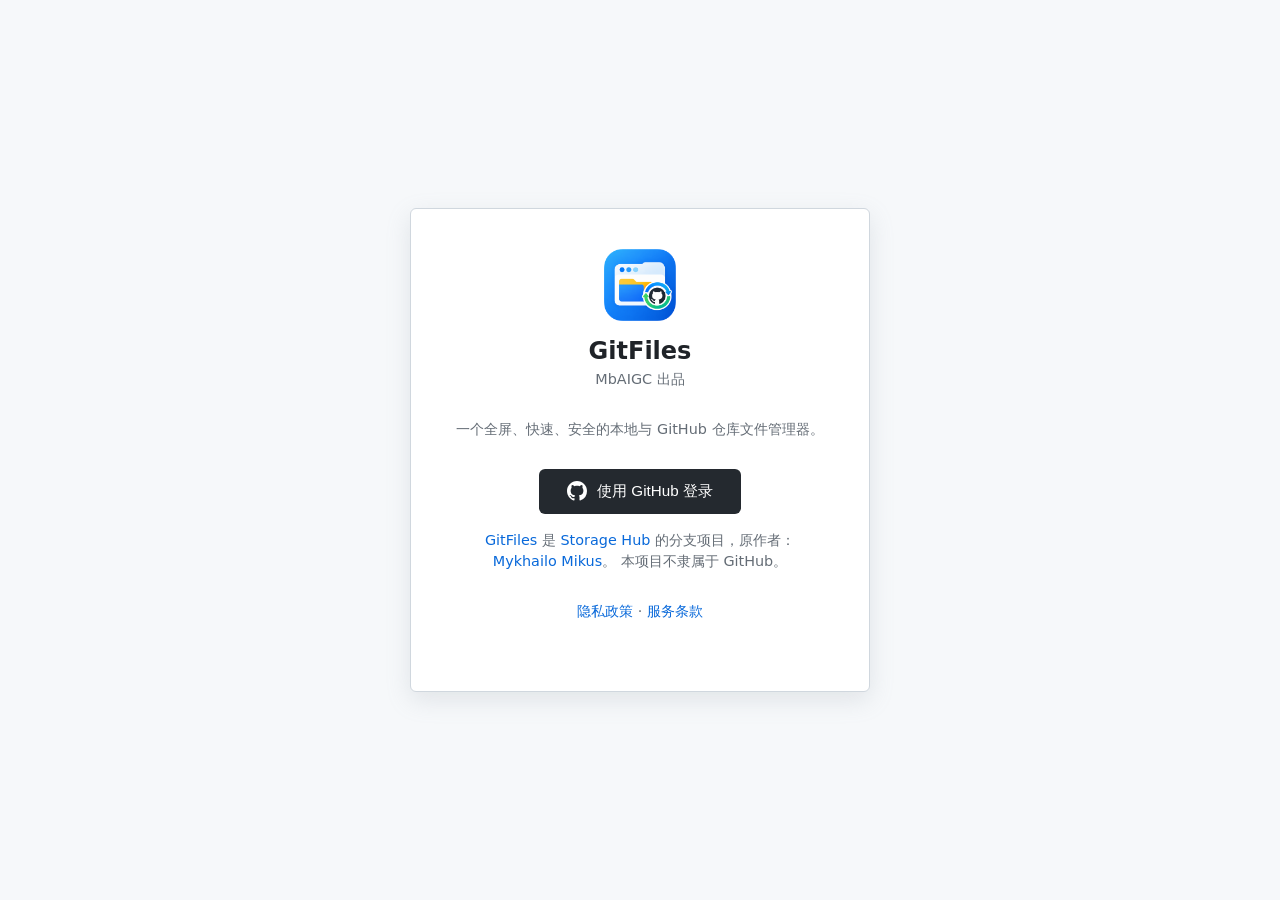
==== index.html @ 170b4fd2 "修复: 账户菜单遮挡、真实头像与移动端紧凑化 修复账户菜单被遮挡（上一轮引入的回归） - 根因：.ribbon 设有 overflow: hidden，而菜单面板是挂在它内部的绝对定位弹出层，   展" ====
<!DOCTYPE html>
<html lang="zh-CN">
<head>
  <meta charset="UTF-8">
  <meta name="viewport" content="width=device-width, initial-scale=1.0, viewport-fit=cover">
  <meta name="theme-color" content="#1a7ff5">
  <meta name="mobile-web-app-capable" content="yes">
  <meta name="apple-mobile-web-app-capable" content="yes">
  <meta name="apple-mobile-web-app-status-bar-style" content="default">
  <meta name="apple-mobile-web-app-title" content="GitFiles">
  <script>
    (function () {
      const APP_ROOT_KEY = 'storage_hub_app_root';
      const DEPLOY_BASE = /(^|\.)github\.io$/i.test(location.hostname) ? '/GitFiles' : '';

      function looksLikeDriveRouteSegment(segment) {
        return segment.includes('@') || (segment.includes('.') && !segment.includes(' '));
      }

      function isPlausibleStoredRoot(stored, pathname) {
        if (!stored) return true;
        if (stored === DEPLOY_BASE) {
          return pathname === DEPLOY_BASE || pathname.startsWith(`${DEPLOY_BASE}/`)
            || /\.github\.io$/i.test(location.hostname);
        }
        const parts = pathname.replace(/\/$/, '').split('/').filter(Boolean);
        if (parts.length >= 2 && `/${parts[0]}` === stored && !looksLikeDriveRouteSegment(parts[1])) {
          return false;
        }
        const bare = pathname.replace(/\/+$/, '') || '/';
        if (bare === '/' || bare === stored) return true;
        return pathname === stored || pathname.startsWith(`${stored}/`);
      }

      function detectRoot(pathname) {
        if (DEPLOY_BASE && (pathname === DEPLOY_BASE || pathname.startsWith(`${DEPLOY_BASE}/`))) {
          return DEPLOY_BASE;
        }
        if (pathname.endsWith('/index.html')) {
          return pathname.slice(0, -'/index.html'.length).replace(/\/$/, '');
        }
        try {
          const stored = sessionStorage.getItem(APP_ROOT_KEY);
          if (stored !== null && isPlausibleStoredRoot(stored, pathname)) {
            return stored;
          }
        } catch (_) {}
        const parts = pathname.replace(/\/$/, '').split('/').filter(Boolean);
        if (!parts.length) return '';
        if (looksLikeDriveRouteSegment(parts[0])) return '';
        if (parts.length >= 2 && looksLikeDriveRouteSegment(parts[1])) {
          return `/${parts[0]}`;
        }
        return '';
      }

      const root = detectRoot(location.pathname);
      const barePath = location.pathname.replace(/\/+$/, '') || '/';
      // 根路径由静态托管直接返回 index.html；跳 /index.html 会与 Workers Static
      // Assets 的 auto-trailing-slash 307 规范化（/index.html → /）形成死循环（白屏）。
      // 仅在带部署前缀（GitHub Pages 项目站 /GitFiles）时规范化入口 URL。
      if (root && barePath === root && !location.pathname.endsWith('/index.html')) {
        location.replace(`${root}/index.html${location.search}${location.hash}`);
        return;
      }
      const href = root ? `${root}/` : '/';
      if (!document.querySelector('base[data-storage-hub-root]')) {
        const base = document.createElement('base');
        base.href = href;
        base.setAttribute('data-storage-hub-root', '1');
        document.head.appendChild(base);
      }
    })();
  </script>
  <script src="js/site-config.js"></script>
  <!-- 覆盖文件须在 config.js 之前加载：config.js 执行时读取 window.CONFIG_OVERRIDES 完成合并 -->
  <script src="js/config.local.js"></script>
  <script src="js/config.runtime.js"></script>
  <script src="js/config.js"></script>
  <script src="js/base-path.js"></script>
  <script src="js/app-version.js"></script>
  <script>
    window.gitFilesInstallPrompt = null;
    window.addEventListener('beforeinstallprompt', (event) => {
      event.preventDefault();
      window.gitFilesInstallPrompt = event;
      window.dispatchEvent(new CustomEvent('gitfiles:install-ready'));
    });
  </script>
  <script>BasePath.bootstrapHeadAssets();</script>
  <script src="js/github-oauth-deliver.js"></script>
  <script>GithubOAuthDeliver.runIfPopupCallback();</script>
  <title>GitFiles</title>
  <!-- 顺序即层叠顺序：style.css 是历史基础层，ui-v2.css 是设计令牌与 V2 覆盖层，
       必须后加载，否则 V2 规则无法生效。base-path.js 会给两者补 ?v= 版本号。 -->
  <link rel="stylesheet" data-storage-hub-css href="css/style.css">
  <link rel="stylesheet" data-storage-hub-css-v2 href="css/ui-v2.css">
  <link rel="icon" href="assets/favicon-32.png" sizes="32x32" type="image/png">
  <link rel="icon" href="assets/favicon.svg" type="image/svg+xml">
  <link rel="apple-touch-icon" href="assets/logo-180.png">
  <link rel="manifest" href="manifest.webmanifest">
</head>
<body>
  <div id="app-boot" class="app-boot" role="status">正在验证访问权限…</div>
  <!-- 登录界面 -->
  <div id="login-screen" class="login-screen hidden">
    <div class="login-card login-card--github-only">
      <div class="login-logo">
        <img src="assets/logo.svg" width="72" height="72" alt="GitFiles 徽标">
      </div>
      <h1>GitFiles</h1>
      <p class="login-brand">MbAIGC 出品</p>
      <p>一个全屏、快速、安全的本地与 GitHub 仓库文件管理器。</p>
      <button id="btn-sign-in-github" class="btn-github">
        <svg viewBox="0 0 16 16" width="20" height="20" aria-hidden="true">
          <path fill="currentColor" d="M8 0C3.58 0 0 3.58 0 8c0 3.54 2.29 6.53 5.47 7.59.4.07.55-.17.55-.38 0-.19-.01-.82-.01-1.49-2.01.37-2.53-.49-2.69-.94-.09-.23-.48-.94-.82-1.13-.28-.15-.68-.52-.01-.53.63-.01 1.08.58 1.23.82.72 1.21 1.87.87 2.33.66.07-.52.28-.87.51-1.07-1.78-.2-3.64-.89-3.64-3.95 0-.87.31-1.59.82-2.15-.08-.2-.36-1.02.08-2.12 0 0 .67-.21 2.2.82.64-.18 1.32-.27 2-.27s1.36.09 2 .27c1.53-1.04 2.2-.82 2.2-.82.44 1.1.16 1.92.08 2.12.51.56.82 1.27.82 2.15 0 3.07-1.87 3.75-3.65 3.95.29.25.54.73.54 1.48 0 1.07-.01 1.93-.01 2.2 0 .21.15.46.55.38A8.01 8.01 0 0 0 16 8c0-4.42-3.58-8-8-8z"/>
        </svg>
        <span class="btn-label">使用 GitHub 登录</span>
      </button>
      <p id="login-error" class="login-error hidden"></p>
      <p class="login-about">
        <a href="https://github.com/MbAIGC/GitFiles">GitFiles</a> 是
        <a href="https://github.com/fi3ik-mme/storage-hub">Storage Hub</a> 的分支项目，原作者：
        <a href="https://github.com/fi3ik-mme">Mykhailo Mikus</a>。
        本项目不隶属于 GitHub。
      </p>
      <p class="login-footer">
        <a href="privacy.html">隐私政策</a>
        ·
        <a href="terms.html">服务条款</a>
      </p>
    </div>
  </div>

  <!-- 文件管理器 -->
  <div id="explorer" class="explorer hidden" data-pwa="enabled">
    <div class="window">
      <!-- 统一工作区工具栏 -->
      <div class="ribbon">
        <button id="btn-sidebar-toggle" class="tool-btn toolbar-menu-toggle" type="button" title="切换导航栏" aria-label="切换导航栏">
          <svg viewBox="0 0 24 24" width="16" height="16"><path fill="currentColor" d="M3 18h18v-2H3v2zm0-5h18v-2H3v2zm0-7v2h18V6H3z"/></svg>
        </button>
        <button id="app-brand" class="app-brand" type="button" title="返回工作区首页">GitFiles</button>
        <div class="app-header-actions">
          <button id="btn-header-add" class="header-action header-action--primary" type="button" title="添加存储" aria-label="添加存储"><span aria-hidden="true">＋</span></button>
          <span id="header-repo-state" class="header-repo-state">未连接仓库</span>
          <div class="user-menu">
            <button id="btn-user-menu" class="header-action user-menu-trigger" type="button" aria-haspopup="menu" aria-expanded="false" title="账户" aria-label="账户菜单">
              <span id="user-menu-avatar" class="user-menu-avatar" aria-hidden="true">G</span>
            </button>
            <div id="user-menu-panel" class="user-menu-panel hidden" role="menu" aria-label="账户">
              <div class="user-menu-head">
                <strong id="user-menu-login">未登录</strong>
                <small id="user-menu-state">GitHub 会话：检查中</small>
              </div>
              <button type="button" class="user-menu-item" role="menuitem" id="btn-user-sign-out">
                <span class="user-menu-item-icon" aria-hidden="true">⎋</span> 退出 GitHub 登录
              </button>
            </div>
          </div>
        </div>
        <div class="nav-buttons">
          <button id="btn-refresh" class="tool-btn" title="刷新">
            <svg viewBox="0 0 24 24" width="16" height="16"><path fill="currentColor" d="M17.65 6.35A7.958 7.958 0 0 0 12 4c-4.42 0-7.99 3.58-7.99 8s3.57 8 7.99 8c3.73 0 6.84-2.55 7.73-6h-2.08A5.99 5.99 0 0 1 12 18c-3.31 0-6-2.69-6-6s2.69-6 6-6c1.66 0 3.14.69 4.22 1.78L13 11h7V4l-2.35 2.35z"/></svg>
          </button>
        </div>
        <div class="address-bar">
          <div id="breadcrumbs" class="breadcrumbs"></div>
        </div>
        <div class="file-tools" role="toolbar" aria-label="文件视图工具">
          <button id="btn-search-toggle" class="tool-btn search-toggle" type="button" title="搜索当前目录" aria-label="搜索当前目录" aria-expanded="false">
            <svg viewBox="0 0 16 16" width="16" height="16" aria-hidden="true"><path fill="currentColor" d="M10.68 11.74a6 6 0 0 1-7.922-8.982 6 6 0 0 1 8.982 7.922l3.04 3.04a.749.749 0 0 1-.326 1.275.749.749 0 0 1-.734-.215ZM11.5 7a4.5 4.5 0 1 0-9 0 4.5 4.5 0 0 0 9 0Z"/></svg>
          </button>
          <label class="search-box" title="搜索当前目录">
            <span class="search-box-icon" aria-hidden="true">⌕</span>
            <input id="file-search" type="search" placeholder="搜索当前目录" autocomplete="off">
            <button id="btn-search-close" class="search-box-close" type="button" aria-label="关闭搜索">✕</button>
          </label>
          <select id="file-sort" class="sort-select" aria-label="排序方式">
            <option value="name">名称</option>
            <option value="modified">修改时间</option>
            <option value="size">大小</option>
            <option value="type">类型</option>
          </select>
          <button id="btn-sort-direction" class="tool-btn" type="button" title="切换排序方向" aria-label="切换排序方向">↑</button>
        </div>
        <div class="view-toggle">
          <button id="btn-view-grid" class="tool-btn active" title="大图标">
            <svg viewBox="0 0 24 24" width="16" height="16"><path fill="currentColor" d="M4 4h4v4H4V4zm6 0h4v4h-4V4zm6 0h4v4h-4V4zM4 10h4v4H4v-4zm6 0h4v4h-4v-4zm6 0h4v4h-4v-4zM4 16h4v4H4v-4zm6 0h4v4h-4v-4zm6 0h4v4h-4v-4z"/></svg>
          </button>
          <button id="btn-view-list" class="tool-btn" title="详细信息">
            <svg viewBox="0 0 24 24" width="16" height="16"><path fill="currentColor" d="M3 13h2v-2H3v2zm0 4h2v-2H3v2zm0-8h2V7H3v2zm4 4h14v-2H7v2zm0 4h14v-2H7v2zM7 7v2h14V7H7z"/></svg>
          </button>
        </div>
      </div>

      <!-- 主内容 -->
      <div class="main-area">
        <div id="sidebar-overlay" class="sidebar-overlay hidden" aria-hidden="true"></div>
        <aside class="sidebar">
          <nav class="sidebar-nav" aria-label="应用导航">
            <button class="sidebar-nav-item active" type="button" data-nav="home">
              <span class="sidebar-nav-icon" aria-hidden="true"><svg viewBox="0 0 16 16" width="16" height="16"><path fill="currentColor" d="M6.906.664a1.749 1.749 0 0 1 2.187 0l5.25 4.2c.415.332.657.835.657 1.367v7.019A1.75 1.75 0 0 1 13.25 15h-3.5a.75.75 0 0 1-.75-.75V9H7v5.25a.75.75 0 0 1-.75.75h-3.5A1.75 1.75 0 0 1 1 13.25V6.23c0-.531.242-1.034.657-1.366Z"/></svg></span>
              概览
            </button>
            <div class="sidebar-nav-heading">存储</div>
          </nav>
          <div class="sidebar-section sidebar-tree-section">
            <ul id="sidebar-tree-users" class="sidebar-tree tree-children"></ul>
            <button id="btn-install-pwa" class="sidebar-install-btn hidden" type="button">
              <span class="sidebar-icon">⇩</span> 点击安装 GitFiles -PWA
            </button>
            <p id="pwa-install-hint" class="sidebar-install-hint">Edge 可从菜单“应用”中安装。</p>
          </div>
        </aside>

        <main class="content">
          <section id="repository-header" class="repository-header hidden" aria-label="当前仓库">
            <div class="repository-heading">
              <span class="repository-mark" aria-hidden="true">◫</span>
              <div>
                <div id="repository-name" class="repository-name">GitHub Repository</div>
                <div id="repository-meta" class="repository-meta"></div>
              </div>
            </div>
            <div class="repository-tabs" role="tablist" aria-label="仓库视图">
              <button type="button" class="repository-tab active" data-repository-view="files" role="tab" aria-selected="true">文件</button>
              <button type="button" class="repository-tab" data-repository-view="readme" role="tab" aria-selected="false">README</button>
              <button type="button" class="repository-tab" data-repository-view="history" role="tab" aria-selected="false">历史</button>
            </div>
          </section>
          <section id="repository-readme" class="repository-readme hidden" aria-label="仓库 README">
            <div id="repository-readme-body" class="markdown-body"></div>
          </section>
          <section id="repository-history" class="repository-history hidden" aria-label="仓库提交历史">
            <div class="history-heading"><h2>提交历史</h2></div>
            <div id="repository-history-list" class="repository-history-list"></div>
            <div id="repository-history-empty" class="overview-empty hidden">该分支尚没有提交记录。</div>
          </section>
          <section id="overview-panel" class="overview-panel hidden" aria-label="工作区概览">
            <div class="overview-heading">
              <div class="overview-heading-copy">
                <p class="eyebrow">工作区</p>
                <h1 id="overview-title">概览</h1>
                <p id="overview-summary" class="overview-summary"></p>
              </div>
              <button id="btn-overview-add" class="btn btn-primary" type="button">添加存储</button>
            </div>

            <section id="overview-recent" class="overview-section hidden" aria-label="最近访问">
              <div class="overview-section-heading"><h2>最近访问</h2></div>
              <div id="overview-recent-list" class="overview-storage-list"></div>
            </section>

            <div class="overview-section-heading overview-section-heading--main">
              <h2>已挂载存储</h2>
              <p class="overview-metrics">
                <span><strong id="overview-repo-count">0</strong> 个仓库</span>
                <span><strong id="overview-local-count">0</strong> 个本地存储</span>
                <span><strong id="overview-total-count">0</strong> 个已挂载</span>
              </p>
            </div>
            <div id="overview-storage-list" class="overview-storage-list"></div>
            <div id="overview-empty" class="overview-empty hidden"></div>
          </section>
          <div id="loading" class="loading hidden">
            <div class="spinner"></div>
            <span>正在加载…</span>
          </div>
          <div id="error" class="error-banner hidden"></div>
          <div id="file-grid" class="file-grid"></div>
          <div id="file-list" class="file-list hidden">
            <div class="list-header">
              <span class="col-name">名称</span>
              <span class="col-modified">修改日期</span>
              <span class="col-size">大小</span>
              <span class="col-type">类型</span>
            </div>
            <div id="file-list-body" class="list-body"></div>
          </div>
          <div id="empty-state" class="empty-state hidden">
            <span id="empty-state-icon" class="empty-icon" aria-hidden="true"></span>
            <p id="empty-state-title">此文件夹为空</p>
            <p id="empty-state-hint" class="empty-hint"></p>
            <div id="empty-state-actions" class="empty-state-actions"></div>
          </div>
        </main>
      </div>

      <!-- 状态栏 -->
      <div id="app-status" class="app-status" role="status" aria-live="polite"></div>
      <div id="selection-bar" class="selection-bar hidden" role="toolbar" aria-label="已选项目操作">
        <strong id="selection-count">已选择 0 项</strong>
        <button type="button" data-selection-action="copy">复制</button>
        <button type="button" data-selection-action="cut">移动</button>
        <button type="button" data-selection-action="delete">删除</button>
        <button type="button" data-selection-action="clear" aria-label="清除选择">取消</button>
      </div>
      <div class="status-bar">
        <span id="status-count">0 个项目</span>
        <span id="worker-session-state" class="worker-session-state" role="status">GitHub 会话：检查中</span>
        <button id="btn-conflict-center" class="title-btn title-btn--conflicts hidden" type="button" aria-label="打开冲突中心" title="打开冲突中心">冲突</button>
        <button class="title-btn close hidden" id="btn-sign-out" aria-label="退出登录" title="退出登录">退出 GitHub</button>
        <span id="status-selected"></span>
      </div>
    </div>
  </div>

  <div id="context-menu-backdrop" class="context-menu-backdrop hidden" aria-hidden="true"></div>
  <div id="context-menu" class="context-menu hidden" role="menu"></div>

  <div id="props-dialog" class="props-dialog hidden">
    <div class="props-card">
      <div class="props-header">
        <span class="props-title"></span>
        <button type="button" class="props-close" aria-label="关闭">✕</button>
      </div>
      <div class="props-body"></div>
    </div>
  </div>

  <script src="js/storage-migrate.js"></script>
  <script src="js/auth.js"></script>
  <script src="js/drive.js"></script>
  <script src="js/localdisk.js"></script>
  <script src="js/github-api.js"></script>
  <script src="js/github-paths.js"></script>
  <script src="js/githubdisk.js"></script>
  <script src="js/localuser.js"></script>
  <script src="js/dialog.js"></script>
  <script src="js/router.js"></script>
  <script src="js/notepad.js"></script>
  <script src="js/operation-progress.js"></script>
  <script src="js/contextmenu.js"></script>
  <script src="js/markdown-lite.js"></script>
  <script src="js/app.js"></script>
  <script src="js/register-sw.js"></script>
</body>
</html>
---- css/style.css ----
*,
*::before,
*::after {
  box-sizing: border-box;
  margin: 0;
  padding: 0;
}

:root {
  --win-blue: #0078d4;
  --win-blue-dark: #005a9e;
  --win-bg: #f3f3f3;
  --win-border: #d1d1d1;
  --win-hover: #e5f3ff;
  --win-selected: #cce8ff;
  --win-text: #1a1a1a;
  --win-text-muted: #616161;
  --title-bar-bg: #f9f9f9;
  --sidebar-bg: #f9f9f9;
  --shadow: 0 8px 32px rgba(0, 0, 0, 0.18);
  --radius: 8px;
  --font: 'Segoe UI', system-ui, -apple-system, sans-serif;
}

body {
  font-family: var(--font);
  background: #eef2f6;
  min-height: 100vh;
  display: flex;
  align-items: center;
  justify-content: center;
  color: var(--win-text);
}

.hidden {
  display: none !important;
}

/* ── Login screen ── */

.app-boot {
  position: fixed;
  inset: 0;
  z-index: 2000;
  display: grid;
  place-items: center;
  background: #f6f8fa;
  color: #57606a;
  font: 14px system-ui, sans-serif;
}

.app-boot.hidden { display: none !important; }

.login-screen {
  display: flex;
  align-items: center;
  justify-content: center;
  min-height: 100vh;
  width: 100%;
}

.login-card {
  background: #fff;
  border-radius: 12px;
  padding: 48px 40px;
  text-align: center;
  box-shadow: var(--shadow);
  max-width: 420px;
  width: 90%;
}

.login-logo {
  margin-bottom: 16px;
}

.login-logo img {
  display: block;
  margin: 0 auto;
}

.window-logo {
  width: 18px;
  height: 18px;
  flex-shrink: 0;
  border-radius: 3px;
}

.login-card h1 {
  font-size: 1.5rem;
  font-weight: 600;
  margin-bottom: 4px;
}

.login-brand {
  font-size: 0.9rem;
  color: var(--win-text-muted);
  margin-bottom: 12px;
}

.login-about {
  margin-top: 16px;
  font-size: 0.75rem;
  color: var(--win-text-muted);
  line-height: 1.5;
}

.login-about a {
  color: var(--win-blue);
  text-decoration: none;
}

.login-about a:hover {
  text-decoration: underline;
}

.login-card p {
  color: var(--win-text-muted);
  font-size: 0.9rem;
  margin-bottom: 28px;
  line-height: 1.5;
}

.btn-primary {
  display: inline-flex;
  align-items: center;
  gap: 10px;
  background: var(--win-blue);
  color: #fff;
  border: none;
  border-radius: 6px;
  padding: 12px 28px;
  font-size: 0.95rem;
  font-weight: 500;
  cursor: pointer;
  transition: background 0.15s;
}

.btn-primary:hover {
  background: var(--win-blue-dark);
}

.btn-github {
  display: inline-flex;
  align-items: center;
  gap: 10px;
  background: #24292f;
  color: #fff;
  border: none;
  border-radius: 6px;
  padding: 12px 28px;
  font-size: 0.95rem;
  font-weight: 500;
  cursor: pointer;
  transition: background 0.15s;
}

.btn-github:hover {
  background: #1c2128;
}

.btn-primary:disabled,
.btn-github:disabled {
  opacity: 0.6;
  cursor: default;
}

.btn-github:disabled:hover {
  background: #24292f;
}

.btn-primary[aria-busy="true"],
.btn-github[aria-busy="true"] {
  position: relative;
}

.btn-primary[aria-busy="true"]::after,
.btn-github[aria-busy="true"]::after {
  content: '';
  width: 14px;
  height: 14px;
  margin-left: 2px;
  border: 2px solid currentColor;
  border-right-color: transparent;
  border-radius: 50%;
  animation: login-spin .7s linear infinite;
}

@keyframes login-spin {
  to { transform: rotate(360deg); }
}

.btn-primary:disabled:hover {
  background: var(--win-blue);
}

.login-error {
  margin-top: 16px;
  padding: 10px 12px;
  background: #fde7e9;
  color: #a80000;
  border-radius: 6px;
  font-size: 0.82rem;
  line-height: 1.4;
  text-align: left;
}

.login-hint {
  margin-top: 20px !important;
  font-size: 0.78rem !important;
}

.login-verify-notice {
  margin-top: 16px;
  padding: 12px 14px;
  background: #f5f9ff;
  border: 1px solid #cce4f7;
  border-radius: 8px;
  text-align: left;
  font-size: 0.78rem;
  line-height: 1.45;
  color: var(--win-text-muted);
}

.login-verify-notice summary {
  cursor: pointer;
  font-weight: 600;
  color: var(--win-blue-dark);
  list-style: none;
}

.login-verify-notice summary::-webkit-details-marker {
  display: none;
}

.login-verify-notice summary::before {
  content: '▸ ';
}

.login-verify-notice[open] summary::before {
  content: '▾ ';
}

.login-verify-notice ol {
  margin: 10px 0 0 18px;
  padding: 0;
}

.login-verify-notice li + li {
  margin-top: 6px;
}

/* ── Explorer window ── */

.explorer {
  width: 100%;
  height: 100vh;
  display: flex;
  align-items: center;
  justify-content: center;
  padding: 24px;
}

.window {
  background: #fff;
  border-radius: var(--radius);
  box-shadow: var(--shadow);
  width: 100%;
  max-width: 1100px;
  height: calc(100vh - 48px);
  display: flex;
  flex-direction: column;
  overflow: hidden;
  border: 1px solid var(--win-border);
}

/* Title bar */
.title-bar {
  display: flex;
  align-items: center;
  justify-content: space-between;
  background: var(--title-bar-bg);
  border-bottom: 1px solid var(--win-border);
  padding: 0 8px 0 12px;
  height: 36px;
  flex-shrink: 0;
  user-select: none;
}

.title-bar-left {
  display: flex;
  align-items: center;
  gap: 8px;
  font-size: 0.82rem;
}

.window-icon {
  font-size: 0.9rem;
}

.title-bar-controls {
  display: flex;
  gap: 2px;
}

.title-btn {
  width: 36px;
  height: 28px;
  border: none;
  background: transparent;
  font-size: 0.75rem;
  cursor: pointer;
  border-radius: 4px;
  color: var(--win-text);
}

.title-btn:hover {
  background: #e0e0e0;
}

.title-btn.close:hover {
  background: #e81123;
  color: #fff;
}

/* Ribbon */
.ribbon {
  display: flex;
  align-items: center;
  gap: 8px;
  padding: 6px 10px;
  border-bottom: 1px solid var(--win-border);
  background: #fff;
  flex-shrink: 0;
}

.nav-buttons,
.view-toggle {
  display: flex;
  gap: 2px;
}

.tool-btn {
  width: 32px;
  height: 32px;
  border: 1px solid transparent;
  background: transparent;
  border-radius: 4px;
  cursor: pointer;
  display: flex;
  align-items: center;
  justify-content: center;
  color: var(--win-text);
}

.tool-btn:hover:not(:disabled) {
  background: var(--win-hover);
  border-color: var(--win-border);
}

.tool-btn.active {
  background: var(--win-selected);
  border-color: #99d1ff;
}

.tool-btn:disabled {
  opacity: 0.35;
  cursor: default;
}

.address-bar {
  flex: 1;
  display: flex;
  align-items: center;
  gap: 6px;
  background: #fff;
  border: 1px solid var(--win-border);
  border-radius: 4px;
  padding: 4px 6px 4px 10px;
  min-height: 30px;
  overflow: hidden;
}

.address-copy-btn {
  flex-shrink: 0;
  width: 28px;
  height: 24px;
  border: none;
  background: transparent;
  border-radius: 4px;
  cursor: pointer;
  font-size: 0.85rem;
  opacity: 0.7;
}

.address-copy-btn:hover {
  background: var(--win-hover);
  opacity: 1;
}

.breadcrumbs {
  display: flex;
  align-items: center;
  gap: 2px;
  flex: 1;
  overflow: hidden;
  white-space: nowrap;
  font-size: 0.82rem;
}

.breadcrumb-item {
  color: var(--win-blue);
  cursor: pointer;
  padding: 2px 4px;
  border-radius: 3px;
}

.breadcrumb-item:hover {
  background: var(--win-hover);
  text-decoration: underline;
}

.breadcrumb-sep {
  color: var(--win-text-muted);
  font-size: 0.7rem;
  user-select: none;
}

.breadcrumb-current {
  color: var(--win-text);
  font-weight: 500;
  padding: 2px 4px;
}

/* Main area */
.main-area {
  display: flex;
  flex: 1;
  overflow: hidden;
}

/* Sidebar */
.sidebar {
  width: 260px;
  background: var(--sidebar-bg);
  border-right: 1px solid var(--win-border);
  display: flex;
  flex-direction: column;
  flex-shrink: 0;
  overflow: hidden;
}

.sidebar-section {
  padding: 12px 0;
  flex: 1;
}

.sidebar-tree-section {
  overflow-y: auto;
  min-height: 0;
  padding: 8px 0;
}

.sidebar-tree {
  list-style: none;
}

.tree-children {
  list-style: none;
}

.tree-level-1 {
  margin: 2px 0 4px 12px;
  padding-left: 8px;
  border-left: 1px solid var(--win-border);
}

.tree-level-2 {
  margin: 0 0 4px 10px;
  padding-left: 6px;
  border-left: 1px solid #ebebeb;
}

.tree-user-node,
.tree-section-node,
.tree-folder-node {
  margin-bottom: 2px;
}

.tree-user-node.collapsed > .tree-level-2,
.tree-section-node.collapsed > .tree-level-3,
.tree-folder-node.collapsed > .tree-children {
  display: none;
}

.tree-row {
  display: flex;
  align-items: stretch;
  min-width: 0;
  border-radius: 4px;
  margin: 0 6px;
}

.tree-row:hover > .tree-toggle {
  color: var(--win-text);
}

.tree-row:hover > .sidebar-item:not(.active) {
  background: var(--win-hover);
}

.tree-row:focus-within {
  outline: 1px solid #c2e0f7;
  outline-offset: -1px;
}

.tree-row > .sidebar-item {
  flex: 1;
  min-width: 0;
  padding: 6px 10px 6px 4px !important;
  border-left-width: 3px;
}

.tree-toggle {
  width: 26px;
  min-height: 30px;
  flex-shrink: 0;
  border: none;
  background: transparent;
  color: var(--win-text-muted);
  cursor: pointer;
  padding: 0;
  display: flex;
  align-items: center;
  justify-content: center;
  border-radius: 4px;
  transition: background 0.12s ease, color 0.12s ease;
}

.tree-toggle:hover {
  background: rgba(0, 0, 0, 0.06);
  color: var(--win-text);
}

.tree-toggle:focus-visible {
  outline: 2px solid var(--win-blue);
  outline-offset: -2px;
}

.tree-chevron {
  width: 7px;
  height: 7px;
  border-right: 1.5px solid currentColor;
  border-bottom: 1.5px solid currentColor;
  transform: rotate(45deg);
  transition: transform 0.15s ease;
  margin-top: -2px;
}

.tree-toggle[aria-expanded="false"] .tree-chevron {
  transform: rotate(-45deg);
  margin-top: 0;
  margin-left: 2px;
}

.tree-toggle-spacer {
  width: 26px;
  flex-shrink: 0;
}

.tree-level-3,
.tree-level-folder {
  margin: 0 0 2px 10px;
  padding-left: 6px;
  border-left: 1px solid #ebebeb;
}

.tree-folder-item {
  padding-left: 8px !important;
  font-size: 0.78rem !important;
  gap: 6px !important;
}

/* 左侧树以紧凑文字导航为主，避免与右侧文件图标重复。 */
.tree-folder-item .sidebar-icon,
.tree-file-item .sidebar-icon {
  display: none;
}

.tree-folder-label,
.tree-file-label {
  overflow: hidden;
  text-overflow: ellipsis;
  white-space: nowrap;
}

.tree-file-item {
  padding-left: 4px !important;
  font-size: 0.76rem !important;
  gap: 6px !important;
  opacity: 0.9;
}

.tree-more-item {
  padding-left: 4px !important;
  font-size: 0.85rem !important;
  color: var(--win-blue) !important;
  font-weight: 600;
  letter-spacing: 0.1em;
}

.tree-more-item:hover {
  text-decoration: underline;
}

.tree-user-btn {
  align-items: flex-start !important;
}

.tree-user-info {
  display: flex;
  flex-direction: column;
  min-width: 0;
  flex: 1;
  gap: 2px;
}

.tree-repo-meta {
  display: block;
  color: var(--win-text-muted);
  font-size: 0.68rem;
  line-height: 1.25;
  overflow: hidden;
  text-overflow: ellipsis;
  white-space: nowrap;
}

.tree-user-quota {
  font-size: 0.68rem;
  color: var(--win-text-muted);
  line-height: 1.2;
  overflow: hidden;
  text-overflow: ellipsis;
  white-space: nowrap;
}

.tree-user-quota-reauth {
  color: var(--win-blue);
  cursor: pointer;
  text-decoration: underline;
}

.tree-child-item {
  font-size: 0.8rem !important;
  gap: 8px !important;
}

.tree-add-btn {
  margin-left: 32px;
  width: calc(100% - 44px);
}

.sidebar-item {
  display: flex;
  align-items: center;
  gap: 10px;
  width: 100%;
  padding: 8px 16px;
  border: none;
  background: transparent;
  font-size: 0.85rem;
  cursor: pointer;
  text-align: left;
  color: var(--win-text);
  border-left: 3px solid transparent;
}

.sidebar-item:hover {
  background: var(--win-hover);
}

.sidebar-item.active {
  background: var(--win-selected);
  border-left-color: var(--win-blue);
  font-weight: 500;
}

.sidebar-icon {
  font-size: 1rem;
}

.sidebar-add-btn {
  display: flex;
  align-items: center;
  gap: 10px;
  width: calc(100% - 24px);
  margin: 4px 12px 8px;
  padding: 8px 12px;
  border: 1px dashed var(--win-border);
  border-radius: 4px;
  background: transparent;
  font-size: 0.82rem;
  color: var(--win-blue);
  cursor: pointer;
  text-align: left;
}

.sidebar-add-btn:hover {
  background: var(--win-hover);
  border-color: var(--win-blue);
}

.user-drive-item {
  gap: 8px;
}

.sidebar-user-avatar {
  width: 22px;
  height: 22px;
  border-radius: 50%;
  flex-shrink: 0;
}

.local-drive-icon,
.local-storage-icon-wrap {
  width: 22px;
  height: 22px;
  display: inline-flex;
  align-items: center;
  justify-content: center;
  flex-shrink: 0;
}

.local-storage-icon {
  flex-shrink: 0;
  color: var(--win-blue);
}

.file-icon .local-storage-icon {
  width: 40px;
  height: 40px;
}

.file-icon-wrap--small .local-storage-icon {
  width: 20px;
  height: 20px;
}

.file-icon-wrap--tiny .local-storage-icon {
  width: 18px;
  height: 18px;
}

.sidebar-user-label {
  overflow: hidden;
  text-overflow: ellipsis;
  white-space: nowrap;
}

.user-drive-avatar {
  width: 48px;
  height: 48px;
  border-radius: 50%;
  object-fit: cover;
}

.list-icon .user-drive-avatar {
  width: 20px;
  height: 20px;
}

/* Content */
.content {
  flex: 1;
  overflow: auto;
  position: relative;
  background: #fff;
}

.loading {
  position: absolute;
  inset: 0;
  display: flex;
  flex-direction: column;
  align-items: center;
  justify-content: center;
  gap: 12px;
  background: rgba(255, 255, 255, 0.85);
  z-index: 10;
  font-size: 0.9rem;
  color: var(--win-text-muted);
}

.spinner {
  width: 32px;
  height: 32px;
  border: 3px solid var(--win-border);
  border-top-color: var(--win-blue);
  border-radius: 50%;
  animation: spin 0.7s linear infinite;
}

@keyframes spin {
  to { transform: rotate(360deg); }
}

.error-banner {
  background: #fde7e9;
  color: #a80000;
  padding: 10px 16px;
  font-size: 0.85rem;
  border-bottom: 1px solid #f1aeb5;
}

/* Grid view */
.file-grid {
  display: grid;
  grid-template-columns: repeat(auto-fill, minmax(100px, 1fr));
  gap: 4px;
  padding: 12px;
}

.file-item {
  display: flex;
  flex-direction: column;
  align-items: center;
  padding: 10px 6px;
  border-radius: 4px;
  cursor: pointer;
  user-select: none;
  text-align: center;
  border: 1px solid transparent;
  position: relative;
  -webkit-touch-callout: none;
}

.file-item:hover {
  background: var(--win-hover);
  border-color: #c2e0f7;
}

.file-item.selected {
  background: var(--win-selected);
  border-color: #99d1ff;
}

.file-item--pending {
  opacity: 0.82;
}

.file-item--pending-syncing,
.file-item--pending-saving,
.file-item--pending-moving,
.file-item--pending-kind-delete.file-item--pending-syncing {
  border-color: #f5d66b;
  background: #fffbe6;
}

.file-item--pending-kind-delete.file-item--pending-syncing {
  border-color: #f4a4a4;
  background: #fff5f5;
}

.file-item--pending-pending {
  border-color: #99c2ff;
  background: #eef5ff;
}

.file-item--pending-kind-delete.file-item--pending-pending {
  border-color: #f4a4a4;
  background: #fff5f5;
}

.file-item--pending-error {
  border-color: #f5a8a8;
  background: #fff1f1;
}

.file-pending-badge {
  display: block;
  margin-top: 4px;
  font-size: 0.68rem;
  line-height: 1.2;
  color: var(--win-text-muted);
}

.file-pending-badge--syncing,
.file-pending-badge--saving,
.file-pending-badge--moving {
  color: #9a6700;
}

.file-item--pending-kind-delete .file-pending-badge--syncing,
.file-item--pending-kind-delete .file-pending-badge--pending {
  color: #b42318;
}

.file-pending-badge--pending {
  color: #175cd3;
}

.file-pending-badge--error {
  color: #b42318;
}

.list-row.file-item--pending-syncing,
.list-row.file-item--pending-saving,
.list-row.file-item--pending-moving {
  background: #fffbe6;
}

.list-row.file-item--pending-kind-delete.file-item--pending-syncing,
.list-row.file-item--pending-kind-delete.file-item--pending-pending {
  background: #fff5f5;
}

.list-row.file-item--pending-pending {
  background: #eef5ff;
}

.list-row.file-item--pending-error {
  background: #fff1f1;
}

.file-item.drag-source,
.list-row.drag-source {
  opacity: 0.55;
}

.file-item.drop-target-active,
.list-row.drop-target-active,
.sidebar-item.drop-target-active {
  background: var(--win-selected);
  outline: 2px dashed var(--win-blue);
  outline-offset: -2px;
}

.file-icon {
  width: 48px;
  height: 48px;
  margin-bottom: 6px;
  display: flex;
  align-items: center;
  justify-content: center;
  position: relative;
}

.file-icon .file-icon-shell {
  width: 100%;
  height: 100%;
}

.file-icon-shell {
  position: relative;
  display: inline-flex;
  align-items: center;
  justify-content: center;
  box-sizing: border-box;
}

.file-icon-shell__content {
  display: inline-flex;
  align-items: center;
  justify-content: center;
}

.file-icon-progress {
  position: absolute;
  left: 2px;
  right: 2px;
  bottom: 0;
  height: 4px;
  border-radius: 999px;
  background: rgba(0, 0, 0, 0.12);
  overflow: hidden;
  pointer-events: none;
}

.file-icon-shell.file-icon-wrap--small .file-icon-progress,
.file-icon-shell.file-icon-wrap--tiny .file-icon-progress {
  height: 3px;
  left: 0;
  right: 0;
}

.file-icon-progress__bar {
  display: block;
  height: 100%;
  width: 0;
  border-radius: inherit;
  background: linear-gradient(90deg, #0078d4, #00a2ed);
  transition: width 0.2s linear;
}

.file-item--pending-syncing .file-icon-progress__bar,
.file-item--pending-saving .file-icon-progress__bar,
.file-item--pending-moving .file-icon-progress__bar {
  background: linear-gradient(90deg, #b78103, #f5d66b);
}

.file-item--pending-pending .file-icon-progress__bar {
  background: linear-gradient(90deg, #175cd3, #84caff);
}

.file-item--pending-kind-delete .file-icon-progress {
  height: 5px;
  background: rgba(180, 35, 24, 0.16);
}

.file-item--pending-kind-delete .file-icon-progress__bar {
  min-width: 14%;
  background: linear-gradient(90deg, #b42318, #f97066);
}

.file-item--pending-kind-delete.file-item--pending-pending .file-icon-progress__bar {
  background: linear-gradient(90deg, #912018, #fda29b);
}

.list-icon .file-icon-shell {
  width: 20px;
  height: 20px;
}

.sidebar-icon .file-icon-shell {
  width: 18px;
  height: 18px;
}

.file-icon-wrap {
  position: relative;
  width: 48px;
  height: 48px;
  display: flex;
  align-items: center;
  justify-content: center;
}

.file-icon-wrap--small {
  width: 20px;
  height: 20px;
}

.file-icon-wrap--tiny {
  width: 18px;
  height: 18px;
}

.file-type-fallback {
  font-size: 2.2rem;
  line-height: 1;
}

.file-icon-wrap--small .file-type-fallback,
.file-icon-wrap--tiny .file-type-fallback {
  font-size: 1rem;
}

.file-icon-wrap img {
  position: absolute;
  inset: 0;
  width: 100%;
  height: 100%;
  object-fit: contain;
  opacity: 0;
  transition: opacity 0.15s ease;
}

.file-icon-wrap img.loaded {
  opacity: 1;
}

.file-name {
  font-size: 0.78rem;
  line-height: 1.3;
  word-break: break-word;
  max-width: 90px;
  display: -webkit-box;
  -webkit-line-clamp: 2;
  -webkit-box-orient: vertical;
  overflow: hidden;
}

.file-quota {
  font-size: 0.65rem;
  color: var(--win-text-muted);
  margin-top: 3px;
  max-width: 90px;
  line-height: 1.2;
  word-break: break-word;
}

/* List view */
.file-list {
  display: flex;
  flex-direction: column;
  height: 100%;
}

.list-header {
  display: grid;
  grid-template-columns: 1fr 140px 90px 120px;
  padding: 6px 16px;
  font-size: 0.78rem;
  font-weight: 600;
  color: var(--win-text-muted);
  border-bottom: 1px solid var(--win-border);
  background: var(--sidebar-bg);
  position: sticky;
  top: 0;
  z-index: 2;
}

.list-body {
  flex: 1;
}

.list-row {
  display: grid;
  grid-template-columns: 1fr 140px 90px 120px auto;
  padding: 4px 16px;
  font-size: 0.82rem;
  cursor: pointer;
  align-items: center;
  border: 1px solid transparent;
  -webkit-touch-callout: none;
}

.list-row:hover {
  background: var(--win-hover);
}

.list-row.selected {
  background: var(--win-selected);
  border-color: #99d1ff;
}

.list-row .col-name {
  display: flex;
  align-items: center;
  gap: 8px;
  overflow: hidden;
}

.list-row .col-name span {
  overflow: hidden;
  text-overflow: ellipsis;
  white-space: nowrap;
}

.list-name-text {
  min-width: 0;
}

.list-icon {
  font-size: 1.1rem;
  flex-shrink: 0;
}

.list-icon .file-icon-wrap,
.list-icon .file-type-fallback {
  display: flex;
  align-items: center;
  justify-content: center;
}

/* Empty state */
.empty-state {
  display: flex;
  flex-direction: column;
  align-items: center;
  justify-content: center;
  height: 100%;
  color: var(--win-text-muted);
  gap: 8px;
}

.empty-icon {
  font-size: 3rem;
  opacity: 0.5;
}

/* Worker session and conflict status */
.worker-session-state {
  align-self: center;
  padding: 2px 7px;
  border: 1px solid var(--win-border);
  border-radius: 3px;
  color: var(--win-text-muted);
  font-size: 0.7rem;
  line-height: 1.3;
  white-space: nowrap;
}

.status-bar .worker-session-state {
  margin-left: auto;
  padding: 1px 7px;
  font-size: 0.7rem;
}

.sidebar-install-btn {
  display: flex;
  align-items: center;
  gap: 10px;
  margin: 4px 12px 8px;
  width: calc(100% - 24px);
  min-height: 35px;
  padding: 8px 12px;
  border: 1px solid #9db7cc;
  border-radius: 5px;
  color: #174a6e;
  background: linear-gradient(180deg, #f4fbff 0%, #dceefa 100%);
  font-weight: 600;
  cursor: pointer;
}
.sidebar-install-btn:hover { border-color: #4e9bc7; background: #e8f5fc; }
.sidebar-install-hint {
  margin: -2px 12px 8px 12px;
  color: var(--win-text-muted);
  font-size: 0.68rem;
  line-height: 1.35;
}

.btn-install {
  width: 100%;
  margin: 12px 0 4px;
  min-height: 40px;
  border: 1px solid #9db7cc;
  border-radius: 6px;
  color: #174a6e;
  background: linear-gradient(180deg, #f4fbff 0%, #dceefa 100%);
  font-weight: 600;
  box-shadow: 0 1px 2px rgba(20, 55, 80, 0.12);
}

.btn-install:hover {
  background: linear-gradient(180deg, #ffffff 0%, #cde8f8 100%);
  border-color: #4e9bc7;
}

.btn-install:active {
  transform: translateY(1px);
}

.worker-session-state[data-state="connected"] {
  color: #1a6b3c;
  border-color: #79b88b;
  background: #edf8f0;
}

.worker-session-state[data-state="expired"],
.worker-session-state[data-state="unavailable"] {
  color: #9d2b1c;
  border-color: #dba096;
  background: #fff2f0;
}

.title-btn--conflicts {
  color: #8a2a14;
  background: #fff1e9;
  border-left: 1px solid #e2a391;
}

/* File tools and persistent operation status */
.file-tools {
  display: flex;
  align-items: center;
  gap: 6px;
  padding: 4px 10px;
  background: #fff;
  border-bottom: 1px solid var(--win-border);
}
.search-box {
  display: flex;
  align-items: center;
  gap: 6px;
  min-width: 180px;
  flex: 1;
  border: 1px solid var(--win-border);
  border-radius: 4px;
  padding: 0 8px;
  color: var(--win-text-muted);
}
.search-box input {
  width: 100%;
  min-height: 32px;
  border: 0;
  outline: 0;
  background: transparent;
  color: var(--win-text);
}
.sort-select {
  min-height: 32px;
  border: 1px solid var(--win-border);
  border-radius: 4px;
  background: #fff;
  padding: 0 6px;
  color: var(--win-text);
}
.app-status {
  min-height: 0;
  padding: 0 12px;
  background: #f6f8fa;
  color: var(--win-text-muted);
  font-size: 0.78rem;
  line-height: 30px;
  border-top: 1px solid var(--win-border);
}
.app-status[data-kind="error"] { color: #9d2b1c; background: #fff2f0; }
.app-status[data-kind="success"] { color: #1a6b3c; background: #edf8f0; }
.selection-bar {
  display: flex;
  align-items: center;
  gap: 8px;
  padding: 6px 12px;
  background: #eaf4ff;
  border-top: 1px solid #b9d9f7;
  color: var(--win-text);
}
.selection-bar button {
  min-height: 32px;
  border: 1px solid #a9c7e2;
  border-radius: 4px;
  background: #fff;
  padding: 0 10px;
  cursor: pointer;
}
.selection-bar button:hover { background: var(--win-hover); }

/* Status bar */
.status-bar {
  display: flex;
  align-items: center;
  gap: 12px;
  padding: 4px 12px;
  font-size: 0.75rem;
  color: var(--win-text-muted);
  border-top: 1px solid var(--win-border);
  background: var(--sidebar-bg);
  flex-shrink: 0;
}

/* Context menu */
.context-menu {
  position: fixed;
  z-index: 1000;
  min-width: 210px;
  background: #fff;
  border: 1px solid var(--win-border);
  border-radius: 6px;
  box-shadow: 0 4px 16px rgba(0, 0, 0, 0.18);
  padding: 4px 0;
  font-size: 0.82rem;
}

.ctx-item {
  display: flex;
  align-items: center;
  gap: 8px;
  width: 100%;
  padding: 7px 14px;
  border: none;
  background: transparent;
  text-align: left;
  cursor: pointer;
  color: var(--win-text);
}

.ctx-item:hover:not(:disabled) {
  background: var(--win-hover);
}

.ctx-item:disabled {
  opacity: 0.4;
  cursor: default;
}

.ctx-icon {
  width: 18px;
  text-align: center;
  flex-shrink: 0;
}

.ctx-label {
  flex: 1;
}

.ctx-shortcut {
  color: var(--win-text-muted);
  font-size: 0.72rem;
}

.ctx-sep {
  height: 1px;
  background: var(--win-border);
  margin: 4px 0;
}

.ctx-header {
  padding: 6px 14px 4px;
  font-size: 0.68rem;
  font-weight: 600;
  letter-spacing: 0.03em;
  text-transform: uppercase;
  color: var(--win-text-muted);
}

.context-menu-backdrop {
  position: fixed;
  inset: 0;
  z-index: 999;
  background: rgba(0, 0, 0, 0.45);
}

.context-menu--sheet {
  left: 0 !important;
  right: 0 !important;
  top: auto !important;
  bottom: 0;
  min-width: 0;
  max-width: none;
  width: 100%;
  border-radius: 16px 16px 0 0;
  padding: 0;
  border: none;
  box-shadow: 0 -8px 32px rgba(0, 0, 0, 0.22);
  animation: ctx-sheet-in 0.22s ease-out;
}

@keyframes ctx-sheet-in {
  from { transform: translateY(100%); }
  to { transform: translateY(0); }
}

.ctx-sheet-header {
  display: flex;
  align-items: center;
  justify-content: space-between;
  gap: 12px;
  padding: 14px 16px 10px;
  border-bottom: 1px solid var(--win-border);
  background: var(--sidebar-bg);
}

.ctx-sheet-title {
  font-weight: 600;
  font-size: 0.95rem;
  overflow: hidden;
  text-overflow: ellipsis;
  white-space: nowrap;
}

.ctx-sheet-close {
  flex-shrink: 0;
  width: 36px;
  height: 36px;
  border: none;
  border-radius: 50%;
  background: #e8e8e8;
  cursor: pointer;
  font-size: 0.9rem;
}

.ctx-sheet-body {
  max-height: min(60dvh, 420px);
  overflow-y: auto;
  padding: 4px 0 calc(8px + env(safe-area-inset-bottom, 0));
  -webkit-overflow-scrolling: touch;
}

body.ctx-open {
  overflow: hidden;
}

.item-more-btn {
  display: none;
  align-items: center;
  justify-content: center;
  flex-shrink: 0;
  width: 40px;
  height: 40px;
  border: none;
  border-radius: 50%;
  background: transparent;
  color: var(--win-text-muted);
  cursor: pointer;
}

.item-more-btn:active,
.item-more-btn:hover {
  background: rgba(0, 0, 0, 0.06);
  color: var(--win-blue);
}

.tree-item-more {
  margin-left: auto;
  width: 36px;
  height: 36px;
}

.empty-hint {
  margin-top: 8px;
  font-size: 0.82rem;
  color: var(--win-text-muted);
  text-align: center;
  max-width: 240px;
}

/* Notepad */
body.notepad-page {
  display: block;
  margin: 0;
  min-height: 100vh;
  min-height: 100dvh;
  background: #f0f0f0;
  overflow: hidden;
  font-family: var(--font);
  color: var(--win-text);
}

.notepad-page .notepad-shell {
  display: flex;
  flex-direction: column;
  min-height: 100vh;
  min-height: 100dvh;
  height: 100vh;
  height: 100dvh;
}

.notepad-page .notepad-window {
  flex: 1;
  display: flex;
  flex-direction: column;
  width: 100%;
  height: 100%;
  max-width: none;
  max-height: none;
  background: #fff;
  border: none;
  border-radius: 0;
  box-shadow: none;
  overflow: hidden;
}

.notepad-page .notepad-titlebar {
  display: flex;
  align-items: center;
  justify-content: space-between;
  height: 36px;
  padding: env(safe-area-inset-top, 0) 4px 0 12px;
  background: var(--title-bar-bg);
  border-bottom: 1px solid var(--win-border);
  flex-shrink: 0;
  user-select: none;
}

.notepad-page .title-bar-left {
  display: flex;
  align-items: center;
  gap: 8px;
  min-width: 0;
  flex: 1;
}

.notepad-page .notepad-app-icon {
  flex-shrink: 0;
  color: var(--win-blue);
}

.notepad-page .title-bar-controls {
  display: flex;
  gap: 2px;
  flex-shrink: 0;
}

.notepad-page .title-btn {
  width: 36px;
  height: 28px;
  border: none;
  background: transparent;
  font-size: 0.75rem;
  cursor: pointer;
  border-radius: 4px;
  color: var(--win-text);
  transition: background 0.12s ease;
}

.notepad-page .title-btn:hover:not(:disabled) {
  background: #e0e0e0;
}

.notepad-page .title-btn.close:hover:not(:disabled) {
  background: #e81123;
  color: #fff;
}

.notepad-page .title-btn:disabled {
  opacity: 0.45;
  cursor: default;
}

.notepad-page .notepad-title {
  font-size: 0.82rem;
  font-weight: 400;
  overflow: hidden;
  text-overflow: ellipsis;
  white-space: nowrap;
}

.notepad-page .notepad-menubar {
  display: flex;
  gap: 2px;
  background: #fff;
  border-bottom: 1px solid #ebebeb;
  padding: 2px 6px;
  font-size: 0.78rem;
  flex-shrink: 0;
}

.notepad-page .notepad-toolbar {
  display: flex;
  align-items: center;
  gap: 4px;
  padding: 6px 10px;
  background: #fafafa;
  border-bottom: 1px solid var(--win-border);
  flex-shrink: 0;
}

.notepad-page .notepad-tool-btn {
  display: inline-flex;
  align-items: center;
  gap: 6px;
  padding: 5px 12px;
  border: 1px solid var(--win-border);
  border-radius: 4px;
  background: #fff;
  font-family: inherit;
  font-size: 0.78rem;
  color: var(--win-text);
  cursor: pointer;
  transition: background 0.12s ease, border-color 0.12s ease;
}

.notepad-page .notepad-tool-btn:hover {
  background: var(--win-hover);
  border-color: #99d1ff;
}

.notepad-page .notepad-tool-btn--primary {
  background: var(--win-blue);
  border-color: var(--win-blue-dark);
  color: #fff;
}

.notepad-page .notepad-tool-btn--primary:hover {
  background: var(--win-blue-dark);
  border-color: var(--win-blue-dark);
}

.notepad-page .notepad-tool-btn:disabled {
  opacity: 0.45;
  cursor: default;
}

.notepad-page .notepad-tool-btn:disabled:hover {
  background: #fff;
  border-color: var(--win-border);
}

.notepad-page .notepad-tool-btn--toggle.active {
  background: var(--win-selected);
  border-color: #99d1ff;
  font-weight: 600;
}

.notepad-page .notepad-toolbar-sep {
  width: 1px;
  height: 20px;
  background: var(--win-border);
  margin: 0 4px;
}

.notepad-page .notepad-find-bar {
  display: flex;
  flex-wrap: wrap;
  align-items: center;
  gap: 8px 12px;
  padding: 8px 12px;
  background: #f9f9f9;
  border-bottom: 1px solid var(--win-border);
  flex-shrink: 0;
}

.notepad-page .notepad-find-bar.hidden {
  display: none !important;
}

.notepad-page .notepad-find-row {
  display: flex;
  flex-wrap: wrap;
  align-items: center;
  gap: 8px 12px;
  flex: 1;
  min-width: 200px;
}

.notepad-page .notepad-find-field {
  display: inline-flex;
  align-items: center;
  gap: 8px;
  min-width: 0;
}

.notepad-page .notepad-find-label {
  font-size: 0.78rem;
  color: var(--win-text-muted);
  flex-shrink: 0;
}

.notepad-page .notepad-find-input {
  width: min(220px, 36vw);
  padding: 5px 8px;
  border: 1px solid var(--win-border);
  border-radius: 4px;
  font-family: inherit;
  font-size: 0.82rem;
  background: #fff;
}

.notepad-page .notepad-find-input:focus {
  outline: none;
  border-color: var(--win-blue);
  box-shadow: 0 0 0 1px var(--win-blue);
}

.notepad-page .notepad-find-actions {
  display: flex;
  align-items: center;
  gap: 4px;
  flex-wrap: wrap;
}

.notepad-page .notepad-find-btn {
  padding: 4px 10px;
  border: 1px solid var(--win-border);
  border-radius: 4px;
  background: #fff;
  font-family: inherit;
  font-size: 0.78rem;
  cursor: pointer;
  color: var(--win-text);
}

.notepad-page .notepad-find-btn:hover {
  background: var(--win-hover);
  border-color: #99d1ff;
}

.notepad-page .notepad-find-btn--close {
  min-width: 28px;
  padding: 4px 6px;
}

.notepad-page .notepad-find-status {
  font-size: 0.75rem;
  color: var(--win-text-muted);
  margin-left: auto;
  min-width: 72px;
  text-align: right;
}

.notepad-page .notepad-find-bar:not(.notepad-find-bar--replace) .notepad-find-field--replace,
.notepad-page .notepad-find-bar:not(.notepad-find-bar--replace) .notepad-find-btn--replace {
  display: none;
}

.notepad-page .notepad-banner {
  padding: 8px 14px;
  font-size: 0.78rem;
  background: #fff4ce;
  border-bottom: 1px solid #f5e6a8;
  color: #7a5c00;
  flex-shrink: 0;
}

.notepad-page .notepad-banner--error {
  background: #fde7e9;
  border-bottom-color: #f1aeb5;
  color: #a80000;
}

.notepad-page .notepad-menu {
  position: relative;
}

.notepad-page .notepad-menu-label {
  display: block;
  padding: 4px 10px;
  border-radius: 3px;
  cursor: default;
  user-select: none;
  transition: background 0.1s ease;
}

.notepad-page .notepad-menu:hover .notepad-menu-label,
.notepad-page .notepad-menu.open .notepad-menu-label {
  background: var(--win-hover);
}

.notepad-page .notepad-menu-dropdown {
  display: none;
  position: absolute;
  top: 100%;
  left: 0;
  min-width: 220px;
  background: #fff;
  border: 1px solid var(--win-border);
  border-radius: 6px;
  box-shadow: 0 6px 20px rgba(0, 0, 0, 0.14);
  padding: 4px 0;
  z-index: 10;
}

.notepad-page .notepad-menu.open .notepad-menu-dropdown {
  display: block;
}

.notepad-page .notepad-menu-dropdown button {
  display: flex;
  align-items: center;
  justify-content: space-between;
  width: 100%;
  padding: 7px 16px;
  border: none;
  background: transparent;
  text-align: left;
  cursor: pointer;
  font-size: 0.8rem;
  color: var(--win-text);
  transition: background 0.1s ease;
}

.notepad-page .notepad-menu-dropdown button:hover,
.notepad-page .notepad-menu-dropdown button:focus-visible {
  background: var(--win-hover);
  outline: none;
}

.notepad-page .notepad-menu-dropdown button.active {
  font-weight: 600;
}

.notepad-page .notepad-menu-dropdown button.active::before {
  content: '✓ ';
}

.notepad-page .notepad-menu-sep {
  height: 1px;
  background: var(--win-border);
  margin: 4px 8px;
}

.notepad-page .notepad-kbd {
  color: var(--win-text-muted);
  font-size: 0.72rem;
  margin-left: 24px;
  font-family: var(--font);
}

.notepad-page .notepad-editor-area {
  flex: 1;
  min-height: 0;
  position: relative;
  display: flex;
  flex-direction: column;
  background: #fff;
}

.notepad-page .notepad-loading {
  position: absolute;
  inset: 0;
  z-index: 2;
  display: flex;
  flex-direction: column;
  align-items: center;
  justify-content: center;
  gap: 12px;
  background: rgba(255, 255, 255, 0.88);
  font-size: 0.85rem;
  color: var(--win-text-muted);
}

.notepad-page .notepad-loading-spinner {
  width: 28px;
  height: 28px;
  border: 3px solid #e8e8e8;
  border-top-color: var(--win-blue);
  border-radius: 50%;
  animation: notepad-spin 0.7s linear infinite;
}

@keyframes notepad-spin {
  to { transform: rotate(360deg); }
}

.notepad-page .notepad-editor {
  flex: 1;
  width: 100%;
  min-height: 0;
  border: none;
  outline: none;
  resize: none;
  padding: 12px 16px;
  font: 14px/1.5 'Cascadia Mono', 'Consolas', 'Lucida Console', 'Courier New', monospace;
  color: #1a1a1a;
  background: #fff;
  white-space: pre;
  overflow: auto;
  tab-size: 4;
  -moz-tab-size: 4;
  caret-color: var(--win-blue);
}

.notepad-page .notepad-editor::selection {
  background: #cce8ff;
}

.notepad-page .notepad-editor:disabled {
  color: var(--win-text-muted);
  cursor: wait;
}

.notepad-page .notepad-editor--wrap {
  white-space: pre-wrap;
  word-wrap: break-word;
  overflow-wrap: break-word;
}

.notepad-page .notepad-editor::-webkit-scrollbar {
  width: 10px;
  height: 10px;
}

.notepad-page .notepad-editor::-webkit-scrollbar-thumb {
  background: #c4c4c4;
  border-radius: 5px;
  border: 2px solid #fff;
}

.notepad-page .notepad-editor::-webkit-scrollbar-thumb:hover {
  background: #a8a8a8;
}

.notepad-page .notepad-statusbar {
  display: flex;
  align-items: center;
  justify-content: space-between;
  gap: 12px;
  min-height: 24px;
  padding: 3px 12px;
  padding-bottom: calc(3px + env(safe-area-inset-bottom, 0));
  font-size: 0.72rem;
  background: #f0f0f0;
  border-top: 1px solid #d9d9d9;
  flex-shrink: 0;
  color: var(--win-text-muted);
  user-select: none;
}

.notepad-page #notepad-modified {
  min-width: 12px;
  font-weight: 700;
  color: #c42b1c;
}

.notepad-page #notepad-status {
  flex: 1;
  text-align: center;
  color: var(--win-blue);
  overflow: hidden;
  text-overflow: ellipsis;
  white-space: nowrap;
}

.notepad-page #notepad-position {
  flex-shrink: 0;
  font-variant-numeric: tabular-nums;
}

#notepad-status {
  flex: 1;
  text-align: center;
  color: var(--win-blue);
}

.notepad-dialog {
  position: fixed;
  inset: 0;
  z-index: 1002;
  background: rgba(0, 0, 0, 0.4);
  display: flex;
  align-items: center;
  justify-content: center;
  padding: 24px;
}

.notepad-window {
  background: #fff;
  border: 1px solid var(--win-border);
  border-radius: 8px;
  box-shadow: var(--shadow);
  width: min(900px, 96vw);
  height: min(640px, 90vh);
  display: flex;
  flex-direction: column;
  overflow: hidden;
}

.notepad-titlebar {
  display: flex;
  align-items: center;
  justify-content: space-between;
  padding: 8px 12px;
  background: var(--title-bar-bg);
  border-bottom: 1px solid var(--win-border);
  font-size: 0.85rem;
  font-weight: 600;
  flex-shrink: 0;
}

.notepad-title {
  overflow: hidden;
  text-overflow: ellipsis;
  white-space: nowrap;
}

.notepad-close {
  border: none;
  background: transparent;
  cursor: pointer;
  padding: 4px 8px;
  border-radius: 4px;
}

.notepad-close:hover {
  background: #e0e0e0;
}

.notepad-menubar {
  display: flex;
  gap: 2px;
  padding: 4px 6px;
  border-bottom: 1px solid var(--win-border);
  background: #fafafa;
  font-size: 0.8rem;
  flex-shrink: 0;
}

.notepad-menu {
  position: relative;
}

.notepad-menu-label {
  display: block;
  padding: 4px 10px;
  border-radius: 3px;
  cursor: default;
  user-select: none;
}

.notepad-menu:hover .notepad-menu-label,
.notepad-menu.open .notepad-menu-label {
  background: var(--win-hover);
}

.notepad-menu-dropdown {
  display: none;
  position: absolute;
  top: 100%;
  left: 0;
  min-width: 220px;
  background: #fff;
  border: 1px solid var(--win-border);
  border-radius: 6px;
  box-shadow: 0 6px 20px rgba(0, 0, 0, 0.14);
  padding: 4px 0;
  z-index: 10;
}

.notepad-menu.open .notepad-menu-dropdown {
  display: block;
}

.notepad-menu-dropdown button {
  display: flex;
  align-items: center;
  justify-content: space-between;
  width: 100%;
  padding: 7px 16px;
  border: none;
  background: transparent;
  text-align: left;
  cursor: pointer;
  font-size: 0.8rem;
}

.notepad-menu-dropdown button:hover,
.notepad-menu-dropdown button:focus-visible {
  background: var(--win-hover);
  outline: none;
}

.notepad-menu-dropdown button.active {
  font-weight: 600;
}

.notepad-menu-dropdown button.active::before {
  content: '✓ ';
}

.notepad-menu-sep {
  height: 1px;
  background: var(--win-border);
  margin: 4px 8px;
}

.notepad-kbd {
  color: var(--win-text-muted);
  font-size: 0.72rem;
  margin-left: 24px;
}

.notepad-editor-area {
  flex: 1;
  min-height: 0;
  position: relative;
  display: flex;
  flex-direction: column;
}

.notepad-loading {
  position: absolute;
  inset: 0;
  z-index: 2;
  display: flex;
  flex-direction: column;
  align-items: center;
  justify-content: center;
  gap: 12px;
  background: rgba(255, 255, 255, 0.88);
  font-size: 0.85rem;
  color: var(--win-text-muted);
}

.notepad-loading-spinner {
  width: 28px;
  height: 28px;
  border: 3px solid #e8e8e8;
  border-top-color: var(--win-blue);
  border-radius: 50%;
  animation: notepad-spin 0.7s linear infinite;
}

.notepad-editor {
  flex: 1;
  width: 100%;
  min-height: 0;
  border: none;
  resize: none;
  padding: 12px 16px;
  font: 14px/1.5 'Cascadia Mono', 'Consolas', 'Courier New', monospace;
  color: #1a1a1a;
  background: #fff;
  outline: none;
  white-space: pre;
  overflow: auto;
  tab-size: 4;
  caret-color: var(--win-blue);
}

.notepad-editor:disabled {
  color: var(--win-text-muted);
  cursor: wait;
}

.notepad-editor--wrap {
  white-space: pre-wrap;
  word-wrap: break-word;
  overflow-wrap: break-word;
}

.notepad-statusbar {
  display: flex;
  align-items: center;
  justify-content: space-between;
  gap: 12px;
  padding: 4px 12px;
  border-top: 1px solid var(--win-border);
  background: #f0f0f0;
  font-size: 0.72rem;
  color: var(--win-text-muted);
  flex-shrink: 0;
}

#notepad-modified {
  min-width: 12px;
  font-weight: 700;
  color: #c42b1c;
}

/* Properties dialog */
.props-dialog {
  position: fixed;
  inset: 0;
  z-index: 1001;
  background: rgba(0, 0, 0, 0.35);
  display: flex;
  align-items: center;
  justify-content: center;
}

.props-card {
  background: #fff;
  border-radius: 8px;
  box-shadow: var(--shadow);
  width: 90%;
  max-width: 520px;
  max-height: 80vh;
  display: flex;
  flex-direction: column;
  overflow: hidden;
}

.props-header {
  display: flex;
  align-items: center;
  justify-content: space-between;
  padding: 12px 16px;
  border-bottom: 1px solid var(--win-border);
  background: var(--sidebar-bg);
}

.props-title {
  font-weight: 600;
  font-size: 0.9rem;
  overflow: hidden;
  text-overflow: ellipsis;
  white-space: nowrap;
}

.props-close {
  border: none;
  background: transparent;
  cursor: pointer;
  font-size: 0.85rem;
  padding: 4px 8px;
  border-radius: 4px;
}

.props-close:hover {
  background: #e0e0e0;
}

.props-body {
  padding: 8px 0 12px;
  overflow-y: auto;
  flex: 1;
}

.props-section {
  padding: 10px 16px 4px;
  font-size: 0.72rem;
  font-weight: 600;
  color: var(--win-text-muted);
  text-transform: uppercase;
  letter-spacing: 0.04em;
  background: var(--sidebar-bg);
  border-top: 1px solid var(--win-border);
  border-bottom: 1px solid var(--win-border);
  margin-top: 4px;
}

.props-section:first-child {
  margin-top: 0;
}

.props-loading,
.props-error {
  padding: 24px 16px;
  text-align: center;
  font-size: 0.85rem;
  color: var(--win-text-muted);
}

.props-error {
  color: #a80000;
}

.props-row {
  display: grid;
  grid-template-columns: 130px 1fr;
  gap: 10px;
  padding: 7px 16px;
  font-size: 0.82rem;
  border-bottom: 1px solid #f5f5f5;
}

.props-row:last-child {
  border-bottom: none;
}

.props-key {
  color: var(--win-text-muted);
}

/* App dialog (replaces alert / confirm / prompt) */
.app-dialog {
  position: fixed;
  inset: 0;
  z-index: 1100;
  background: rgba(0, 0, 0, 0.35);
  display: flex;
  align-items: center;
  justify-content: center;
  padding: 16px;
}

.app-dialog-card {
  background: #fff;
  border-radius: 8px;
  box-shadow: var(--shadow);
  width: 100%;
  max-width: 460px;
  display: flex;
  flex-direction: column;
  overflow: hidden;
}

.app-dialog-card--wide {
  max-width: min(560px, 96vw);
}

.app-dialog-header {
  display: flex;
  align-items: center;
  justify-content: space-between;
  gap: 12px;
  padding: 12px 16px;
  border-bottom: 1px solid var(--win-border);
  background: var(--sidebar-bg);
}

.app-dialog-title {
  font-weight: 600;
  font-size: 0.9rem;
  overflow: hidden;
  text-overflow: ellipsis;
  white-space: nowrap;
}

.app-dialog-close {
  border: none;
  background: transparent;
  cursor: pointer;
  font-size: 0.85rem;
  padding: 4px 8px;
  border-radius: 4px;
  flex-shrink: 0;
}

.app-dialog-close:hover {
  background: #e0e0e0;
}

.app-dialog-body {
  padding: 16px;
}

.app-dialog-message {
  margin: 0 0 12px;
  font-size: 0.88rem;
  line-height: 1.5;
  color: var(--win-text);
  white-space: pre-wrap;
  user-select: text;
  cursor: text;
}

.app-dialog-message--html {
  white-space: normal;
  max-height: min(52vh, 420px);
  overflow-y: auto;
  padding-right: 4px;
}

.app-dialog-message--html p {
  margin: 0 0 8px;
}

.app-dialog-lead {
  font-weight: 600;
}

.app-dialog-section {
  margin: 14px 0 0;
  padding-top: 12px;
  border-top: 1px solid var(--win-border, rgba(0, 0, 0, 0.12));
}

.app-dialog-section:first-of-type {
  margin-top: 0;
  padding-top: 0;
  border-top: none;
}

.app-dialog-section-title {
  margin: 0 0 6px;
  font-size: 0.9rem;
  font-weight: 600;
}

.app-dialog-section-label {
  margin: 8px 0 4px;
  font-size: 0.8rem;
  font-weight: 600;
  color: var(--win-text-muted);
}

.app-dialog-section-link {
  margin: 0 0 4px;
}

.app-dialog-section-note {
  margin: 0 0 8px;
  font-size: 0.82rem;
  line-height: 1.45;
  color: var(--win-text-muted);
}

.app-dialog-message a {
  color: var(--win-accent, #0078d4);
  text-decoration: underline;
  cursor: pointer;
}

.app-dialog-perms,
.app-dialog-steps {
  margin: 4px 0 8px;
  padding-left: 1.25rem;
}

.app-dialog-perms li,
.app-dialog-steps li {
  margin: 4px 0;
}

.app-dialog-message code {
  font-family: ui-monospace, SFMono-Regular, Menlo, Consolas, monospace;
  font-size: 0.85em;
}

.app-dialog-form {
  display: flex;
  flex-direction: column;
  gap: 12px;
}

.app-dialog-field {
  display: flex;
  flex-direction: column;
  gap: 6px;
}

.app-dialog-label {
  font-size: 0.82rem;
  color: var(--win-text-muted);
}

.app-dialog-hint {
  font-size: 0.76rem;
  color: var(--win-text-muted);
  line-height: 1.4;
}

.app-dialog-range-row {
  display: flex;
  align-items: center;
  gap: 12px;
}

.app-dialog-range {
  flex: 1;
  accent-color: var(--win-blue);
}

.app-dialog-range-value {
  min-width: 72px;
  font-size: 0.85rem;
  font-weight: 500;
  text-align: right;
  color: var(--win-text);
}

.app-dialog-input {
  width: 100%;
  padding: 8px 10px;
  border: 1px solid var(--win-border);
  border-radius: 4px;
  font-size: 0.9rem;
  font-family: inherit;
}

.app-dialog-input:focus {
  outline: none;
  border-color: var(--win-blue);
  box-shadow: 0 0 0 2px rgba(0, 120, 212, 0.15);
}

.app-dialog-footer {
  display: flex;
  justify-content: flex-end;
  gap: 8px;
  padding: 12px 16px;
  border-top: 1px solid var(--win-border);
  background: #fafafa;
}

.btn-dialog {
  padding: 8px 16px;
  border: 1px solid var(--win-border);
  border-radius: 4px;
  background: #fff;
  font-size: 0.85rem;
  cursor: pointer;
}

.btn-dialog:hover {
  background: var(--win-hover);
}

.app-dialog-footer .btn-primary {
  padding: 8px 16px;
  font-size: 0.85rem;
}

.btn-danger {
  background: #c42b1c;
}

.btn-danger:hover {
  background: #a32315;
}

body.dialog-open {
  overflow: hidden;
}

.props-val {
  word-break: break-word;
}

.props-val a {
  color: var(--win-blue);
  text-decoration: none;
}

.props-val a:hover {
  text-decoration: underline;
}

/* Mobile helpers */
.mobile-only {
  display: none;
}

.sidebar-overlay {
  display: none;
}

/* Responsive */
@media (max-width: 768px) {
  body {
    -webkit-tap-highlight-color: transparent;
    padding: env(safe-area-inset-top) env(safe-area-inset-right) env(safe-area-inset-bottom) env(safe-area-inset-left);
  }

  body.sidebar-open {
    overflow: hidden;
  }

  .mobile-only {
    display: flex;
  }

  .login-card {
    padding: 32px 20px;
    border-radius: 0;
    max-width: none;
    width: 100%;
    min-height: 100vh;
    display: flex;
    flex-direction: column;
    justify-content: center;
    box-shadow: none;
  }

  .btn-primary {
    width: 100%;
    justify-content: center;
    min-height: 44px;
  }

  .explorer {
    padding: 0;
    align-items: stretch;
  }

  .window {
    border-radius: 0;
    height: 100vh;
    height: 100dvh;
    max-width: 100%;
    border: none;
    box-shadow: none;
  }

  .title-bar {
    height: 40px;
    padding-top: env(safe-area-inset-top, 0);
  }

  .title-btn {
    width: 40px;
    height: 36px;
  }

  .ribbon {
    flex-wrap: wrap;
    gap: 6px;
    padding: 6px 8px;
  }

  .nav-buttons,
  .view-toggle {
    flex-shrink: 0;
  }

  .tool-btn {
    width: 40px;
    height: 40px;
  }

  .worker-session-state {
    display: none;
  }

  .title-btn--conflicts {
    display: inline-flex;
    align-items: center;
    justify-content: center;
    min-width: 40px;
    min-height: 36px;
  }

  .file-tools {
    flex-wrap: wrap;
    padding: 6px 8px;
  }

  .search-box {
    min-width: 0;
    flex: 1 1 100%;
  }

  .sort-select {
    flex: 1;
    min-height: 40px;
  }

  .file-tools .tool-btn {
    min-width: 40px;
    min-height: 40px;
  }

  .selection-bar {
    position: fixed;
    left: 0;
    right: 0;
    bottom: env(safe-area-inset-bottom, 0);
    z-index: 80;
    overflow-x: auto;
    min-height: 56px;
    padding: 8px;
  }

  .selection-bar button {
    min-height: 44px;
    white-space: nowrap;
  }

  .address-bar {
    order: 3;
    flex: 1 1 100%;
    min-width: 0;
    min-height: 36px;
  }

  .address-copy-btn {
    width: 36px;
    height: 32px;
  }

  .breadcrumbs {
    font-size: 0.78rem;
    overflow-x: auto;
    -webkit-overflow-scrolling: touch;
  }

  .main-area {
    position: relative;
  }

  .sidebar-overlay {
    display: block;
    position: fixed;
    inset: 0;
    background: rgba(0, 0, 0, 0.45);
    z-index: 90;
  }

  .sidebar {
    position: fixed;
    top: 0;
    left: 0;
    bottom: 0;
    z-index: 100;
    width: min(300px, 88vw);
    max-width: 88vw;
    transform: translateX(-105%);
    transition: transform 0.22s ease;
    box-shadow: 4px 0 24px rgba(0, 0, 0, 0.2);
    padding-top: env(safe-area-inset-top, 0);
    padding-bottom: env(safe-area-inset-bottom, 0);
  }

  .sidebar.open {
    transform: translateX(0);
  }

  .sidebar-item,
  .sidebar-add-btn,
  .tree-toggle {
    min-height: 40px;
  }

  .file-grid {
    grid-template-columns: repeat(auto-fill, minmax(88px, 1fr));
    gap: 8px;
    padding: 10px;
  }

  .file-item {
    min-height: 108px;
    padding: 28px 4px 8px;
    position: relative;
  }

  .file-item .item-more-btn {
    display: flex;
    position: absolute;
    top: 2px;
    right: 2px;
    width: 36px;
    height: 36px;
  }

  .file-icon-wrap {
    width: 40px;
    height: 40px;
  }

  .file-name {
    font-size: 0.72rem;
    line-height: 1.25;
    display: -webkit-box;
    -webkit-line-clamp: 2;
    -webkit-box-orient: vertical;
    overflow: hidden;
  }

  .list-header,
  .list-row {
    grid-template-columns: 1fr auto;
    font-size: 0.78rem;
  }

  .list-header .col-modified,
  .list-header .col-size,
  .list-header .col-type {
    display: none;
  }

  .col-size,
  .col-type,
  .col-modified {
    display: none;
  }

  .list-row {
    min-height: 52px;
    padding: 6px 4px 6px 8px;
    gap: 4px;
  }

  .list-row .item-more-btn {
    display: flex;
  }

  .list-row .col-name {
    min-width: 0;
  }

  .tree-row {
    padding-right: 2px;
  }

  .tree-row .tree-item-more {
    display: flex;
  }

  .tree-row > .sidebar-item {
    min-width: 0;
  }

  .context-menu {
    z-index: 1001;
  }

  .context-menu:not(.context-menu--sheet) {
    max-width: calc(100vw - 16px);
    max-height: calc(100dvh - 16px);
    overflow-y: auto;
  }

  .context-menu button,
  .context-menu .ctx-item {
    min-height: 48px;
    padding: 12px 16px;
  }

  .props-dialog {
    padding: 0;
    align-items: stretch;
  }

  .props-card {
    width: 100%;
    max-width: 100%;
    height: 100dvh;
    border-radius: 0;
  }

  .app-dialog {
    padding: 0;
    align-items: flex-end;
  }

  .app-dialog-card {
    max-width: 100%;
    border-radius: 16px 16px 0 0;
  }

  .app-dialog-footer .btn-dialog,
  .app-dialog-footer .btn-primary {
    min-height: 44px;
    flex: 1;
  }

  .app-dialog-footer {
    flex-wrap: wrap;
  }

  .props-row {
    grid-template-columns: 110px 1fr;
  }

  .status-bar {
    padding-bottom: env(safe-area-inset-bottom, 0);
    font-size: 0.72rem;
  }

  .notepad-page .notepad-titlebar {
    height: 40px;
    padding-top: env(safe-area-inset-top, 0);
  }

  .notepad-page .title-btn {
    width: 40px;
    height: 36px;
  }

  .notepad-page .notepad-toolbar {
    padding: 8px 10px;
    overflow-x: auto;
    -webkit-overflow-scrolling: touch;
  }

  .notepad-page .notepad-tool-btn {
    min-height: 36px;
    padding: 8px 14px;
  }

  .notepad-page .notepad-menubar {
    overflow-x: auto;
    -webkit-overflow-scrolling: touch;
    flex-wrap: nowrap;
  }

  .notepad-page .notepad-menu-label {
    padding: 8px 12px;
    min-height: 40px;
    display: inline-flex;
    align-items: center;
  }

  .notepad-page .notepad-editor {
    font-size: 16px;
    padding: 12px 14px;
  }

  .notepad-page .notepad-statusbar {
    padding-bottom: calc(4px + env(safe-area-inset-bottom, 0));
    font-size: 0.7rem;
    flex-wrap: wrap;
    gap: 4px 10px;
  }
}

@media (max-width: 420px) {
  .window-title {
    max-width: 120px;
    overflow: hidden;
    text-overflow: ellipsis;
    white-space: nowrap;
  }

  .file-grid {
    grid-template-columns: repeat(auto-fill, minmax(76px, 1fr));
  }
}

/* Legal pages */
body.legal-page {
  display: block;
  min-height: 100vh;
  padding: 24px 16px 32px;
}

.legal-shell {
  max-width: 760px;
  margin: 0 auto;
}

.legal-header {
  display: flex;
  align-items: center;
  justify-content: space-between;
  gap: 16px;
  margin-bottom: 20px;
  flex-wrap: wrap;
}

.legal-brand {
  display: inline-flex;
  align-items: center;
  gap: 10px;
  color: #fff;
  text-decoration: none;
  font-weight: 600;
}

.legal-nav {
  display: flex;
  gap: 14px;
  flex-wrap: wrap;
}

.legal-nav a {
  color: #d7ecff;
  text-decoration: none;
  font-size: 0.9rem;
}

.legal-nav a:hover,
.legal-nav a[aria-current="page"] {
  color: #fff;
  text-decoration: underline;
}

.legal-card {
  background: #fff;
  border-radius: 12px;
  box-shadow: var(--shadow);
  padding: 32px 28px;
  color: var(--win-text);
  line-height: 1.65;
}

.legal-card h1 {
  font-size: 1.75rem;
  margin-bottom: 8px;
}

/* GitHub-style full-screen workspace */
:root {
  --win-blue: #0969da;
  --win-blue-dark: #0550ae;
  --win-bg: #f6f8fa;
  --win-border: #d0d7de;
  --win-hover: #f6f8fa;
  --win-selected: #ddf4ff;
  --win-text: #1f2328;
  --win-text-muted: #656d76;
  --title-bar-bg: #24292f;
  --sidebar-bg: #f6f8fa;
  --shadow: none;
  --radius: 6px;
}

body {
  display: block;
  min-height: 100vh;
  background: var(--win-bg);
  color: var(--win-text);
}

.explorer {
  width: 100%;
  height: 100vh;
  height: 100dvh;
  padding: 0;
  display: block;
}

.window {
  width: 100%;
  max-width: none;
  height: 100vh;
  height: 100dvh;
  border: 0;
  border-radius: 0;
  box-shadow: none;
}

.title-bar {
  height: 52px;
  padding: 0 20px;
  background: #24292f;
  border-bottom: 1px solid #57606a;
  color: #fff;
}

.title-bar-left {
  gap: 10px;
  font-size: 1rem;
  font-weight: 600;
}

.window-logo {
  border-radius: 50%;
}

.title-bar-controls {
  align-items: center;
  gap: 6px;
}

.title-btn {
  width: 36px;
  height: 36px;
  color: #fff;
  border-radius: 6px;
}

.title-btn:hover {
  background: #3b434b;
}

.title-btn.close:hover {
  background: #cf222e;
}

.worker-session-state {
  border-color: #57606a;
  color: #d0d7de;
  background: transparent;
}

.worker-session-state[data-state="connected"] {
  color: #56d364;
  border-color: #347d39;
  background: transparent;
}

.worker-session-state[data-state="expired"],
.worker-session-state[data-state="unavailable"] {
  color: #ff8182;
  border-color: #a40e26;
  background: transparent;
}

.title-btn--conflicts {
  color: #ffdf5d;
  background: transparent;
  border-left: 0;
}

.ribbon {
  min-height: 58px;
  padding: 10px 20px;
  gap: 12px;
  background: #fff;
  border-bottom: 1px solid var(--win-border);
}

.tool-btn {
  width: 34px;
  height: 34px;
  border-radius: 6px;
}

.address-bar {
  min-height: 36px;
  border-color: var(--win-border);
  border-radius: 6px;
  background: #f6f8fa;
}

.breadcrumb-item {
  color: var(--win-blue);
}

.main-area {
  min-height: 0;
  background: #fff;
}

.sidebar {
  width: 280px;
  background: #f6f8fa;
  border-right: 1px solid var(--win-border);
}

.sidebar-section {
  padding: 16px 0;
}

.tree-row {
  margin: 0 12px;
  border-radius: 6px;
}

.sidebar-item,
.sidebar-add-btn {
  min-height: 36px;
  border-radius: 6px;
}

.sidebar-item.active {
  background: #ddf4ff;
  color: #0550ae;
  font-weight: 600;
}

.content {
  background: #fff;
}

.error-banner {
  padding: 12px 20px;
  background: #ffebe9;
  color: #cf222e;
  border-bottom-color: #ff8182;
}

.file-grid {
  grid-template-columns: repeat(auto-fill, minmax(128px, 1fr));
  gap: 0;
  padding: 20px;
}

.file-item {
  min-height: 128px;
  padding: 16px 8px;
  border-radius: 6px;
}

.file-item:hover {
  background: #f6f8fa;
  border-color: var(--win-border);
}

.file-item.selected {
  background: #ddf4ff;
  border-color: #54aeff;
}

.file-list {
  background: #fff;
}

.list-header {
  padding: 10px 20px;
  background: #f6f8fa;
  border-bottom-color: var(--win-border);
}

.list-row {
  min-height: 48px;
  padding: 8px 20px;
  border-bottom: 1px solid #eaeef2;
}

.list-row:hover {
  background: #f6f8fa;
}

.list-row.selected {
  background: #ddf4ff;
  border-color: #54aeff;
}

.empty-state {
  background: #fff;
}

.status-bar {
  min-height: 32px;
  padding: 7px 20px;
  background: #f6f8fa;
  border-top-color: var(--win-border);
}

.login-screen {
  min-height: 100vh;
  background: #f6f8fa;
}

.login-card {
  max-width: 460px;
  padding: 40px;
  border: 1px solid var(--win-border);
  border-radius: 6px;
  box-shadow: 0 8px 24px rgba(140, 149, 159, 0.2);
}

.btn-primary,
.btn-github {
  min-height: 44px;
  border-radius: 6px;
}

.context-menu,
.props-card,
.app-dialog-card {
  border-radius: 6px;
  box-shadow: 0 8px 24px rgba(140, 149, 159, 0.25);
}

@media (max-width: 768px) {
  .title-bar {
    height: 52px;
    padding: env(safe-area-inset-top, 0) 8px 0;
  }

  .ribbon {
    min-height: 104px;
    padding: 8px;
    gap: 6px;
  }

  .sidebar {
    width: min(320px, 88vw);
    border-right: 1px solid var(--win-border);
    box-shadow: 8px 0 24px rgba(31, 35, 40, 0.18);
  }

  .file-grid {
    grid-template-columns: repeat(auto-fill, minmax(96px, 1fr));
    gap: 4px;
    padding: 8px;
  }

  .file-item {
    min-height: 112px;
  }

  .list-row {
    padding: 6px 12px;
  }

  .status-bar {
    padding-left: 12px;
    padding-right: 12px;
  }
}


.legal-meta {
  color: var(--win-text-muted);
  font-size: 0.88rem;
  margin-bottom: 20px;
}

.legal-card h2 {
  font-size: 1.05rem;
  margin: 24px 0 10px;
}

.legal-card p,
.legal-card li {
  font-size: 0.94rem;
  margin-bottom: 10px;
}

.legal-card ul {
  padding-left: 1.25rem;
  margin-bottom: 12px;
}

.legal-card a {
  color: var(--win-blue);
}

.legal-card code {
  background: #f3f3f3;
  padding: 1px 5px;
  border-radius: 4px;
  font-size: 0.86em;
}

.legal-footer {
  margin-top: 20px;
  text-align: center;
  color: #d7ecff;
  font-size: 0.88rem;
}

.legal-footer a {
  color: #d7ecff;
  text-decoration: none;
}

.legal-footer a:hover {
  color: #fff;
  text-decoration: underline;
}

.login-footer {
  margin-top: 20px;
  font-size: 0.78rem;
  color: var(--win-text-muted);
  line-height: 1.6;
}

.login-footer a {
  color: var(--win-blue);
  text-decoration: none;
}

.login-footer a:hover {
  text-decoration: underline;
}

@media (max-width: 768px) {
  body.legal-page {
    padding: 16px 12px 24px;
  }

  .legal-card {
    padding: 24px 18px;
    border-radius: 8px;
  }
}

.empty-state .btn {
  margin-top: 0.75rem;
}
---- css/ui-v2.css ----
/* ==========================================================================
   GitFiles UI V2 — design tokens and workspace layout
   --------------------------------------------------------------------------
   加载顺序约定（重要）：
     css/style.css   历史基础层（3400 行，含历史 !important）
     css/ui-v2.css   本文件：设计令牌 + V2 覆盖层，必须最后加载

   js/base-path.js 的 bootstrapHeadAssets() 会把本文件重新追加到 <head> 末尾，
   以保证层叠顺序与 HTML 中的书写顺序无关。修改本文件时不要引入新的
   `.ribbon` 等同名块叠加覆盖，请直接改对应小节。
   ========================================================================== */

/* --- 1. 设计令牌 --------------------------------------------------------- */
:root {
  --color-bg: #f6f8fa;
  --color-surface: #ffffff;
  --color-border: #d0d7de;
  --color-border-muted: #eaeef2;
  --color-text: #1f2328;
  --color-muted: #656d76;
  --color-accent: #0969da;
  --color-accent-subtle: #ddf4ff;
  --color-danger: #cf222e;
  --color-success: #1a7f37;
  --space-1: 4px;
  --space-2: 8px;
  --space-3: 12px;
  --space-4: 16px;
  --space-5: 20px;
  --space-6: 24px;
  --radius-sm: 6px;
  --radius-md: 8px;
  --header-height: 52px;
  --sidebar-width: 248px;
  --tap-target: 44px;
  --shadow-sm: 0 1px 0 rgba(31, 35, 40, .04);
}

body {
  background: var(--color-bg);
  color: var(--color-text);
}

.explorer {
  width: 100%;
  min-height: 100vh;
}

.window {
  width: min(100%, 1920px);
  min-height: 100vh;
  border: 0;
  border-radius: 0;
  box-shadow: none;
  background: var(--color-surface);
}

/* --- 2. 顶栏与工作区工具栏 ---------------------------------------------
   结构（DOM 顺序不可变）：
     .ribbon
       ├─ #btn-sidebar-toggle   导航开关
       ├─ #app-brand            品牌 / 返回概览
       ├─ .app-header-actions   添加存储 + 会话状态
       ├─ .nav-buttons          刷新
       ├─ .address-bar          面包屑（唯一弹性区）
       ├─ .file-tools           目录内搜索 + 排序
       └─ .view-toggle          列表 / 大图标

   视觉分组：左侧（导航 + 品牌） | 中间（位置） | 右侧（动作 + 视图）
   ------------------------------------------------------------------------ */
.ribbon {
  display: flex;
  align-items: center;
  flex-wrap: nowrap;
  gap: var(--space-2);
  min-height: var(--header-height);
  padding: 0 var(--space-4);
  border-bottom: 1px solid var(--color-border);
  background: var(--color-surface);
  box-shadow: var(--shadow-sm);
  /* 不能是 hidden：账户菜单面板是绝对定位的弹出层，会被直接裁掉。
     横向溢出改由内部的 .address-bar / .breadcrumbs 自己收敛。 */
  overflow: visible;
}

.app-brand {
  flex: 0 0 auto;
  padding: 6px 4px;
  border: 0;
  border-radius: var(--radius-sm);
  background: transparent;
  color: var(--color-text);
  font-size: 16px;
  font-weight: 700;
  line-height: 1;
  cursor: pointer;
}
.app-brand:hover { color: var(--color-accent); }

.app-header-actions {
  display: flex;
  align-items: center;
  gap: var(--space-1);
  flex: 0 0 auto;
}

.header-action {
  display: inline-flex;
  align-items: center;
  justify-content: center;
  width: 32px;
  min-width: 32px;
  height: 32px;
  padding: 0;
  border: 1px solid transparent;
  border-radius: var(--radius-sm);
  background: transparent;
  color: var(--color-text);
  font-size: 17px;
  font-weight: 400;
  line-height: 1;
  cursor: pointer;
}
.header-action:hover { border-color: var(--color-border); background: var(--color-bg); }
.header-action:focus-visible { outline: 2px solid var(--color-accent); outline-offset: 1px; }
.header-action--primary { color: var(--color-text); }
.header-repo-state {
  color: var(--color-muted);
  font-size: 12px;
  white-space: nowrap;
  max-width: 22ch;
  overflow: hidden;
  text-overflow: ellipsis;
}
/* 未连接仓库时不占位：这是一个状态提示，不是常驻控件。 */
.header-repo-state:empty { display: none; }

/* 顶栏账户菜单：登录后退出登录的主要入口（原来只在底部状态栏，移动端难发现）。 */
.user-menu { position: relative; display: inline-flex; }
.user-menu-trigger { padding: 0; }
.user-menu-avatar {
  display: inline-flex;
  align-items: center;
  justify-content: center;
  width: 24px;
  height: 24px;
  border-radius: 50%;
  background: var(--color-accent-subtle);
  color: var(--color-accent);
  font-size: 12px;
  font-weight: 700;
  overflow: hidden;
}
.user-menu-avatar img { width: 100%; height: 100%; object-fit: cover; display: block; }

.user-menu-panel {
  position: absolute;
  top: calc(100% + 6px);
  right: 0;
  z-index: 60;
  min-width: 210px;
  padding: 4px;
  border: 1px solid var(--color-border);
  border-radius: var(--radius-sm);
  background: var(--color-surface);
  box-shadow: 0 8px 24px rgba(31, 35, 40, .16);
}
.user-menu-head {
  display: grid;
  gap: 2px;
  padding: 8px 10px;
  margin-bottom: 4px;
  border-bottom: 1px solid var(--color-border-muted);
}
.user-menu-head strong { font-size: 13px; overflow-wrap: anywhere; }
.user-menu-head small { color: var(--color-muted); font-size: 11px; }
.user-menu-item {
  display: flex;
  align-items: center;
  gap: 8px;
  width: 100%;
  min-height: 34px;
  padding: 0 10px;
  border: 0;
  border-radius: 4px;
  background: transparent;
  color: var(--color-text);
  font-size: 13px;
  text-align: left;
  cursor: pointer;
}
.user-menu-item:hover:not(:disabled) { background: var(--color-bg); }
.user-menu-item:disabled { color: var(--color-muted); cursor: default; opacity: .6; }
.user-menu-item-icon { display: inline-flex; width: 16px; justify-content: center; }

.toolbar-menu-toggle { display: inline-flex; }

/* 搜索框：图标 + 输入；关闭按钮只在移动端展开态出现 */
.search-box { display: inline-flex; align-items: center; gap: 6px; }
.search-box-icon { color: var(--color-muted); }
.search-box-close { display: none; border: 0; background: transparent; color: var(--color-muted); cursor: pointer; padding: 0 2px; }
/* 移动端才需要「点图标才展开搜索」，桌面端常驻显示 */
.search-toggle { display: none; }

/* 位置区是唯一的弹性区域，保证面包屑优先占用剩余宽度。 */
.ribbon .address-bar {
  flex: 1 1 auto;
  min-width: 0;
  border: 0;
  background: transparent;
  overflow: hidden;
}
.breadcrumbs {
  display: flex;
  align-items: center;
  gap: 2px;
  min-width: 0;
  overflow-x: auto;
  white-space: nowrap;
  scrollbar-width: thin;
}
.breadcrumbs > * { flex: 0 0 auto; }

.ribbon .nav-buttons,
.ribbon .file-tools,
.ribbon .view-toggle { flex: 0 0 auto; }
.ribbon .file-tools { display: flex; align-items: center; gap: var(--space-1); margin-left: 0; }

/* 顶栏刷新按钮的进行中反馈：禁用 + 图标旋转，避免重复点击触发并发刷新。 */
.tool-btn[aria-busy="true"],
.tool-btn:disabled { opacity: .55; cursor: default; }
.tool-btn.is-refreshing svg { animation: gf-spin .7s linear infinite; }
@media (prefers-reduced-motion: reduce) {
  .tool-btn.is-refreshing svg { animation: none; }
}
@keyframes gf-spin {
  from { transform: rotate(0deg); }
  to { transform: rotate(360deg); }
}

/* --- 3. 主区域与侧栏 ----------------------------------------------------- */
.main-area { min-height: calc(100vh - var(--header-height)); }

.sidebar {
  width: var(--sidebar-width);
  flex: 0 0 var(--sidebar-width);
  border-right: 1px solid var(--color-border);
  background: var(--color-bg);
  transition: width .15s ease, flex-basis .15s ease;
}
body.sidebar-collapsed .sidebar { width: 0; flex-basis: 0; border-right: 0; overflow: hidden; }

.sidebar-nav {
  padding: var(--space-3) var(--space-2) var(--space-2);
  border-bottom: 1px solid var(--color-border);
}
.sidebar-nav-heading {
  padding: 8px 10px 6px;
  color: var(--color-muted);
  font-size: 11px;
  font-weight: 700;
  letter-spacing: .04em;
  text-transform: uppercase;
}
.sidebar-nav-item {
  display: flex;
  align-items: center;
  gap: 10px;
  width: 100%;
  min-height: 36px;
  padding: 0 10px;
  border: 0;
  border-radius: var(--radius-sm);
  background: transparent;
  color: var(--color-text);
  font-size: 13px;
  text-align: left;
  cursor: pointer;
}
.sidebar-nav-item:hover { background: rgba(208, 215, 222, .32); }
.sidebar-nav-item.active { background: var(--color-accent-subtle); color: var(--color-accent); font-weight: 600; }
.sidebar-nav-icon { display: inline-flex; width: 16px; justify-content: center; color: currentColor; }
.sidebar-nav-item:not(.active) .sidebar-nav-icon { color: var(--color-muted); }

/* Dense repository tree: icons clarify type without wasting sidebar height. */
.sidebar-tree-section { padding: 4px 0; }
.tree-row { margin: 0 4px; }
.tree-row > .sidebar-item { min-height: 30px; padding-top: 4px !important; padding-bottom: 4px !important; }
.tree-toggle { width: 22px; min-height: 28px; }
.tree-toggle-spacer { width: 22px; }
.tree-level-2, .tree-level-3, .tree-level-folder { margin-left: 7px; padding-left: 5px; }
.tree-folder-item, .tree-file-item { font-size: 12px !important; }
.tree-folder-item .sidebar-icon, .tree-file-item .sidebar-icon { display: inline-flex; }
.tree-entry-icon { width: 16px; justify-content: center; flex: 0 0 16px; font-size: 13px; }

.content { background: var(--color-surface); flex: 1; min-width: 0; }

/* --- 4. 列表与状态 ------------------------------------------------------- */
.list-header,
.list-row { grid-template-columns: minmax(280px, 1fr) 180px 100px 120px 44px; }
.list-header { color: var(--color-muted); border-bottom: 1px solid var(--color-border); }
.list-row { min-height: 44px; border-bottom: 1px solid var(--color-border-muted); }
.list-row:hover { background: var(--color-bg); }
.list-row.selected { background: var(--color-accent-subtle); }

.empty-state {
  max-width: 520px;
  margin: 72px auto;
  border: 1px solid var(--color-border);
  border-radius: var(--radius-md);
  box-shadow: none;
}
.app-status { border-top: 0; }
.status-bar { border-top: 1px solid var(--color-border); background: var(--color-bg); }

/* --- 5. 仓库页 ----------------------------------------------------------- */
.repository-header {
  display: flex;
  align-items: center;
  justify-content: space-between;
  gap: 16px;
  padding: 16px 24px 0;
  border-bottom: 1px solid var(--color-border);
}
.repository-heading { display: flex; align-items: center; gap: 12px; min-width: 0; }
.repository-mark { color: var(--color-accent); font-size: 22px; }
.repository-name { font-size: 19px; font-weight: 700; overflow-wrap: anywhere; }
.repository-meta { color: var(--color-muted); font-size: 12px; margin-top: 3px; }
.repository-tabs { display: flex; gap: 4px; align-self: stretch; align-items: end; }
.repository-tab {
  min-height: 40px;
  padding: 0 14px;
  border: 0;
  border-bottom: 2px solid transparent;
  background: transparent;
  color: var(--color-muted);
  cursor: pointer;
}
.repository-tab:hover { color: var(--color-text); }
.repository-tab.active { color: var(--color-accent); border-bottom-color: var(--color-accent); font-weight: 600; }

.repository-history { max-width: 960px; margin: 0 auto; padding: 20px 24px 48px; }
.history-heading { display: flex; align-items: center; justify-content: space-between; border-bottom: 1px solid var(--color-border); }
.history-heading h2 { font-size: 16px; }
.repository-history-list { display: grid; }
.history-item { display: grid; grid-template-columns: minmax(0, 1fr) auto; gap: 4px 16px; padding: 14px 0; border-bottom: 1px solid var(--color-border-muted); }
.history-item strong { overflow-wrap: anywhere; }
.history-item span { color: var(--color-muted); font-size: 12px; }
.history-item code { grid-row: 1 / span 2; grid-column: 2; align-self: center; color: var(--color-muted); }

/* README 视图：只渲染 MarkdownLite 生成的标签，样式保持 GitHub 阅读感 */
.repository-readme { max-width: 860px; margin: 0 auto; padding: 20px 24px 64px; }
.markdown-body { color: var(--color-text); font-size: 15px; line-height: 1.65; overflow-wrap: anywhere; }
.markdown-body > :first-child { margin-top: 0; }
.markdown-body h1, .markdown-body h2 { padding-bottom: .3em; border-bottom: 1px solid var(--color-border); }
.markdown-body h1 { font-size: 1.75em; margin: 24px 0 16px; }
.markdown-body h2 { font-size: 1.4em; margin: 24px 0 16px; }
.markdown-body h3 { font-size: 1.15em; margin: 20px 0 12px; }
.markdown-body h4, .markdown-body h5, .markdown-body h6 { margin: 18px 0 10px; }
.markdown-body p, .markdown-body ul, .markdown-body ol, .markdown-body blockquote { margin: 0 0 14px; }
.markdown-body ul, .markdown-body ol { padding-left: 26px; }
.markdown-body li { margin: 4px 0; }
.markdown-body a { color: var(--color-accent); text-decoration: none; }
.markdown-body a:hover { text-decoration: underline; }
.markdown-body code {
  padding: .2em .4em;
  border-radius: 4px;
  background: rgba(175, 184, 193, .2);
  font-family: ui-monospace, SFMono-Regular, Menlo, monospace;
  font-size: .88em;
}
.markdown-body pre {
  margin: 0 0 14px;
  padding: 12px 14px;
  border-radius: var(--radius-sm);
  background: var(--color-bg);
  border: 1px solid var(--color-border);
  overflow-x: auto;
}
.markdown-body pre code { padding: 0; background: transparent; font-size: .85em; }
.markdown-body blockquote {
  padding: 0 12px;
  border-left: 3px solid var(--color-border);
  color: var(--color-muted);
}
.markdown-body img { max-width: 100%; height: auto; }
.markdown-body hr { height: 1px; margin: 24px 0; border: 0; background: var(--color-border); }
.markdown-body table { border-collapse: collapse; }
.markdown-body del { color: var(--color-muted); }

/* --- 6. 概览页（首页）----------------------------------------------------
   结构：标题行（含主行动按钮）→ 最近访问 → 已挂载存储（标题带一行指标）
   ------------------------------------------------------------------------ */
.overview-panel { max-width: 1080px; margin: 0 auto; padding: 28px 32px 64px; }
.overview-heading {
  display: flex;
  align-items: flex-start;
  justify-content: space-between;
  gap: 20px;
  padding-bottom: 16px;
  border-bottom: 1px solid var(--color-border);
}
.overview-heading-copy { min-width: 0; }
.eyebrow { margin: 0 0 6px; color: var(--color-accent); font-size: 12px; font-weight: 700; text-transform: uppercase; }
.overview-heading h1 { margin: 0; font-size: 24px; }
.overview-summary { margin: 6px 0 0; color: var(--color-muted); font-size: 13px; }

.overview-section { margin-top: 24px; }
.overview-section-heading {
  display: flex;
  align-items: center;
  justify-content: space-between;
  gap: 12px;
  border-bottom: 1px solid var(--color-border);
  padding-bottom: 6px;
}
.overview-section-heading h2 { margin: 0; font-size: 14px; font-weight: 600; }
.overview-section-heading--main { margin-top: 28px; }
/* 指标降级为标题旁的一行小字（原来三个大卡片里有一个是前两者之和）。 */
.overview-metrics {
  display: flex;
  gap: 14px;
  margin: 0;
  color: var(--color-muted);
  font-size: 12px;
  white-space: nowrap;
}
.overview-metrics strong { color: var(--color-text); font-weight: 600; }

.overview-storage-list { display: grid; gap: 6px; padding-top: 10px; }
.overview-storage-item {
  display: flex;
  align-items: center;
  gap: 10px;
  width: 100%;
  min-height: 52px;
  padding: 8px 12px;
  border: 1px solid var(--color-border);
  border-radius: var(--radius-sm);
  background: var(--color-surface);
  color: var(--color-text);
  text-align: left;
  cursor: pointer;
}
.overview-storage-item:hover { border-color: var(--color-accent); background: #f6faff; }
.overview-storage-item:focus-visible { outline: 2px solid var(--color-accent); outline-offset: 1px; }
.overview-storage-icon { display: inline-flex; color: var(--color-muted); flex: 0 0 16px; }
.overview-storage-copy { display: grid; gap: 2px; min-width: 0; flex: 1; }
.overview-storage-copy strong { overflow-wrap: anywhere; font-size: 14px; }
.overview-storage-copy small { color: var(--color-muted); font-size: 12px; }
.overview-storage-when { color: var(--color-muted); font-size: 12px; white-space: nowrap; }
.overview-storage-chevron { color: var(--color-muted); font-size: 16px; }
.overview-empty {
  margin-top: 14px;
  padding: 24px 20px;
  border: 1px dashed var(--color-border);
  border-radius: var(--radius-sm);
  background: var(--color-bg);
  color: var(--color-muted);
  font-size: 13px;
  text-align: center;
}

/* --- 7. 空态（文件夹为空等）--------------------------------------------- */
.empty-state-actions {
  display: flex;
  gap: 8px;
  justify-content: center;
  flex-wrap: wrap;
  margin-top: 16px;
}

/* --- 8. 桌面布局 --------------------------------------------------------- */
@media (min-width: 769px) {
  .main-area { display: flex; }
}

/* --- 9. 移动端（独立布局，不是桌面缩放）--------------------------------
   目标：用最少的纵向空间容纳最多的操作。

   默认（两条紧凑行）：
     第 1 行  导航 · 品牌 · [弹性] · 刷新 · ＋ · 头像
     第 2 行  面包屑（横向滚动） · 搜索 · 视图
   搜索展开（点放大镜后，整条工具栏变成单一搜索行）：
     搜索图标 · [输入框占满] · ✕
   排序控件在窄屏收起（低频操作），换取纵向空间。
   ------------------------------------------------------------------------ */
@media (max-width: 768px) {
  body { align-items: stretch; }

  .ribbon {
    flex-wrap: wrap;
    gap: 4px;
    min-height: 0;
    padding: 4px 8px;
    overflow: visible;
  }

  /* 收窄所有工具按钮的留白，改用更小的触达尺寸但保持可点 */
  .ribbon .tool-btn { width: 36px; height: 36px; }

  /* 第 1 行：导航 · 品牌 · 弹性 · 刷新 · ＋ · 头像 */
  .ribbon .toolbar-menu-toggle { order: 1; width: 36px; height: 36px; }
  .ribbon .app-brand { order: 2; font-size: 15px; padding: 6px 2px; }
  .ribbon .nav-buttons { order: 3; margin-left: auto; }
  .ribbon .app-header-actions { order: 4; margin-left: 0; gap: 2px; }
  .ribbon .header-repo-state { display: none; }
  .ribbon .header-action { width: 36px; min-width: 36px; height: 36px; font-size: 18px; }

  /* 账户菜单在移动端必须可达（退出登录入口），且面板不被屏幕右缘裁切 */
  .user-menu-panel { right: 0; min-width: 208px; max-width: min(86vw, 280px); }
  .user-menu-item { min-height: var(--tap-target); }
  .user-menu-avatar { width: 24px; height: 24px; }

  /* 第 2 行：面包屑 + 搜索图标 + 视图切换 */
  .ribbon .address-bar {
    order: 5;
    flex: 1 1 auto;
    width: auto;
    min-width: 0;
  }
  .ribbon .file-tools { order: 6; flex: 0 0 auto; }
  .ribbon .view-toggle { order: 7; }

  /* 搜索平时只占一个图标 */
  .ribbon .search-toggle { display: inline-flex; }
  .ribbon .file-tools .search-box { display: none; }

  /* 排序属于低频操作，小屏收起以节省空间 */
  .ribbon .file-tools .sort-select,
  .ribbon .file-tools #btn-sort-direction { display: none; }

  /* ---- 搜索展开态：整条工具栏只保留搜索 ---- */
  .ribbon.search-open { flex-wrap: nowrap; }
  .ribbon.search-open > *:not(.file-tools) { display: none; }
  .ribbon.search-open .file-tools {
    order: 1;
    flex: 1 1 100%;
    width: 100%;
    gap: 6px;
  }
  .ribbon.search-open .file-tools .search-toggle { display: none; }
  .ribbon.search-open .file-tools .search-box {
    display: inline-flex;
    flex: 1 1 auto;
    min-width: 0;
  }
  .ribbon.search-open .file-tools .search-box input { flex: 1 1 auto; min-width: 0; }
  .ribbon.search-open .file-tools .search-box-close {
    display: inline-flex;
    align-items: center;
    justify-content: center;
    width: 32px;
    height: 32px;
    font-size: 14px;
  }

  /* 侧栏与列表等主要触达目标仍保持 ≥ 44px（AGENTS.md §15）；
     顶栏工具按钮是紧凑区，统一 36px 以避免两行工具栏过高。 */
  .sidebar-nav-item,
  .repository-tab {
    min-width: var(--tap-target);
    min-height: var(--tap-target);
  }
  .header-action {
    width: var(--tap-target);
    height: var(--tap-target);
    padding: 0;
    font-size: 20px;
  }
  .header-action > span:first-child { display: inline; line-height: 1; }
  .sidebar-nav-item { min-height: var(--tap-target); font-size: 14px; }
  .tree-row > .sidebar-item { min-height: var(--tap-target); }

  .sidebar { width: min(84vw, 300px); flex-basis: min(84vw, 300px); }
  .file-list { overflow-x: hidden; }
  .list-header { display: none; }
  .list-row { display: grid; grid-template-columns: minmax(0, 1fr) 44px; min-height: 52px; padding: 4px 8px; }
  .list-row .col-modified,
  .list-row .col-size,
  .list-row .col-type { display: none; }
  .list-row .col-name { min-width: 0; }
  .list-row .item-more-btn { min-width: 44px; min-height: 44px; }

  .repository-readme { padding: 16px 14px 48px; }
  .markdown-body { font-size: 14px; }

  .repository-header { padding: 12px 12px 0; }
  .repository-history { padding: 16px; }
  .history-item { grid-template-columns: minmax(0, 1fr); }
  .history-item code { grid-row: auto; grid-column: auto; }

  .overview-panel { padding: 18px 14px 48px; }
  .overview-heading { flex-direction: column; align-items: stretch; gap: 12px; }
  .overview-heading .btn { width: 100%; }
  .overview-metrics { flex-wrap: wrap; gap: 8px 12px; }
  .overview-storage-when { display: none; }
  .overview-empty { text-align: left; }

  .selection-bar { bottom: max(8px, env(safe-area-inset-bottom)); }
}
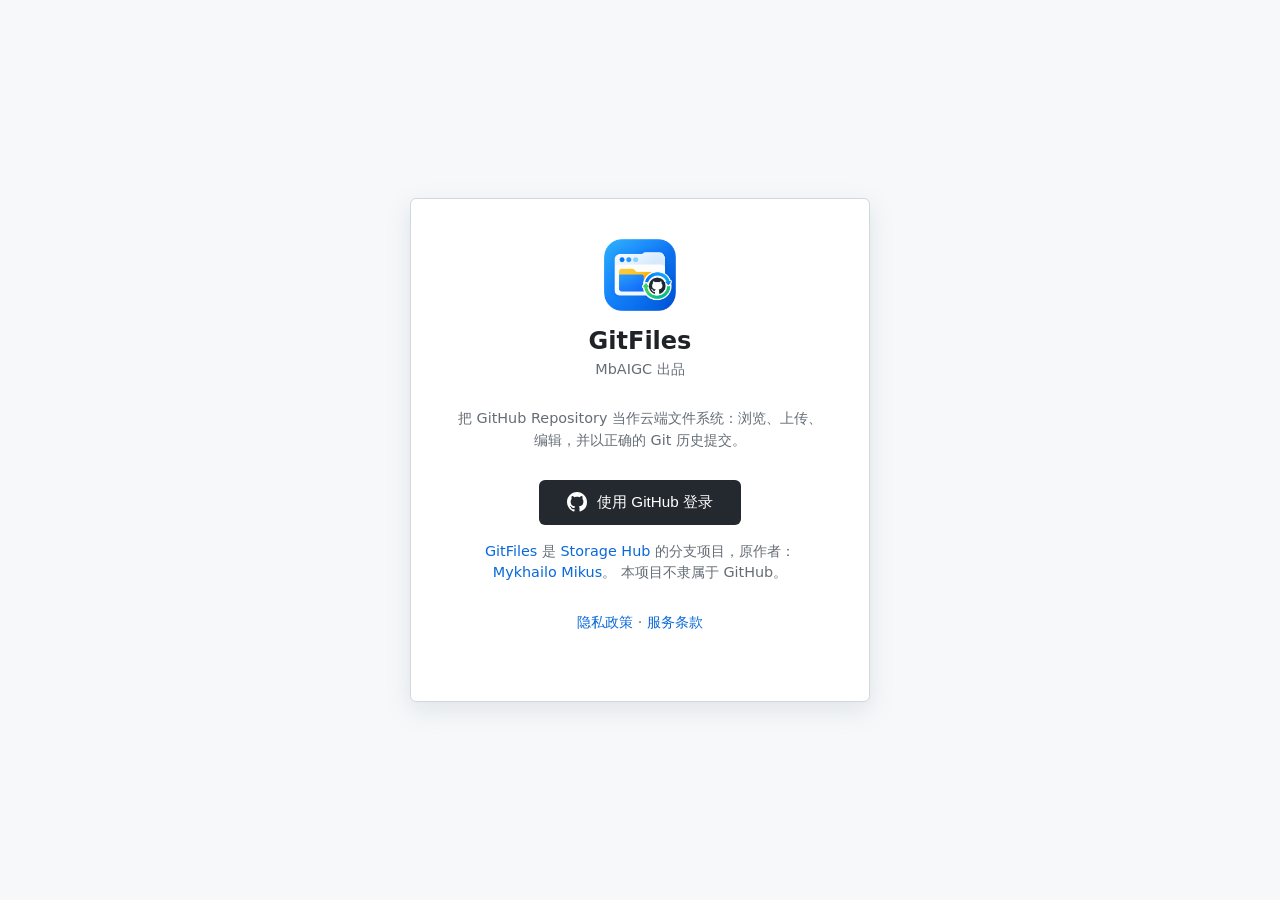
==== commit 7589c0d7: "修复: 首页文案对齐定位并移除隐私政策中的 Google 声明 核查 fork 状态（用 GitHub API，不靠 git 本地状态） - 实测 {"fork": true, "parent": "" ====
--- a/index.html
+++ b/index.html
@@ -8,6 +8,14 @@
   <meta name="apple-mobile-web-app-capable" content="yes">
   <meta name="apple-mobile-web-app-status-bar-style" content="default">
   <meta name="apple-mobile-web-app-title" content="GitFiles">
+  <!-- 静态描述：site-config.js 也会注入一条，但脚本在 head 解析后才执行，
+       社交预览与搜索引擎抓取需要静态可见的标签。 -->
+  <meta name="description" content="GitFiles — 把 GitHub Repository 当作云端文件系统来浏览、编辑与提交的 PWA，基于 Cloudflare Workers 实现同源会话与权限控制。">
+  <meta property="og:type" content="website">
+  <meta property="og:title" content="GitFiles">
+  <meta property="og:description" content="把 GitHub Repository 当作云端文件系统来浏览、编辑与提交的 PWA。">
+  <meta property="og:image" content="assets/logo-512.png">
+  <meta name="twitter:card" content="summary_large_image">
   <script>
     (function () {
       const APP_ROOT_KEY = 'storage_hub_app_root';
@@ -110,7 +118,7 @@
       </div>
       <h1>GitFiles</h1>
       <p class="login-brand">MbAIGC 出品</p>
-      <p>一个全屏、快速、安全的本地与 GitHub 仓库文件管理器。</p>
+      <p>把 GitHub Repository 当作云端文件系统：浏览、上传、编辑，并以正确的 Git 历史提交。</p>
       <button id="btn-sign-in-github" class="btn-github">
         <svg viewBox="0 0 16 16" width="20" height="20" aria-hidden="true">
           <path fill="currentColor" d="M8 0C3.58 0 0 3.58 0 8c0 3.54 2.29 6.53 5.47 7.59.4.07.55-.17.55-.38 0-.19-.01-.82-.01-1.49-2.01.37-2.53-.49-2.69-.94-.09-.23-.48-.94-.82-1.13-.28-.15-.68-.52-.01-.53.63-.01 1.08.58 1.23.82.72 1.21 1.87.87 2.33.66.07-.52.28-.87.51-1.07-1.78-.2-3.64-.89-3.64-3.95 0-.87.31-1.59.82-2.15-.08-.2-.36-1.02.08-2.12 0 0 .67-.21 2.2.82.64-.18 1.32-.27 2-.27s1.36.09 2 .27c1.53-1.04 2.2-.82 2.2-.82.44 1.1.16 1.92.08 2.12.51.56.82 1.27.82 2.15 0 3.07-1.87 3.75-3.65 3.95.29.25.54.73.54 1.48 0 1.07-.01 1.93-.01 2.2 0 .21.15.46.55.38A8.01 8.01 0 0 0 16 8c0-4.42-3.58-8-8-8z"/>
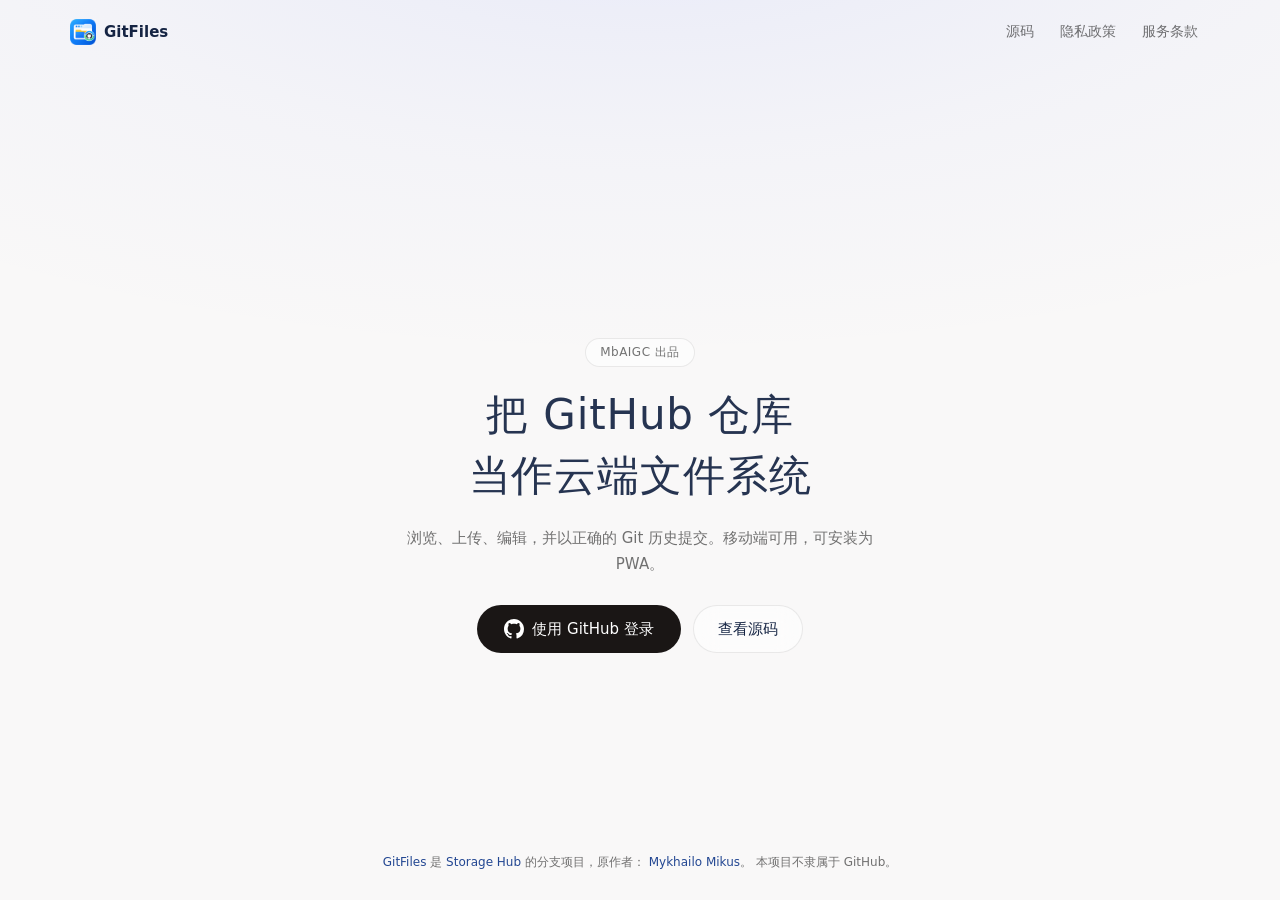
==== commit d2a33d6c: "界面: 登录首页改为 deepseek 风格落地页，并清理样式层历史冗余 登录页（详见 docs/改造记录-20260918-登录页落地页改版.md） - 结构改为整屏落地页：顶部极简导航（品牌 + " ====
--- a/index.html
+++ b/index.html
@@ -99,10 +99,9 @@
   <script src="js/github-oauth-deliver.js"></script>
   <script>GithubOAuthDeliver.runIfPopupCallback();</script>
   <title>GitFiles</title>
-  <!-- 顺序即层叠顺序：style.css 是历史基础层，ui-v2.css 是设计令牌与 V2 覆盖层，
-       必须后加载，否则 V2 规则无法生效。base-path.js 会给两者补 ?v= 版本号。 -->
+  <!-- 唯一样式表：style.css 内含「V2 覆盖层」小节（原 ui-v2.css 已并入）。
+       base-path.js 会给它补 ?v= 版本号。 -->
   <link rel="stylesheet" data-storage-hub-css href="css/style.css">
-  <link rel="stylesheet" data-storage-hub-css-v2 href="css/ui-v2.css">
   <link rel="icon" href="assets/favicon-32.png" sizes="32x32" type="image/png">
   <link rel="icon" href="assets/favicon.svg" type="image/svg+xml">
   <link rel="apple-touch-icon" href="assets/logo-180.png">
@@ -110,34 +109,50 @@
 </head>
 <body>
   <div id="app-boot" class="app-boot" role="status">正在验证访问权限…</div>
-  <!-- 登录界面 -->
+  <!-- 登录 / 落地页。
+       视觉参照 deepseek.com 的落地页：柔和浅底 + 顶部极淡品牌光晕、居中大标题、
+       胶囊按钮、毛玻璃次级按钮。只保留本产品需要的东西（GitHub 登录、错误提示、
+       署名与法律入口），不引入对话输入框等与产品无关的模块。
+       样式全部写在 css/style.css 的 V2 覆盖层，不影响应用内其余 GitHub 风格界面。 -->
   <div id="login-screen" class="login-screen hidden">
-    <div class="login-card login-card--github-only">
-      <div class="login-logo">
-        <img src="assets/logo.svg" width="72" height="72" alt="GitFiles 徽标">
-      </div>
-      <h1>GitFiles</h1>
-      <p class="login-brand">MbAIGC 出品</p>
-      <p>把 GitHub Repository 当作云端文件系统：浏览、上传、编辑，并以正确的 Git 历史提交。</p>
-      <button id="btn-sign-in-github" class="btn-github">
-        <svg viewBox="0 0 16 16" width="20" height="20" aria-hidden="true">
-          <path fill="currentColor" d="M8 0C3.58 0 0 3.58 0 8c0 3.54 2.29 6.53 5.47 7.59.4.07.55-.17.55-.38 0-.19-.01-.82-.01-1.49-2.01.37-2.53-.49-2.69-.94-.09-.23-.48-.94-.82-1.13-.28-.15-.68-.52-.01-.53.63-.01 1.08.58 1.23.82.72 1.21 1.87.87 2.33.66.07-.52.28-.87.51-1.07-1.78-.2-3.64-.89-3.64-3.95 0-.87.31-1.59.82-2.15-.08-.2-.36-1.02.08-2.12 0 0 .67-.21 2.2.82.64-.18 1.32-.27 2-.27s1.36.09 2 .27c1.53-1.04 2.2-.82 2.2-.82.44 1.1.16 1.92.08 2.12.51.56.82 1.27.82 2.15 0 3.07-1.87 3.75-3.65 3.95.29.25.54.73.54 1.48 0 1.07-.01 1.93-.01 2.2 0 .21.15.46.55.38A8.01 8.01 0 0 0 16 8c0-4.42-3.58-8-8-8z"/>
-        </svg>
-        <span class="btn-label">使用 GitHub 登录</span>
-      </button>
-      <p id="login-error" class="login-error hidden"></p>
+    <header class="landing-nav">
+      <a class="landing-brand" href="./">
+        <img src="assets/logo.svg" width="26" height="26" alt="" aria-hidden="true">
+        <span>GitFiles</span>
+      </a>
+      <nav class="landing-nav-links" aria-label="站点链接">
+        <a data-hide-sm href="https://github.com/MbAIGC/GitFiles" target="_blank" rel="noopener">源码</a>
+        <a href="privacy.html">隐私政策</a>
+        <a href="terms.html">服务条款</a>
+      </nav>
+    </header>
+
+    <main class="landing-hero">
+      <p class="landing-eyebrow">MbAIGC 出品</p>
+      <h1 class="landing-slogan">把 GitHub 仓库<br>当作云端文件系统</h1>
+      <p class="landing-sub">浏览、上传、编辑，并以正确的 Git 历史提交。移动端可用，可安装为 PWA。</p>
+
+      <div class="landing-actions">
+        <button id="btn-sign-in-github" class="btn-github" type="button">
+          <svg viewBox="0 0 16 16" width="20" height="20" aria-hidden="true">
+            <path fill="currentColor" d="M8 0C3.58 0 0 3.58 0 8c0 3.54 2.29 6.53 5.47 7.59.4.07.55-.17.55-.38 0-.19-.01-.82-.01-1.49-2.01.37-2.53-.49-2.69-.94-.09-.23-.48-.94-.82-1.13-.28-.15-.68-.52-.01-.53.63-.01 1.08.58 1.23.82.72 1.21 1.87.87 2.33.66.07-.52.28-.87.51-1.07-1.78-.2-3.64-.89-3.64-3.95 0-.87.31-1.59.82-2.15-.08-.2-.36-1.02.08-2.12 0 0 .67-.21 2.2.82.64-.18 1.32-.27 2-.27s1.36.09 2 .27c1.53-1.04 2.2-.82 2.2-.82.44 1.1.16 1.92.08 2.12.51.56.82 1.27.82 2.15 0 3.07-1.87 3.75-3.65 3.95.29.25.54.73.54 1.48 0 1.07-.01 1.93-.01 2.2 0 .21.15.46.55.38A8.01 8.01 0 0 0 16 8c0-4.42-3.58-8-8-8z"/>
+          </svg>
+          <span class="btn-label">使用 GitHub 登录</span>
+        </button>
+        <a class="landing-secondary" href="https://github.com/MbAIGC/GitFiles" target="_blank" rel="noopener">查看源码</a>
+      </div>
+
+      <p id="login-error" class="login-error hidden" role="alert"></p>
+    </main>
+
+    <footer class="landing-foot">
       <p class="login-about">
         <a href="https://github.com/MbAIGC/GitFiles">GitFiles</a> 是
         <a href="https://github.com/fi3ik-mme/storage-hub">Storage Hub</a> 的分支项目，原作者：
         <a href="https://github.com/fi3ik-mme">Mykhailo Mikus</a>。
         本项目不隶属于 GitHub。
       </p>
-      <p class="login-footer">
-        <a href="privacy.html">隐私政策</a>
-        ·
-        <a href="terms.html">服务条款</a>
-      </p>
-    </div>
+    </footer>
   </div>
 
   <!-- 文件管理器 -->
@@ -193,11 +208,9 @@
           <button id="btn-sort-direction" class="tool-btn" type="button" title="切换排序方向" aria-label="切换排序方向">↑</button>
         </div>
         <div class="view-toggle">
-          <button id="btn-view-grid" class="tool-btn active" title="大图标">
-            <svg viewBox="0 0 24 24" width="16" height="16"><path fill="currentColor" d="M4 4h4v4H4V4zm6 0h4v4h-4V4zm6 0h4v4h-4V4zM4 10h4v4H4v-4zm6 0h4v4h-4v-4zm6 0h4v4h-4v-4zM4 16h4v4H4v-4zm6 0h4v4h-4v-4zm6 0h4v4h-4v-4z"/></svg>
-          </button>
-          <button id="btn-view-list" class="tool-btn" title="详细信息">
-            <svg viewBox="0 0 24 24" width="16" height="16"><path fill="currentColor" d="M3 13h2v-2H3v2zm0 4h2v-2H3v2zm0-8h2V7H3v2zm4 4h14v-2H7v2zm0 4h14v-2H7v2zM7 7v2h14V7H7z"/></svg>
+          <!-- 单一按钮切换视图：图标表示「点击后会切到的模式」，节省一个控件位 -->
+          <button id="btn-view-toggle" class="tool-btn" type="button" title="切换到详细信息" aria-label="切换到详细信息">
+            <svg id="view-toggle-icon" viewBox="0 0 24 24" width="16" height="16" aria-hidden="true"><path fill="currentColor" d="M3 13h2v-2H3v2zm0 4h2v-2H3v2zm0-8h2V7H3v2zm4 4h14v-2H7v2zm0 4h14v-2H7v2zM7 7v2h14V7H7z"/></svg>
           </button>
         </div>
       </div>
--- a/css/style.css
+++ b/css/style.css
@@ -6,30 +6,50 @@
   padding: 0;
 }
 
+/* ==========================================================================
+   GitFiles 唯一样式表（2026-09-18 起由 css/style.css + css/ui-v2.css 合并而成）
+   --------------------------------------------------------------------------
+   文件结构：
+     1) 设计令牌（:root，全部页面共用，含独立 legal/notepad 页）
+     2) 历史基础层（上游时代的组件规则，保持原样以便追溯）
+     3) V2 覆盖层（原 css/ui-v2.css，见文末标记小节；新增样式一律写在该小节）
+   所有页面只加载本文件；ui-v2.css 已删除，请勿再引用。
+   ========================================================================== */
 :root {
-  --win-blue: #0078d4;
-  --win-blue-dark: #005a9e;
-  --win-bg: #f3f3f3;
-  --win-border: #d1d1d1;
-  --win-hover: #e5f3ff;
-  --win-selected: #cce8ff;
-  --win-text: #1a1a1a;
-  --win-text-muted: #616161;
-  --title-bar-bg: #f9f9f9;
-  --sidebar-bg: #f9f9f9;
-  --shadow: 0 8px 32px rgba(0, 0, 0, 0.18);
-  --radius: 8px;
-  --font: 'Segoe UI', system-ui, -apple-system, sans-serif;
+  --color-bg: #f6f8fa;
+  --color-surface: #ffffff;
+  --color-border: #d0d7de;
+  --color-border-muted: #eaeef2;
+  --color-text: #1f2328;
+  --color-muted: #656d76;
+  --color-accent: #0969da;
+  --color-accent-subtle: #ddf4ff;
+  --color-accent-dark: #0757b0;
+  --color-hover: rgba(9, 105, 218, .12);
+  --color-selected: rgba(9, 105, 218, .2);
+  --color-danger: #cf222e;
+  --space-1: 4px;
+  --space-2: 8px;
+  --space-3: 12px;
+  --space-4: 16px;
+  --header-height: 52px;
+  --sidebar-width: 248px;
+  --tap-target: 44px;
+  --radius-sm: 6px;
+  --radius-md: 8px;
+  --shadow-sm: 0 1px 0 rgba(31, 35, 40, .04);
+  --shadow-lg: 0 8px 32px rgba(0, 0, 0, 0.18);
+  --font-family: 'Segoe UI', system-ui, -apple-system, sans-serif;
 }
 
 body {
-  font-family: var(--font);
-  background: #eef2f6;
+  font-family: var(--font-family);
+  background: var(--color-bg);  /* 原 #eef2f6，统一到 --color-bg */
   min-height: 100vh;
   display: flex;
   align-items: center;
   justify-content: center;
-  color: var(--win-text);
+  color: var(--color-text);
 }
 
 .hidden {
@@ -51,80 +71,14 @@
 
 .app-boot.hidden { display: none !important; }
 
-.login-screen {
-  display: flex;
-  align-items: center;
-  justify-content: center;
-  min-height: 100vh;
-  width: 100%;
-}
-
-.login-card {
-  background: #fff;
-  border-radius: 12px;
-  padding: 48px 40px;
-  text-align: center;
-  box-shadow: var(--shadow);
-  max-width: 420px;
-  width: 90%;
-}
-
-.login-logo {
-  margin-bottom: 16px;
-}
-
-.login-logo img {
-  display: block;
-  margin: 0 auto;
-}
-
-.window-logo {
-  width: 18px;
-  height: 18px;
-  flex-shrink: 0;
-  border-radius: 3px;
-}
-
-.login-card h1 {
-  font-size: 1.5rem;
-  font-weight: 600;
-  margin-bottom: 4px;
-}
-
-.login-brand {
-  font-size: 0.9rem;
-  color: var(--win-text-muted);
-  margin-bottom: 12px;
-}
-
-.login-about {
-  margin-top: 16px;
-  font-size: 0.75rem;
-  color: var(--win-text-muted);
-  line-height: 1.5;
-}
-
-.login-about a {
-  color: var(--win-blue);
-  text-decoration: none;
-}
-
-.login-about a:hover {
-  text-decoration: underline;
-}
-
-.login-card p {
-  color: var(--win-text-muted);
-  font-size: 0.9rem;
-  margin-bottom: 28px;
-  line-height: 1.5;
-}
+/* 登录 / 落地页样式见文件末尾的 V2 覆盖层（.login-screen / .landing-*）。
+   这里曾有三代历史写法，2026-09-18 已删除，避免与 V2 层叠加。 */
 
 .btn-primary {
   display: inline-flex;
   align-items: center;
   gap: 10px;
-  background: var(--win-blue);
+  background: var(--color-accent);
   color: #fff;
   border: none;
   border-radius: 6px;
@@ -136,36 +90,17 @@
 }
 
 .btn-primary:hover {
-  background: var(--win-blue-dark);
-}
-
-.btn-github {
-  display: inline-flex;
-  align-items: center;
-  gap: 10px;
-  background: #24292f;
-  color: #fff;
-  border: none;
-  border-radius: 6px;
-  padding: 12px 28px;
-  font-size: 0.95rem;
-  font-weight: 500;
-  cursor: pointer;
-  transition: background 0.15s;
-}
-
-.btn-github:hover {
-  background: #1c2128;
-}
+  background: var(--color-accent-dark);
+}
+
+/* `.btn-github` 的完整外观在 V2 覆盖层的 `.login-screen .btn-github` 中定义
+   （深色胶囊，参照 deepseek.com 的 primary 按钮）；这里只保留与 .btn-primary
+   共用的禁用态与 aria-busy 旋转。 */
 
 .btn-primary:disabled,
 .btn-github:disabled {
   opacity: 0.6;
   cursor: default;
-}
-
-.btn-github:disabled:hover {
-  background: #24292f;
 }
 
 .btn-primary[aria-busy="true"],
@@ -190,63 +125,7 @@
 }
 
 .btn-primary:disabled:hover {
-  background: var(--win-blue);
-}
-
-.login-error {
-  margin-top: 16px;
-  padding: 10px 12px;
-  background: #fde7e9;
-  color: #a80000;
-  border-radius: 6px;
-  font-size: 0.82rem;
-  line-height: 1.4;
-  text-align: left;
-}
-
-.login-hint {
-  margin-top: 20px !important;
-  font-size: 0.78rem !important;
-}
-
-.login-verify-notice {
-  margin-top: 16px;
-  padding: 12px 14px;
-  background: #f5f9ff;
-  border: 1px solid #cce4f7;
-  border-radius: 8px;
-  text-align: left;
-  font-size: 0.78rem;
-  line-height: 1.45;
-  color: var(--win-text-muted);
-}
-
-.login-verify-notice summary {
-  cursor: pointer;
-  font-weight: 600;
-  color: var(--win-blue-dark);
-  list-style: none;
-}
-
-.login-verify-notice summary::-webkit-details-marker {
-  display: none;
-}
-
-.login-verify-notice summary::before {
-  content: '▸ ';
-}
-
-.login-verify-notice[open] summary::before {
-  content: '▾ ';
-}
-
-.login-verify-notice ol {
-  margin: 10px 0 0 18px;
-  padding: 0;
-}
-
-.login-verify-notice li + li {
-  margin-top: 6px;
+  background: var(--color-accent);
 }
 
 /* ── Explorer window ── */
@@ -262,15 +141,15 @@
 
 .window {
   background: #fff;
-  border-radius: var(--radius);
-  box-shadow: var(--shadow);
+  border-radius: var(--radius-md);
+  box-shadow: var(--shadow-lg);
   width: 100%;
   max-width: 1100px;
   height: calc(100vh - 48px);
   display: flex;
   flex-direction: column;
   overflow: hidden;
-  border: 1px solid var(--win-border);
+  border: 1px solid var(--color-border);
 }
 
 /* Title bar */
@@ -278,8 +157,8 @@
   display: flex;
   align-items: center;
   justify-content: space-between;
-  background: var(--title-bar-bg);
-  border-bottom: 1px solid var(--win-border);
+  background: var(--color-surface);
+  border-bottom: 1px solid var(--color-border);
   padding: 0 8px 0 12px;
   height: 36px;
   flex-shrink: 0;
@@ -291,10 +170,6 @@
   align-items: center;
   gap: 8px;
   font-size: 0.82rem;
-}
-
-.window-icon {
-  font-size: 0.9rem;
 }
 
 .title-bar-controls {
@@ -310,15 +185,11 @@
   font-size: 0.75rem;
   cursor: pointer;
   border-radius: 4px;
-  color: var(--win-text);
-}
-
-.title-btn:hover {
-  background: #e0e0e0;
+  color: var(--color-text);
 }
 
 .title-btn.close:hover {
-  background: #e81123;
+  background: var(--color-danger);
   color: #fff;
 }
 
@@ -328,7 +199,7 @@
   align-items: center;
   gap: 8px;
   padding: 6px 10px;
-  border-bottom: 1px solid var(--win-border);
+  border-bottom: 1px solid var(--color-border);
   background: #fff;
   flex-shrink: 0;
 }
@@ -349,16 +220,16 @@
   display: flex;
   align-items: center;
   justify-content: center;
-  color: var(--win-text);
+  color: var(--color-text);
 }
 
 .tool-btn:hover:not(:disabled) {
-  background: var(--win-hover);
-  border-color: var(--win-border);
+  background: var(--color-hover);
+  border-color: var(--color-border);
 }
 
 .tool-btn.active {
-  background: var(--win-selected);
+  background: var(--color-selected);
   border-color: #99d1ff;
 }
 
@@ -373,28 +244,11 @@
   align-items: center;
   gap: 6px;
   background: #fff;
-  border: 1px solid var(--win-border);
+  border: 1px solid var(--color-border);
   border-radius: 4px;
   padding: 4px 6px 4px 10px;
   min-height: 30px;
   overflow: hidden;
-}
-
-.address-copy-btn {
-  flex-shrink: 0;
-  width: 28px;
-  height: 24px;
-  border: none;
-  background: transparent;
-  border-radius: 4px;
-  cursor: pointer;
-  font-size: 0.85rem;
-  opacity: 0.7;
-}
-
-.address-copy-btn:hover {
-  background: var(--win-hover);
-  opacity: 1;
 }
 
 .breadcrumbs {
@@ -408,25 +262,25 @@
 }
 
 .breadcrumb-item {
-  color: var(--win-blue);
+  color: var(--color-accent);
   cursor: pointer;
   padding: 2px 4px;
   border-radius: 3px;
 }
 
 .breadcrumb-item:hover {
-  background: var(--win-hover);
+  background: var(--color-hover);
   text-decoration: underline;
 }
 
 .breadcrumb-sep {
-  color: var(--win-text-muted);
+  color: var(--color-muted);
   font-size: 0.7rem;
   user-select: none;
 }
 
 .breadcrumb-current {
-  color: var(--win-text);
+  color: var(--color-text);
   font-weight: 500;
   padding: 2px 4px;
 }
@@ -441,8 +295,8 @@
 /* Sidebar */
 .sidebar {
   width: 260px;
-  background: var(--sidebar-bg);
-  border-right: 1px solid var(--win-border);
+  background: var(--color-bg);
+  border-right: 1px solid var(--color-border);
   display: flex;
   flex-direction: column;
   flex-shrink: 0;
@@ -468,12 +322,6 @@
   list-style: none;
 }
 
-.tree-level-1 {
-  margin: 2px 0 4px 12px;
-  padding-left: 8px;
-  border-left: 1px solid var(--win-border);
-}
-
 .tree-level-2 {
   margin: 0 0 4px 10px;
   padding-left: 6px;
@@ -501,11 +349,11 @@
 }
 
 .tree-row:hover > .tree-toggle {
-  color: var(--win-text);
+  color: var(--color-text);
 }
 
 .tree-row:hover > .sidebar-item:not(.active) {
-  background: var(--win-hover);
+  background: var(--color-hover);
 }
 
 .tree-row:focus-within {
@@ -526,7 +374,7 @@
   flex-shrink: 0;
   border: none;
   background: transparent;
-  color: var(--win-text-muted);
+  color: var(--color-muted);
   cursor: pointer;
   padding: 0;
   display: flex;
@@ -538,11 +386,11 @@
 
 .tree-toggle:hover {
   background: rgba(0, 0, 0, 0.06);
-  color: var(--win-text);
+  color: var(--color-text);
 }
 
 .tree-toggle:focus-visible {
-  outline: 2px solid var(--win-blue);
+  outline: 2px solid var(--color-accent);
   outline-offset: -2px;
 }
 
@@ -603,7 +451,7 @@
 .tree-more-item {
   padding-left: 4px !important;
   font-size: 0.85rem !important;
-  color: var(--win-blue) !important;
+  color: var(--color-accent) !important;
   font-weight: 600;
   letter-spacing: 0.1em;
 }
@@ -626,7 +474,7 @@
 
 .tree-repo-meta {
   display: block;
-  color: var(--win-text-muted);
+  color: var(--color-muted);
   font-size: 0.68rem;
   line-height: 1.25;
   overflow: hidden;
@@ -636,7 +484,7 @@
 
 .tree-user-quota {
   font-size: 0.68rem;
-  color: var(--win-text-muted);
+  color: var(--color-muted);
   line-height: 1.2;
   overflow: hidden;
   text-overflow: ellipsis;
@@ -644,7 +492,7 @@
 }
 
 .tree-user-quota-reauth {
-  color: var(--win-blue);
+  color: var(--color-accent);
   cursor: pointer;
   text-decoration: underline;
 }
@@ -652,11 +500,6 @@
 .tree-child-item {
   font-size: 0.8rem !important;
   gap: 8px !important;
-}
-
-.tree-add-btn {
-  margin-left: 32px;
-  width: calc(100% - 44px);
 }
 
 .sidebar-item {
@@ -670,17 +513,17 @@
   font-size: 0.85rem;
   cursor: pointer;
   text-align: left;
-  color: var(--win-text);
+  color: var(--color-text);
   border-left: 3px solid transparent;
 }
 
 .sidebar-item:hover {
-  background: var(--win-hover);
+  background: var(--color-hover);
 }
 
 .sidebar-item.active {
-  background: var(--win-selected);
-  border-left-color: var(--win-blue);
+  background: var(--color-selected);
+  border-left-color: var(--color-accent);
   font-weight: 500;
 }
 
@@ -695,18 +538,18 @@
   width: calc(100% - 24px);
   margin: 4px 12px 8px;
   padding: 8px 12px;
-  border: 1px dashed var(--win-border);
+  border: 1px dashed var(--color-border);
   border-radius: 4px;
   background: transparent;
   font-size: 0.82rem;
-  color: var(--win-blue);
+  color: var(--color-accent);
   cursor: pointer;
   text-align: left;
 }
 
 .sidebar-add-btn:hover {
-  background: var(--win-hover);
-  border-color: var(--win-blue);
+  background: var(--color-hover);
+  border-color: var(--color-accent);
 }
 
 .user-drive-item {
@@ -720,7 +563,6 @@
   flex-shrink: 0;
 }
 
-.local-drive-icon,
 .local-storage-icon-wrap {
   width: 22px;
   height: 22px;
@@ -732,7 +574,7 @@
 
 .local-storage-icon {
   flex-shrink: 0;
-  color: var(--win-blue);
+  color: var(--color-accent);
 }
 
 .file-icon .local-storage-icon {
@@ -787,14 +629,14 @@
   background: rgba(255, 255, 255, 0.85);
   z-index: 10;
   font-size: 0.9rem;
-  color: var(--win-text-muted);
+  color: var(--color-muted);
 }
 
 .spinner {
   width: 32px;
   height: 32px;
-  border: 3px solid var(--win-border);
-  border-top-color: var(--win-blue);
+  border: 3px solid var(--color-border);
+  border-top-color: var(--color-accent);
   border-radius: 50%;
   animation: spin 0.7s linear infinite;
 }
@@ -833,28 +675,19 @@
   -webkit-touch-callout: none;
 }
 
-.file-item:hover {
-  background: var(--win-hover);
-  border-color: #c2e0f7;
-}
-
-.file-item.selected {
-  background: var(--win-selected);
-  border-color: #99d1ff;
-}
-
 .file-item--pending {
   opacity: 0.82;
 }
 
 .file-item--pending-syncing,
 .file-item--pending-saving,
-.file-item--pending-moving,
-.file-item--pending-kind-delete.file-item--pending-syncing {
+.file-item--pending-moving {
   border-color: #f5d66b;
   background: #fffbe6;
 }
 
+/* 删除中的同步态单独给红色：上一组里的同选择器曾重复出现，
+   紧跟其后的这条会覆盖它，那一行是不生效的死声明。 */
 .file-item--pending-kind-delete.file-item--pending-syncing {
   border-color: #f4a4a4;
   background: #fff5f5;
@@ -880,7 +713,7 @@
   margin-top: 4px;
   font-size: 0.68rem;
   line-height: 1.2;
-  color: var(--win-text-muted);
+  color: var(--color-muted);
 }
 
 .file-pending-badge--syncing,
@@ -929,8 +762,8 @@
 .file-item.drop-target-active,
 .list-row.drop-target-active,
 .sidebar-item.drop-target-active {
-  background: var(--win-selected);
-  outline: 2px dashed var(--win-blue);
+  background: var(--color-selected);
+  outline: 2px dashed var(--color-accent);
   outline-offset: -2px;
 }
 
@@ -987,7 +820,7 @@
   height: 100%;
   width: 0;
   border-radius: inherit;
-  background: linear-gradient(90deg, #0078d4, #00a2ed);
+  background: linear-gradient(90deg, var(--color-accent), #54aeff);
   transition: width 0.2s linear;
 }
 
@@ -1081,7 +914,7 @@
 
 .file-quota {
   font-size: 0.65rem;
-  color: var(--win-text-muted);
+  color: var(--color-muted);
   margin-top: 3px;
   max-width: 90px;
   line-height: 1.2;
@@ -1101,9 +934,9 @@
   padding: 6px 16px;
   font-size: 0.78rem;
   font-weight: 600;
-  color: var(--win-text-muted);
-  border-bottom: 1px solid var(--win-border);
-  background: var(--sidebar-bg);
+  color: var(--color-muted);
+  border-bottom: 1px solid var(--color-border);
+  background: var(--color-bg);
   position: sticky;
   top: 0;
   z-index: 2;
@@ -1124,15 +957,6 @@
   -webkit-touch-callout: none;
 }
 
-.list-row:hover {
-  background: var(--win-hover);
-}
-
-.list-row.selected {
-  background: var(--win-selected);
-  border-color: #99d1ff;
-}
-
 .list-row .col-name {
   display: flex;
   align-items: center;
@@ -1169,7 +993,7 @@
   align-items: center;
   justify-content: center;
   height: 100%;
-  color: var(--win-text-muted);
+  color: var(--color-muted);
   gap: 8px;
 }
 
@@ -1182,9 +1006,9 @@
 .worker-session-state {
   align-self: center;
   padding: 2px 7px;
-  border: 1px solid var(--win-border);
+  border: 1px solid var(--color-border);
   border-radius: 3px;
-  color: var(--win-text-muted);
+  color: var(--color-muted);
   font-size: 0.7rem;
   line-height: 1.3;
   white-space: nowrap;
@@ -1214,7 +1038,7 @@
 .sidebar-install-btn:hover { border-color: #4e9bc7; background: #e8f5fc; }
 .sidebar-install-hint {
   margin: -2px 12px 8px 12px;
-  color: var(--win-text-muted);
+  color: var(--color-muted);
   font-size: 0.68rem;
   line-height: 1.35;
 }
@@ -1240,12 +1064,6 @@
   transform: translateY(1px);
 }
 
-.worker-session-state[data-state="connected"] {
-  color: #1a6b3c;
-  border-color: #79b88b;
-  background: #edf8f0;
-}
-
 .worker-session-state[data-state="expired"],
 .worker-session-state[data-state="unavailable"] {
   color: #9d2b1c;
@@ -1253,12 +1071,6 @@
   background: #fff2f0;
 }
 
-.title-btn--conflicts {
-  color: #8a2a14;
-  background: #fff1e9;
-  border-left: 1px solid #e2a391;
-}
-
 /* File tools and persistent operation status */
 .file-tools {
   display: flex;
@@ -1266,7 +1078,7 @@
   gap: 6px;
   padding: 4px 10px;
   background: #fff;
-  border-bottom: 1px solid var(--win-border);
+  border-bottom: 1px solid var(--color-border);
 }
 .search-box {
   display: flex;
@@ -1274,10 +1086,10 @@
   gap: 6px;
   min-width: 180px;
   flex: 1;
-  border: 1px solid var(--win-border);
+  border: 1px solid var(--color-border);
   border-radius: 4px;
   padding: 0 8px;
-  color: var(--win-text-muted);
+  color: var(--color-muted);
 }
 .search-box input {
   width: 100%;
@@ -1285,24 +1097,24 @@
   border: 0;
   outline: 0;
   background: transparent;
-  color: var(--win-text);
+  color: var(--color-text);
 }
 .sort-select {
   min-height: 32px;
-  border: 1px solid var(--win-border);
+  border: 1px solid var(--color-border);
   border-radius: 4px;
   background: #fff;
   padding: 0 6px;
-  color: var(--win-text);
+  color: var(--color-text);
 }
 .app-status {
   min-height: 0;
   padding: 0 12px;
   background: #f6f8fa;
-  color: var(--win-text-muted);
+  color: var(--color-muted);
   font-size: 0.78rem;
   line-height: 30px;
-  border-top: 1px solid var(--win-border);
+  border-top: 1px solid var(--color-border);
 }
 .app-status[data-kind="error"] { color: #9d2b1c; background: #fff2f0; }
 .app-status[data-kind="success"] { color: #1a6b3c; background: #edf8f0; }
@@ -1313,7 +1125,7 @@
   padding: 6px 12px;
   background: #eaf4ff;
   border-top: 1px solid #b9d9f7;
-  color: var(--win-text);
+  color: var(--color-text);
 }
 .selection-bar button {
   min-height: 32px;
@@ -1323,7 +1135,7 @@
   padding: 0 10px;
   cursor: pointer;
 }
-.selection-bar button:hover { background: var(--win-hover); }
+.selection-bar button:hover { background: var(--color-hover); }
 
 /* Status bar */
 .status-bar {
@@ -1332,9 +1144,9 @@
   gap: 12px;
   padding: 4px 12px;
   font-size: 0.75rem;
-  color: var(--win-text-muted);
-  border-top: 1px solid var(--win-border);
-  background: var(--sidebar-bg);
+  color: var(--color-muted);
+  border-top: 1px solid var(--color-border);
+  background: var(--color-bg);
   flex-shrink: 0;
 }
 
@@ -1344,7 +1156,7 @@
   z-index: 1000;
   min-width: 210px;
   background: #fff;
-  border: 1px solid var(--win-border);
+  border: 1px solid var(--color-border);
   border-radius: 6px;
   box-shadow: 0 4px 16px rgba(0, 0, 0, 0.18);
   padding: 4px 0;
@@ -1361,11 +1173,11 @@
   background: transparent;
   text-align: left;
   cursor: pointer;
-  color: var(--win-text);
+  color: var(--color-text);
 }
 
 .ctx-item:hover:not(:disabled) {
-  background: var(--win-hover);
+  background: var(--color-hover);
 }
 
 .ctx-item:disabled {
@@ -1384,13 +1196,13 @@
 }
 
 .ctx-shortcut {
-  color: var(--win-text-muted);
+  color: var(--color-muted);
   font-size: 0.72rem;
 }
 
 .ctx-sep {
   height: 1px;
-  background: var(--win-border);
+  background: var(--color-border);
   margin: 4px 0;
 }
 
@@ -1400,7 +1212,7 @@
   font-weight: 600;
   letter-spacing: 0.03em;
   text-transform: uppercase;
-  color: var(--win-text-muted);
+  color: var(--color-muted);
 }
 
 .context-menu-backdrop {
@@ -1436,8 +1248,8 @@
   justify-content: space-between;
   gap: 12px;
   padding: 14px 16px 10px;
-  border-bottom: 1px solid var(--win-border);
-  background: var(--sidebar-bg);
+  border-bottom: 1px solid var(--color-border);
+  background: var(--color-bg);
 }
 
 .ctx-sheet-title {
@@ -1450,14 +1262,26 @@
 
 .ctx-sheet-close {
   flex-shrink: 0;
-  width: 36px;
-  height: 36px;
+  /* 44px：这是移动端主要操作，必须达到触达尺寸下限（PROJECT_SPEC §7.1） */
+  width: 44px;
+  height: 44px;
   border: none;
   border-radius: 50%;
   background: #e8e8e8;
+  color: #1f2328;
   cursor: pointer;
-  font-size: 0.9rem;
-}
+  /* 显式居中：✕ 字形此前依赖父级布局，位置/大小不稳定 */
+  display: inline-flex;
+  align-items: center;
+  justify-content: center;
+  font-size: 1.05rem;
+  line-height: 1;
+  padding: 0;
+  -webkit-appearance: none;
+  appearance: none;
+}
+.ctx-sheet-close:hover { background: #dcdcdc; }
+.ctx-sheet-close:focus-visible { outline: 2px solid var(--color-accent); outline-offset: 2px; }
 
 .ctx-sheet-body {
   max-height: min(60dvh, 420px);
@@ -1480,14 +1304,14 @@
   border: none;
   border-radius: 50%;
   background: transparent;
-  color: var(--win-text-muted);
+  color: var(--color-muted);
   cursor: pointer;
 }
 
 .item-more-btn:active,
 .item-more-btn:hover {
   background: rgba(0, 0, 0, 0.06);
-  color: var(--win-blue);
+  color: var(--color-accent);
 }
 
 .tree-item-more {
@@ -1499,7 +1323,7 @@
 .empty-hint {
   margin-top: 8px;
   font-size: 0.82rem;
-  color: var(--win-text-muted);
+  color: var(--color-muted);
   text-align: center;
   max-width: 240px;
 }
@@ -1512,8 +1336,8 @@
   min-height: 100dvh;
   background: #f0f0f0;
   overflow: hidden;
-  font-family: var(--font);
-  color: var(--win-text);
+  font-family: var(--font-family);
+  color: var(--color-text);
 }
 
 .notepad-page .notepad-shell {
@@ -1546,8 +1370,8 @@
   justify-content: space-between;
   height: 36px;
   padding: env(safe-area-inset-top, 0) 4px 0 12px;
-  background: var(--title-bar-bg);
-  border-bottom: 1px solid var(--win-border);
+  background: var(--color-surface);
+  border-bottom: 1px solid var(--color-border);
   flex-shrink: 0;
   user-select: none;
 }
@@ -1562,7 +1386,7 @@
 
 .notepad-page .notepad-app-icon {
   flex-shrink: 0;
-  color: var(--win-blue);
+  color: var(--color-accent);
 }
 
 .notepad-page .title-bar-controls {
@@ -1579,7 +1403,7 @@
   font-size: 0.75rem;
   cursor: pointer;
   border-radius: 4px;
-  color: var(--win-text);
+  color: var(--color-text);
   transition: background 0.12s ease;
 }
 
@@ -1621,7 +1445,7 @@
   gap: 4px;
   padding: 6px 10px;
   background: #fafafa;
-  border-bottom: 1px solid var(--win-border);
+  border-bottom: 1px solid var(--color-border);
   flex-shrink: 0;
 }
 
@@ -1630,30 +1454,30 @@
   align-items: center;
   gap: 6px;
   padding: 5px 12px;
-  border: 1px solid var(--win-border);
+  border: 1px solid var(--color-border);
   border-radius: 4px;
   background: #fff;
   font-family: inherit;
   font-size: 0.78rem;
-  color: var(--win-text);
+  color: var(--color-text);
   cursor: pointer;
   transition: background 0.12s ease, border-color 0.12s ease;
 }
 
 .notepad-page .notepad-tool-btn:hover {
-  background: var(--win-hover);
+  background: var(--color-hover);
   border-color: #99d1ff;
 }
 
 .notepad-page .notepad-tool-btn--primary {
-  background: var(--win-blue);
-  border-color: var(--win-blue-dark);
+  background: var(--color-accent);
+  border-color: var(--color-accent-dark);
   color: #fff;
 }
 
 .notepad-page .notepad-tool-btn--primary:hover {
-  background: var(--win-blue-dark);
-  border-color: var(--win-blue-dark);
+  background: var(--color-accent-dark);
+  border-color: var(--color-accent-dark);
 }
 
 .notepad-page .notepad-tool-btn:disabled {
@@ -1663,19 +1487,13 @@
 
 .notepad-page .notepad-tool-btn:disabled:hover {
   background: #fff;
-  border-color: var(--win-border);
-}
-
-.notepad-page .notepad-tool-btn--toggle.active {
-  background: var(--win-selected);
-  border-color: #99d1ff;
-  font-weight: 600;
+  border-color: var(--color-border);
 }
 
 .notepad-page .notepad-toolbar-sep {
   width: 1px;
   height: 20px;
-  background: var(--win-border);
+  background: var(--color-border);
   margin: 0 4px;
 }
 
@@ -1686,7 +1504,7 @@
   gap: 8px 12px;
   padding: 8px 12px;
   background: #f9f9f9;
-  border-bottom: 1px solid var(--win-border);
+  border-bottom: 1px solid var(--color-border);
   flex-shrink: 0;
 }
 
@@ -1712,14 +1530,14 @@
 
 .notepad-page .notepad-find-label {
   font-size: 0.78rem;
-  color: var(--win-text-muted);
+  color: var(--color-muted);
   flex-shrink: 0;
 }
 
 .notepad-page .notepad-find-input {
   width: min(220px, 36vw);
   padding: 5px 8px;
-  border: 1px solid var(--win-border);
+  border: 1px solid var(--color-border);
   border-radius: 4px;
   font-family: inherit;
   font-size: 0.82rem;
@@ -1728,8 +1546,8 @@
 
 .notepad-page .notepad-find-input:focus {
   outline: none;
-  border-color: var(--win-blue);
-  box-shadow: 0 0 0 1px var(--win-blue);
+  border-color: var(--color-accent);
+  box-shadow: 0 0 0 1px var(--color-accent);
 }
 
 .notepad-page .notepad-find-actions {
@@ -1741,17 +1559,17 @@
 
 .notepad-page .notepad-find-btn {
   padding: 4px 10px;
-  border: 1px solid var(--win-border);
+  border: 1px solid var(--color-border);
   border-radius: 4px;
   background: #fff;
   font-family: inherit;
   font-size: 0.78rem;
   cursor: pointer;
-  color: var(--win-text);
+  color: var(--color-text);
 }
 
 .notepad-page .notepad-find-btn:hover {
-  background: var(--win-hover);
+  background: var(--color-hover);
   border-color: #99d1ff;
 }
 
@@ -1762,7 +1580,7 @@
 
 .notepad-page .notepad-find-status {
   font-size: 0.75rem;
-  color: var(--win-text-muted);
+  color: var(--color-muted);
   margin-left: auto;
   min-width: 72px;
   text-align: right;
@@ -1803,7 +1621,7 @@
 
 .notepad-page .notepad-menu:hover .notepad-menu-label,
 .notepad-page .notepad-menu.open .notepad-menu-label {
-  background: var(--win-hover);
+  background: var(--color-hover);
 }
 
 .notepad-page .notepad-menu-dropdown {
@@ -1813,7 +1631,7 @@
   left: 0;
   min-width: 220px;
   background: #fff;
-  border: 1px solid var(--win-border);
+  border: 1px solid var(--color-border);
   border-radius: 6px;
   box-shadow: 0 6px 20px rgba(0, 0, 0, 0.14);
   padding: 4px 0;
@@ -1835,13 +1653,13 @@
   text-align: left;
   cursor: pointer;
   font-size: 0.8rem;
-  color: var(--win-text);
+  color: var(--color-text);
   transition: background 0.1s ease;
 }
 
 .notepad-page .notepad-menu-dropdown button:hover,
 .notepad-page .notepad-menu-dropdown button:focus-visible {
-  background: var(--win-hover);
+  background: var(--color-hover);
   outline: none;
 }
 
@@ -1855,15 +1673,15 @@
 
 .notepad-page .notepad-menu-sep {
   height: 1px;
-  background: var(--win-border);
+  background: var(--color-border);
   margin: 4px 8px;
 }
 
 .notepad-page .notepad-kbd {
-  color: var(--win-text-muted);
+  color: var(--color-muted);
   font-size: 0.72rem;
   margin-left: 24px;
-  font-family: var(--font);
+  font-family: var(--font-family);
 }
 
 .notepad-page .notepad-editor-area {
@@ -1886,14 +1704,14 @@
   gap: 12px;
   background: rgba(255, 255, 255, 0.88);
   font-size: 0.85rem;
-  color: var(--win-text-muted);
+  color: var(--color-muted);
 }
 
 .notepad-page .notepad-loading-spinner {
   width: 28px;
   height: 28px;
   border: 3px solid #e8e8e8;
-  border-top-color: var(--win-blue);
+  border-top-color: var(--color-accent);
   border-radius: 50%;
   animation: notepad-spin 0.7s linear infinite;
 }
@@ -1917,7 +1735,7 @@
   overflow: auto;
   tab-size: 4;
   -moz-tab-size: 4;
-  caret-color: var(--win-blue);
+  caret-color: var(--color-accent);
 }
 
 .notepad-page .notepad-editor::selection {
@@ -1925,7 +1743,7 @@
 }
 
 .notepad-page .notepad-editor:disabled {
-  color: var(--win-text-muted);
+  color: var(--color-muted);
   cursor: wait;
 }
 
@@ -1962,7 +1780,7 @@
   background: #f0f0f0;
   border-top: 1px solid #d9d9d9;
   flex-shrink: 0;
-  color: var(--win-text-muted);
+  color: var(--color-muted);
   user-select: none;
 }
 
@@ -1975,7 +1793,7 @@
 .notepad-page #notepad-status {
   flex: 1;
   text-align: center;
-  color: var(--win-blue);
+  color: var(--color-accent);
   overflow: hidden;
   text-overflow: ellipsis;
   white-space: nowrap;
@@ -1989,7 +1807,7 @@
 #notepad-status {
   flex: 1;
   text-align: center;
-  color: var(--win-blue);
+  color: var(--color-accent);
 }
 
 .notepad-dialog {
@@ -2005,9 +1823,9 @@
 
 .notepad-window {
   background: #fff;
-  border: 1px solid var(--win-border);
+  border: 1px solid var(--color-border);
   border-radius: 8px;
-  box-shadow: var(--shadow);
+  box-shadow: var(--shadow-lg);
   width: min(900px, 96vw);
   height: min(640px, 90vh);
   display: flex;
@@ -2020,8 +1838,8 @@
   align-items: center;
   justify-content: space-between;
   padding: 8px 12px;
-  background: var(--title-bar-bg);
-  border-bottom: 1px solid var(--win-border);
+  background: var(--color-surface);
+  border-bottom: 1px solid var(--color-border);
   font-size: 0.85rem;
   font-weight: 600;
   flex-shrink: 0;
@@ -2049,7 +1867,7 @@
   display: flex;
   gap: 2px;
   padding: 4px 6px;
-  border-bottom: 1px solid var(--win-border);
+  border-bottom: 1px solid var(--color-border);
   background: #fafafa;
   font-size: 0.8rem;
   flex-shrink: 0;
@@ -2069,7 +1887,7 @@
 
 .notepad-menu:hover .notepad-menu-label,
 .notepad-menu.open .notepad-menu-label {
-  background: var(--win-hover);
+  background: var(--color-hover);
 }
 
 .notepad-menu-dropdown {
@@ -2079,7 +1897,7 @@
   left: 0;
   min-width: 220px;
   background: #fff;
-  border: 1px solid var(--win-border);
+  border: 1px solid var(--color-border);
   border-radius: 6px;
   box-shadow: 0 6px 20px rgba(0, 0, 0, 0.14);
   padding: 4px 0;
@@ -2105,7 +1923,7 @@
 
 .notepad-menu-dropdown button:hover,
 .notepad-menu-dropdown button:focus-visible {
-  background: var(--win-hover);
+  background: var(--color-hover);
   outline: none;
 }
 
@@ -2119,12 +1937,12 @@
 
 .notepad-menu-sep {
   height: 1px;
-  background: var(--win-border);
+  background: var(--color-border);
   margin: 4px 8px;
 }
 
 .notepad-kbd {
-  color: var(--win-text-muted);
+  color: var(--color-muted);
   font-size: 0.72rem;
   margin-left: 24px;
 }
@@ -2148,14 +1966,14 @@
   gap: 12px;
   background: rgba(255, 255, 255, 0.88);
   font-size: 0.85rem;
-  color: var(--win-text-muted);
+  color: var(--color-muted);
 }
 
 .notepad-loading-spinner {
   width: 28px;
   height: 28px;
   border: 3px solid #e8e8e8;
-  border-top-color: var(--win-blue);
+  border-top-color: var(--color-accent);
   border-radius: 50%;
   animation: notepad-spin 0.7s linear infinite;
 }
@@ -2174,11 +1992,11 @@
   white-space: pre;
   overflow: auto;
   tab-size: 4;
-  caret-color: var(--win-blue);
+  caret-color: var(--color-accent);
 }
 
 .notepad-editor:disabled {
-  color: var(--win-text-muted);
+  color: var(--color-muted);
   cursor: wait;
 }
 
@@ -2194,10 +2012,10 @@
   justify-content: space-between;
   gap: 12px;
   padding: 4px 12px;
-  border-top: 1px solid var(--win-border);
+  border-top: 1px solid var(--color-border);
   background: #f0f0f0;
   font-size: 0.72rem;
-  color: var(--win-text-muted);
+  color: var(--color-muted);
   flex-shrink: 0;
 }
 
@@ -2221,7 +2039,7 @@
 .props-card {
   background: #fff;
   border-radius: 8px;
-  box-shadow: var(--shadow);
+  box-shadow: var(--shadow-lg);
   width: 90%;
   max-width: 520px;
   max-height: 80vh;
@@ -2235,8 +2053,8 @@
   align-items: center;
   justify-content: space-between;
   padding: 12px 16px;
-  border-bottom: 1px solid var(--win-border);
-  background: var(--sidebar-bg);
+  border-bottom: 1px solid var(--color-border);
+  background: var(--color-bg);
 }
 
 .props-title {
@@ -2270,12 +2088,12 @@
   padding: 10px 16px 4px;
   font-size: 0.72rem;
   font-weight: 600;
-  color: var(--win-text-muted);
+  color: var(--color-muted);
   text-transform: uppercase;
   letter-spacing: 0.04em;
-  background: var(--sidebar-bg);
-  border-top: 1px solid var(--win-border);
-  border-bottom: 1px solid var(--win-border);
+  background: var(--color-bg);
+  border-top: 1px solid var(--color-border);
+  border-bottom: 1px solid var(--color-border);
   margin-top: 4px;
 }
 
@@ -2288,7 +2106,7 @@
   padding: 24px 16px;
   text-align: center;
   font-size: 0.85rem;
-  color: var(--win-text-muted);
+  color: var(--color-muted);
 }
 
 .props-error {
@@ -2309,7 +2127,7 @@
 }
 
 .props-key {
-  color: var(--win-text-muted);
+  color: var(--color-muted);
 }
 
 /* App dialog (replaces alert / confirm / prompt) */
@@ -2327,7 +2145,7 @@
 .app-dialog-card {
   background: #fff;
   border-radius: 8px;
-  box-shadow: var(--shadow);
+  box-shadow: var(--shadow-lg);
   width: 100%;
   max-width: 460px;
   display: flex;
@@ -2345,8 +2163,8 @@
   justify-content: space-between;
   gap: 12px;
   padding: 12px 16px;
-  border-bottom: 1px solid var(--win-border);
-  background: var(--sidebar-bg);
+  border-bottom: 1px solid var(--color-border);
+  background: var(--color-bg);
 }
 
 .app-dialog-title {
@@ -2379,7 +2197,7 @@
   margin: 0 0 12px;
   font-size: 0.88rem;
   line-height: 1.5;
-  color: var(--win-text);
+  color: var(--color-text);
   white-space: pre-wrap;
   user-select: text;
   cursor: text;
@@ -2396,61 +2214,10 @@
   margin: 0 0 8px;
 }
 
-.app-dialog-lead {
-  font-weight: 600;
-}
-
-.app-dialog-section {
-  margin: 14px 0 0;
-  padding-top: 12px;
-  border-top: 1px solid var(--win-border, rgba(0, 0, 0, 0.12));
-}
-
-.app-dialog-section:first-of-type {
-  margin-top: 0;
-  padding-top: 0;
-  border-top: none;
-}
-
-.app-dialog-section-title {
-  margin: 0 0 6px;
-  font-size: 0.9rem;
-  font-weight: 600;
-}
-
-.app-dialog-section-label {
-  margin: 8px 0 4px;
-  font-size: 0.8rem;
-  font-weight: 600;
-  color: var(--win-text-muted);
-}
-
-.app-dialog-section-link {
-  margin: 0 0 4px;
-}
-
-.app-dialog-section-note {
-  margin: 0 0 8px;
-  font-size: 0.82rem;
-  line-height: 1.45;
-  color: var(--win-text-muted);
-}
-
 .app-dialog-message a {
-  color: var(--win-accent, #0078d4);
+  color: var(--color-accent, #0969da);
   text-decoration: underline;
   cursor: pointer;
-}
-
-.app-dialog-perms,
-.app-dialog-steps {
-  margin: 4px 0 8px;
-  padding-left: 1.25rem;
-}
-
-.app-dialog-perms li,
-.app-dialog-steps li {
-  margin: 4px 0;
 }
 
 .app-dialog-message code {
@@ -2472,12 +2239,12 @@
 
 .app-dialog-label {
   font-size: 0.82rem;
-  color: var(--win-text-muted);
+  color: var(--color-muted);
 }
 
 .app-dialog-hint {
   font-size: 0.76rem;
-  color: var(--win-text-muted);
+  color: var(--color-muted);
   line-height: 1.4;
 }
 
@@ -2489,7 +2256,7 @@
 
 .app-dialog-range {
   flex: 1;
-  accent-color: var(--win-blue);
+  accent-color: var(--color-accent);
 }
 
 .app-dialog-range-value {
@@ -2497,13 +2264,13 @@
   font-size: 0.85rem;
   font-weight: 500;
   text-align: right;
-  color: var(--win-text);
+  color: var(--color-text);
 }
 
 .app-dialog-input {
   width: 100%;
   padding: 8px 10px;
-  border: 1px solid var(--win-border);
+  border: 1px solid var(--color-border);
   border-radius: 4px;
   font-size: 0.9rem;
   font-family: inherit;
@@ -2511,7 +2278,7 @@
 
 .app-dialog-input:focus {
   outline: none;
-  border-color: var(--win-blue);
+  border-color: var(--color-accent);
   box-shadow: 0 0 0 2px rgba(0, 120, 212, 0.15);
 }
 
@@ -2520,13 +2287,13 @@
   justify-content: flex-end;
   gap: 8px;
   padding: 12px 16px;
-  border-top: 1px solid var(--win-border);
+  border-top: 1px solid var(--color-border);
   background: #fafafa;
 }
 
 .btn-dialog {
   padding: 8px 16px;
-  border: 1px solid var(--win-border);
+  border: 1px solid var(--color-border);
   border-radius: 4px;
   background: #fff;
   font-size: 0.85rem;
@@ -2534,7 +2301,7 @@
 }
 
 .btn-dialog:hover {
-  background: var(--win-hover);
+  background: var(--color-hover);
 }
 
 .app-dialog-footer .btn-primary {
@@ -2559,7 +2326,7 @@
 }
 
 .props-val a {
-  color: var(--win-blue);
+  color: var(--color-accent);
   text-decoration: none;
 }
 
@@ -2568,9 +2335,6 @@
 }
 
 /* Mobile helpers */
-.mobile-only {
-  display: none;
-}
 
 .sidebar-overlay {
   display: none;
@@ -2585,22 +2349,6 @@
 
   body.sidebar-open {
     overflow: hidden;
-  }
-
-  .mobile-only {
-    display: flex;
-  }
-
-  .login-card {
-    padding: 32px 20px;
-    border-radius: 0;
-    max-width: none;
-    width: 100%;
-    min-height: 100vh;
-    display: flex;
-    flex-direction: column;
-    justify-content: center;
-    box-shadow: none;
   }
 
   .btn-primary {
@@ -2702,11 +2450,6 @@
     flex: 1 1 100%;
     min-width: 0;
     min-height: 36px;
-  }
-
-  .address-copy-btn {
-    width: 36px;
-    height: 32px;
   }
 
   .breadcrumbs {
@@ -2936,12 +2679,6 @@
 }
 
 @media (max-width: 420px) {
-  .window-title {
-    max-width: 120px;
-    overflow: hidden;
-    text-overflow: ellipsis;
-    white-space: nowrap;
-  }
 
   .file-grid {
     grid-template-columns: repeat(auto-fill, minmax(76px, 1fr));
@@ -2999,9 +2736,9 @@
 .legal-card {
   background: #fff;
   border-radius: 12px;
-  box-shadow: var(--shadow);
+  box-shadow: var(--shadow-lg);
   padding: 32px 28px;
-  color: var(--win-text);
+  color: var(--color-text);
   line-height: 1.65;
 }
 
@@ -3011,26 +2748,11 @@
 }
 
 /* GitHub-style full-screen workspace */
-:root {
-  --win-blue: #0969da;
-  --win-blue-dark: #0550ae;
-  --win-bg: #f6f8fa;
-  --win-border: #d0d7de;
-  --win-hover: #f6f8fa;
-  --win-selected: #ddf4ff;
-  --win-text: #1f2328;
-  --win-text-muted: #656d76;
-  --title-bar-bg: #24292f;
-  --sidebar-bg: #f6f8fa;
-  --shadow: none;
-  --radius: 6px;
-}
-
 body {
   display: block;
   min-height: 100vh;
-  background: var(--win-bg);
-  color: var(--win-text);
+  background: var(--color-bg);
+  color: var(--color-text);
 }
 
 .explorer {
@@ -3065,10 +2787,6 @@
   font-weight: 600;
 }
 
-.window-logo {
-  border-radius: 50%;
-}
-
 .title-bar-controls {
   align-items: center;
   gap: 6px;
@@ -3119,7 +2837,7 @@
   padding: 10px 20px;
   gap: 12px;
   background: #fff;
-  border-bottom: 1px solid var(--win-border);
+  border-bottom: 1px solid var(--color-border);
 }
 
 .tool-btn {
@@ -3130,13 +2848,13 @@
 
 .address-bar {
   min-height: 36px;
-  border-color: var(--win-border);
+  border-color: var(--color-border);
   border-radius: 6px;
   background: #f6f8fa;
 }
 
 .breadcrumb-item {
-  color: var(--win-blue);
+  color: var(--color-accent);
 }
 
 .main-area {
@@ -3147,7 +2865,7 @@
 .sidebar {
   width: 280px;
   background: #f6f8fa;
-  border-right: 1px solid var(--win-border);
+  border-right: 1px solid var(--color-border);
 }
 
 .sidebar-section {
@@ -3196,7 +2914,7 @@
 
 .file-item:hover {
   background: #f6f8fa;
-  border-color: var(--win-border);
+  border-color: var(--color-border);
 }
 
 .file-item.selected {
@@ -3211,7 +2929,7 @@
 .list-header {
   padding: 10px 20px;
   background: #f6f8fa;
-  border-bottom-color: var(--win-border);
+  border-bottom-color: var(--color-border);
 }
 
 .list-row {
@@ -3237,24 +2955,10 @@
   min-height: 32px;
   padding: 7px 20px;
   background: #f6f8fa;
-  border-top-color: var(--win-border);
-}
-
-.login-screen {
-  min-height: 100vh;
-  background: #f6f8fa;
-}
-
-.login-card {
-  max-width: 460px;
-  padding: 40px;
-  border: 1px solid var(--win-border);
-  border-radius: 6px;
-  box-shadow: 0 8px 24px rgba(140, 149, 159, 0.2);
-}
-
-.btn-primary,
-.btn-github {
+  border-top-color: var(--color-border);
+}
+
+.btn-primary {
   min-height: 44px;
   border-radius: 6px;
 }
@@ -3280,7 +2984,7 @@
 
   .sidebar {
     width: min(320px, 88vw);
-    border-right: 1px solid var(--win-border);
+    border-right: 1px solid var(--color-border);
     box-shadow: 8px 0 24px rgba(31, 35, 40, 0.18);
   }
 
@@ -3304,9 +3008,8 @@
   }
 }
 
-
 .legal-meta {
-  color: var(--win-text-muted);
+  color: var(--color-muted);
   font-size: 0.88rem;
   margin-bottom: 20px;
 }
@@ -3328,11 +3031,11 @@
 }
 
 .legal-card a {
-  color: var(--win-blue);
+  color: var(--color-accent);
 }
 
 .legal-card code {
-  background: #f3f3f3;
+  background: var(--color-bg);
   padding: 1px 5px;
   border-radius: 4px;
   font-size: 0.86em;
@@ -3355,22 +3058,6 @@
   text-decoration: underline;
 }
 
-.login-footer {
-  margin-top: 20px;
-  font-size: 0.78rem;
-  color: var(--win-text-muted);
-  line-height: 1.6;
-}
-
-.login-footer a {
-  color: var(--win-blue);
-  text-decoration: none;
-}
-
-.login-footer a:hover {
-  text-decoration: underline;
-}
-
 @media (max-width: 768px) {
   body.legal-page {
     padding: 16px 12px 24px;
@@ -3385,3 +3072,991 @@
 .empty-state .btn {
   margin-top: 0.75rem;
 }
+
+/* ==========================================================================
+   V2_LAYER_START（原 css/ui-v2.css 并入本文件）
+   --------------------------------------------------------------------------
+   以下小节按浏览器层叠顺序覆盖上方历史层规则；新增样式一律写在本小节，
+   不要在上方历史层叠加同名块。audit-css.mjs 以 V2_LAYER_START 标记
+   切分「历史层 / V2 层」。
+   ========================================================================== */
+body {
+  background: var(--color-bg);
+  color: var(--color-text);
+}
+
+.explorer {
+  width: 100%;
+  min-height: 100vh;
+}
+
+.window {
+  width: min(100%, 1920px);
+  min-height: 100vh;
+  border: 0;
+  border-radius: 0;
+  box-shadow: none;
+  background: var(--color-surface);
+}
+
+/* --- 2. 顶栏与工作区工具栏 ---------------------------------------------
+   结构（DOM 顺序不可变）：
+     .ribbon
+       ├─ #btn-sidebar-toggle   导航开关
+       ├─ #app-brand            品牌 / 返回概览
+       ├─ .app-header-actions   添加存储 + 会话状态
+       ├─ .nav-buttons          刷新
+       ├─ .address-bar          面包屑（唯一弹性区）
+       ├─ .file-tools           目录内搜索 + 排序
+       └─ .view-toggle          列表 / 大图标
+
+   视觉分组：左侧（导航 + 品牌） | 中间（位置） | 右侧（动作 + 视图）
+   ------------------------------------------------------------------------ */
+.ribbon {
+  display: flex;
+  align-items: center;
+  flex-wrap: nowrap;
+  gap: var(--space-2);
+  min-height: var(--header-height);
+  padding: 0 var(--space-4);
+  border-bottom: 1px solid var(--color-border);
+  background: var(--color-surface);
+  box-shadow: var(--shadow-sm);
+  /* 不能是 hidden：账户菜单面板是绝对定位的弹出层，会被直接裁掉。
+     横向溢出改由内部的 .address-bar / .breadcrumbs 自己收敛。 */
+  overflow: visible;
+}
+
+.app-brand {
+  flex: 0 0 auto;
+  padding: 6px 4px;
+  border: 0;
+  border-radius: var(--radius-sm);
+  background: transparent;
+  color: var(--color-text);
+  font-size: 16px;
+  font-weight: 700;
+  line-height: 1;
+  cursor: pointer;
+}
+.app-brand:hover { color: var(--color-accent); }
+
+.app-header-actions {
+  display: flex;
+  align-items: center;
+  gap: var(--space-1);
+  flex: 0 0 auto;
+}
+
+.header-action {
+  display: inline-flex;
+  align-items: center;
+  justify-content: center;
+  width: 32px;
+  min-width: 32px;
+  height: 32px;
+  padding: 0;
+  border: 1px solid transparent;
+  border-radius: var(--radius-sm);
+  background: transparent;
+  color: var(--color-text);
+  font-size: 17px;
+  font-weight: 400;
+  line-height: 1;
+  cursor: pointer;
+}
+.header-action:hover { border-color: var(--color-border); background: var(--color-bg); }
+.header-action:focus-visible { outline: 2px solid var(--color-accent); outline-offset: 1px; }
+.header-action--primary { color: var(--color-text); }
+/* 顶栏不再显示「owner/repo · 分支」：仓库头（.repository-header）在正下方已经
+   显示了完整的仓库名与分支，属于重复信息；会话状态由账户菜单表达。
+   #header-repo-state 节点保留，但不再占用工具栏空间。 */
+.header-repo-state { display: none; }
+
+/* 顶栏账户菜单：登录后退出登录的主要入口（原来只在底部状态栏，移动端难发现）。 */
+.user-menu { position: relative; display: inline-flex; }
+.user-menu-trigger { padding: 0; }
+.user-menu-avatar {
+  display: inline-flex;
+  align-items: center;
+  justify-content: center;
+  width: 24px;
+  height: 24px;
+  border-radius: 50%;
+  background: var(--color-accent-subtle);
+  color: var(--color-accent);
+  font-size: 12px;
+  font-weight: 700;
+  overflow: hidden;
+}
+.user-menu-avatar img { width: 100%; height: 100%; object-fit: cover; display: block; }
+
+.user-menu-panel {
+  position: absolute;
+  top: calc(100% + 6px);
+  right: 0;
+  z-index: 60;
+  min-width: 210px;
+  padding: 4px;
+  border: 1px solid var(--color-border);
+  border-radius: var(--radius-sm);
+  background: var(--color-surface);
+  box-shadow: 0 8px 24px rgba(31, 35, 40, .16);
+}
+.user-menu-head {
+  display: grid;
+  gap: 2px;
+  padding: 8px 10px;
+  margin-bottom: 4px;
+  border-bottom: 1px solid var(--color-border-muted);
+}
+.user-menu-head strong { font-size: 13px; overflow-wrap: anywhere; }
+.user-menu-head small { color: var(--color-muted); font-size: 11px; }
+.user-menu-item {
+  display: flex;
+  align-items: center;
+  gap: 8px;
+  width: 100%;
+  min-height: 34px;
+  padding: 0 10px;
+  border: 0;
+  border-radius: 4px;
+  background: transparent;
+  color: var(--color-text);
+  font-size: 13px;
+  text-align: left;
+  cursor: pointer;
+}
+.user-menu-item:hover:not(:disabled) { background: var(--color-bg); }
+.user-menu-item:disabled { color: var(--color-muted); cursor: default; opacity: .6; }
+.user-menu-item-icon { display: inline-flex; width: 16px; justify-content: center; }
+
+.toolbar-menu-toggle { display: inline-flex; }
+
+/* 搜索框：图标 + 输入；关闭按钮只在移动端展开态出现。
+   style.css 给 .search-box / .sort-select 设了边框、圆角与白底（历史上它们是
+   独立工具条里的输入控件）。放进 ribbon 后这些装饰会显得与工具栏割裂，
+   这里统一改为扁平风格，只在 hover/focus 时给反馈。 */
+.search-box {
+  display: inline-flex;
+  align-items: center;
+  gap: 6px;
+  height: 32px;
+  padding: 0 8px;
+  border: 1px solid transparent;
+  border-radius: var(--radius-sm);
+  background: transparent;
+  min-width: 200px;
+}
+.search-box:hover { border-color: var(--color-border); }
+.search-box:focus-within { border-color: var(--color-accent); background: var(--color-surface); }
+.search-box input { min-height: 30px; font-size: 13px; }
+.sort-select {
+  height: 32px;
+  padding: 0 6px;
+  border: 1px solid transparent;
+  border-radius: var(--radius-sm);
+  background: transparent;
+  color: var(--color-text);
+  font-size: 13px;
+}
+.sort-select:hover { border-color: var(--color-border); }
+.search-box-icon { color: var(--color-muted); }
+.search-box-close { display: none; border: 0; background: transparent; color: var(--color-muted); cursor: pointer; padding: 0 2px; }
+/* 移动端才需要「点图标才展开搜索」，桌面端常驻显示 */
+.search-toggle { display: none; }
+
+/* 位置区是唯一的弹性区域，保证面包屑优先占用剩余宽度。 */
+.ribbon .address-bar {
+  flex: 1 1 auto;
+  min-width: 0;
+  border: 0;
+  background: transparent;
+  overflow: hidden;
+}
+/* 「返回上一级」在列表 / 网格内以 ".." 行呈现（见 .go-up-row / .go-up-item） */
+.breadcrumbs {
+  display: flex;
+  align-items: center;
+  gap: 2px;
+  min-width: 0;
+  overflow-x: auto;
+  white-space: nowrap;
+  scrollbar-width: thin;
+}
+.breadcrumbs > * { flex: 0 0 auto; }
+
+.ribbon .nav-buttons,
+.ribbon .file-tools,
+.ribbon .view-toggle { flex: 0 0 auto; }
+.ribbon .file-tools {
+  display: flex;
+  align-items: center;
+  gap: var(--space-1);
+  margin-left: 0;
+  /* style.css 给 .file-tools 设了白底 + border-bottom（历史上它是独立的一条工具栏）。
+     放进 ribbon 后会画出一条多余的横线，这里显式清掉。 */
+  background: transparent;
+  border-bottom: 0;
+  padding: 0;
+}
+
+/* 顶栏刷新按钮的进行中反馈：禁用 + 图标旋转，避免重复点击触发并发刷新。 */
+.tool-btn[aria-busy="true"],
+.tool-btn:disabled { opacity: .55; cursor: default; }
+.tool-btn.is-refreshing svg { animation: gf-spin .7s linear infinite; }
+@media (prefers-reduced-motion: reduce) {
+  .tool-btn.is-refreshing svg { animation: none; }
+}
+@keyframes gf-spin {
+  from { transform: rotate(0deg); }
+  to { transform: rotate(360deg); }
+}
+
+/* --- 2.1 历史元素迁移复位 ----------------------------------------------
+   `css/style.css` 里的以下元素是在**旧布局**下写的：
+     .file-tools   原为独立的一条工具栏（白底 + border-bottom）
+     .address-bar  原是带边框的地址输入框样式
+     .breadcrumbs  原为独立一行的路径条
+     .view-toggle / .nav-buttons  原为独立分组
+   它们现在都并入 `.ribbon`，旧的边框/底色/间距会形成"多余横线""割裂色块"。
+   这里集中做一次**显式复位**：即便某处特异性侥幸生效，也把意图写清楚，
+   避免以后调 layout 时又被历史属性咬到。
+   ------------------------------------------------------------------------ */
+.ribbon .address-bar {
+  display: flex;
+  align-items: center;
+  flex: 1 1 auto;
+  min-width: 0;
+  gap: 6px;
+  background: transparent;
+  /* border: 0 不会重置 border-radius：历史样式设了 6px，
+     虽然当前无边框看不出，但一旦将来加背景/描边就会冒出圆角。 */
+  border: 0;
+  border-radius: 0;
+  padding: 0;
+  min-height: 0;
+}
+.ribbon .breadcrumbs {
+  display: flex;
+  align-items: center;
+  gap: 2px;
+  min-width: 0;
+  flex: 1 1 auto;
+  background: transparent;
+  border: 0;
+  padding: 0;
+}
+.ribbon .nav-buttons,
+.ribbon .view-toggle {
+  display: flex;
+  align-items: center;
+  gap: 2px;
+  flex: 0 0 auto;
+}
+.ribbon .tool-btn {
+  border-radius: var(--radius-sm);
+}
+
+/* --- 2.2 其余历史属性复位 ----------------------------------------------
+   以下属性经 `node scripts/audit-css.mjs` 逐条核对后确认：历史层（style.css）
+   在新布局下仍然胜出，但**其中一部分在新布局下依然正确**（保留），
+   另一部分需要显式改写才符合 V2 设计（本区块处理）。
+
+   保留（历史值即 V2 期望值，故不覆盖）：
+     .ribbon flex-shrink:0         保持工具栏在纵向不收缩
+     .nav-buttons/.view-toggle flex-shrink:0   按钮组不被压扁
+     .sidebar display:flex/flex-direction:column  侧栏竖排布局
+     .sidebar 移动端抽屉的 position/top/left/bottom/z-index/transform
+     .sidebar-tree list-style:none  列表去点
+     .tool-btn display:flex/align-items/justify-content/cursor/background
+     .list-row cursor:not-allowed 之外的 cursor:pointer、-webkit-touch-callout
+     .list-header position:sticky/top/z-index    吸顶表头
+     .empty-state display:flex 等   居中布局
+     .file-grid display:grid       网格容器
+
+   需要改写：见下列规则。
+   ------------------------------------------------------------------------ */
+.breadcrumb-item {
+  /* 上游时代的旧蓝色已统一为当前 GitHub 风格强调色 */
+  color: var(--color-accent);
+  cursor: pointer;
+  padding: 2px 4px;
+  border-radius: 3px;
+}
+.breadcrumb-item:hover { text-decoration: underline; }
+.ribbon .tool-btn { color: var(--color-text); }
+.breadcrumbs { font-size: 13px; }
+.ribbon .search-box { color: var(--color-text); }
+.sort-select {
+  /* 历史层在窄屏设了 min-height:40px、flex:1，会把紧凑工具栏顶高 */
+  min-height: 32px;
+  flex: 0 0 auto;
+}
+/* 保留历史值但显式声明，避免日后调布局时被"看不见的继承"咬到 */
+.tree-row { padding-right: 2px; border-radius: 4px; }
+.sidebar-tree { list-style: none; margin: 0; }
+.file-grid { display: grid; gap: 4px; padding: 8px; }
+.empty-state { display: flex; flex-direction: column; align-items: center; justify-content: center; gap: 8px; }
+
+/* --- 3. 主区域与侧栏 ----------------------------------------------------- */
+.main-area { min-height: calc(100vh - var(--header-height)); }
+
+.sidebar {
+  width: var(--sidebar-width);
+  flex: 0 0 var(--sidebar-width);
+  border-right: 1px solid var(--color-border);
+  background: var(--color-bg);
+  transition: width .15s ease, flex-basis .15s ease;
+}
+body.sidebar-collapsed .sidebar { width: 0; flex-basis: 0; border-right: 0; overflow: hidden; }
+
+.sidebar-nav {
+  padding: var(--space-3) var(--space-2) var(--space-2);
+  border-bottom: 1px solid var(--color-border);
+}
+.sidebar-nav-heading {
+  padding: 8px 10px 6px;
+  color: var(--color-muted);
+  font-size: 11px;
+  font-weight: 700;
+  letter-spacing: .04em;
+  text-transform: uppercase;
+}
+.sidebar-nav-item {
+  display: flex;
+  align-items: center;
+  gap: 10px;
+  width: 100%;
+  min-height: 36px;
+  padding: 0 10px;
+  border: 0;
+  border-radius: var(--radius-sm);
+  background: transparent;
+  color: var(--color-text);
+  font-size: 13px;
+  text-align: left;
+  cursor: pointer;
+}
+.sidebar-nav-item:hover { background: rgba(208, 215, 222, .32); }
+.sidebar-nav-item.active { background: var(--color-accent-subtle); color: var(--color-accent); font-weight: 600; }
+.sidebar-nav-icon { display: inline-flex; width: 16px; justify-content: center; color: currentColor; }
+.sidebar-nav-item:not(.active) .sidebar-nav-icon { color: var(--color-muted); }
+
+/* Dense repository tree: icons clarify type without wasting sidebar height. */
+.sidebar-tree-section { padding: 4px 0; }
+.tree-row { margin: 0 4px; }
+.tree-row > .sidebar-item { min-height: 30px; padding-top: 4px !important; padding-bottom: 4px !important; }
+.tree-toggle { width: 22px; min-height: 28px; }
+.tree-toggle-spacer { width: 22px; }
+.tree-level-2, .tree-level-3, .tree-level-folder { margin-left: 7px; padding-left: 5px; }
+.tree-folder-item, .tree-file-item { font-size: 12px !important; }
+.tree-folder-item .sidebar-icon, .tree-file-item .sidebar-icon { display: inline-flex; }
+.tree-entry-icon { width: 16px; justify-content: center; flex: 0 0 16px; font-size: 13px; }
+
+.content { background: var(--color-surface); flex: 1; min-width: 0; }
+
+/* --- 3.1 「返回上一级」列表行 -------------------------------------------
+   进入子目录后出现在列表 / 网格的最上方，是文件管理器的常识入口。
+   与普通项同构（复用 .list-row / .file-item），只换图标并略作弱化，
+   保证在两种视图下都不显得突兀。
+   ------------------------------------------------------------------------ */
+/* 图标沿用普通目录项的 emoji，因此这里只需要弱化文字、表明它不是可选中项 */
+.go-up-item .file-name,
+.go-up-row .list-name-text { color: var(--color-muted); font-weight: 600; }
+/* 该行不是可选中项，点击即导航；聚焦态用手型与描边表达 */
+.go-up-item, .go-up-row { cursor: pointer; }
+.go-up-item:focus-visible, .go-up-row:focus-visible {
+  outline: 2px solid var(--color-accent);
+  outline-offset: -2px;
+}
+/* ".." 行跨满整行，不参与列对齐（它没有修改时间/大小/类型） */
+.list-row.go-up-row { display: flex; align-items: center; }
+.go-up-row .go-up-cell { display: inline-flex; align-items: center; gap: 10px; grid-column: 1 / -1; }
+
+/* --- 4. 列表与状态 ------------------------------------------------------- */
+.list-header,
+.list-row { grid-template-columns: minmax(280px, 1fr) 180px 100px 120px 44px; }
+.list-header { color: var(--color-muted); border-bottom: 1px solid var(--color-border); }
+.list-row { min-height: 44px; border-bottom: 1px solid var(--color-border-muted); }
+.list-row:hover { background: var(--color-bg); }
+.list-row.selected { background: var(--color-accent-subtle); }
+
+.empty-state {
+  max-width: 520px;
+  margin: 72px auto;
+  border: 1px solid var(--color-border);
+  border-radius: var(--radius-md);
+  box-shadow: none;
+}
+.app-status { border-top: 0; }
+.status-bar { border-top: 1px solid var(--color-border); background: var(--color-bg); }
+
+/* --- 5. 仓库页 ----------------------------------------------------------- */
+.repository-header {
+  display: flex;
+  align-items: center;
+  justify-content: space-between;
+  gap: 16px;
+  padding: 16px 24px 0;
+  border-bottom: 1px solid var(--color-border);
+  /* 页签必须保持横向单行：窄屏时让标题区收缩，而不是压缩页签 */
+  flex-wrap: nowrap;
+}
+.repository-heading { display: flex; align-items: center; gap: 12px; min-width: 0; flex: 1 1 auto; }
+.repository-mark { color: var(--color-accent); font-size: 22px; flex: 0 0 auto; }
+.repository-heading > div { min-width: 0; }
+/* 仓库名过长时省略号截断，绝不换行——换行会把页签挤成竖排 */
+.repository-name {
+  font-size: 19px;
+  font-weight: 700;
+  white-space: nowrap;
+  overflow: hidden;
+  text-overflow: ellipsis;
+}
+.repository-meta {
+  color: var(--color-muted);
+  font-size: 12px;
+  margin-top: 3px;
+  white-space: nowrap;
+  overflow: hidden;
+  text-overflow: ellipsis;
+}
+.repository-tabs {
+  display: flex;
+  gap: 4px;
+  align-self: stretch;
+  align-items: end;
+  flex: 0 0 auto;
+  flex-wrap: nowrap;
+}
+.repository-tab {
+  min-height: 40px;
+  padding: 0 14px;
+  border: 0;
+  border-bottom: 2px solid transparent;
+  background: transparent;
+  color: var(--color-muted);
+  cursor: pointer;
+  /* 中文标签禁止折行：曾经因为没有 nowrap + flex-shrink，
+     窄屏下被压到比文字还窄，"文件""历史"逐字竖排 */
+  white-space: nowrap;
+  flex: 0 0 auto;
+}
+.repository-tab:hover { color: var(--color-text); }
+.repository-tab.active { color: var(--color-accent); border-bottom-color: var(--color-accent); font-weight: 600; }
+
+.repository-history { max-width: 960px; margin: 0 auto; padding: 20px 24px 48px; }
+.history-heading { display: flex; align-items: center; justify-content: space-between; border-bottom: 1px solid var(--color-border); }
+.history-heading h2 { font-size: 16px; }
+.repository-history-list { display: grid; }
+.history-item { display: grid; grid-template-columns: minmax(0, 1fr) auto; gap: 4px 16px; padding: 14px 0; border-bottom: 1px solid var(--color-border-muted); }
+.history-item strong { overflow-wrap: anywhere; }
+.history-item span { color: var(--color-muted); font-size: 12px; }
+.history-item code { grid-row: 1 / span 2; grid-column: 2; align-self: center; color: var(--color-muted); }
+
+/* README 视图：只渲染 MarkdownLite 生成的标签，样式保持 GitHub 阅读感 */
+.repository-readme { max-width: 860px; margin: 0 auto; padding: 20px 24px 64px; }
+.markdown-body { color: var(--color-text); font-size: 15px; line-height: 1.65; overflow-wrap: anywhere; }
+.markdown-body > :first-child { margin-top: 0; }
+.markdown-body h1, .markdown-body h2 { padding-bottom: .3em; border-bottom: 1px solid var(--color-border); }
+.markdown-body h1 { font-size: 1.75em; margin: 24px 0 16px; }
+.markdown-body h2 { font-size: 1.4em; margin: 24px 0 16px; }
+.markdown-body h3 { font-size: 1.15em; margin: 20px 0 12px; }
+.markdown-body h4, .markdown-body h5, .markdown-body h6 { margin: 18px 0 10px; }
+.markdown-body p, .markdown-body ul, .markdown-body ol, .markdown-body blockquote { margin: 0 0 14px; }
+.markdown-body ul, .markdown-body ol { padding-left: 26px; }
+.markdown-body li { margin: 4px 0; }
+.markdown-body a { color: var(--color-accent); text-decoration: none; }
+.markdown-body a:hover { text-decoration: underline; }
+.markdown-body code {
+  padding: .2em .4em;
+  border-radius: 4px;
+  background: rgba(175, 184, 193, .2);
+  font-family: ui-monospace, SFMono-Regular, Menlo, monospace;
+  font-size: .88em;
+}
+.markdown-body pre {
+  margin: 0 0 14px;
+  padding: 12px 14px;
+  border-radius: var(--radius-sm);
+  background: var(--color-bg);
+  border: 1px solid var(--color-border);
+  overflow-x: auto;
+}
+.markdown-body pre code { padding: 0; background: transparent; font-size: .85em; }
+.markdown-body blockquote {
+  padding: 0 12px;
+  border-left: 3px solid var(--color-border);
+  color: var(--color-muted);
+}
+.markdown-body img { max-width: 100%; height: auto; }
+.markdown-body hr { height: 1px; margin: 24px 0; border: 0; background: var(--color-border); }
+.markdown-body table { border-collapse: collapse; }
+.markdown-body del { color: var(--color-muted); }
+
+/* --- 6. 概览页（首页）----------------------------------------------------
+   结构：标题行（含主行动按钮）→ 最近访问 → 已挂载存储（标题带一行指标）
+   ------------------------------------------------------------------------ */
+.overview-panel { max-width: 1080px; margin: 0 auto; padding: 28px 32px 64px; }
+.overview-heading {
+  display: flex;
+  align-items: flex-start;
+  justify-content: space-between;
+  gap: 20px;
+  padding-bottom: 16px;
+  border-bottom: 1px solid var(--color-border);
+}
+.overview-heading-copy { min-width: 0; }
+.eyebrow { margin: 0 0 6px; color: var(--color-accent); font-size: 12px; font-weight: 700; text-transform: uppercase; }
+.overview-heading h1 { margin: 0; font-size: 24px; }
+.overview-summary { margin: 6px 0 0; color: var(--color-muted); font-size: 13px; }
+
+.overview-section { margin-top: 24px; }
+.overview-section-heading {
+  display: flex;
+  align-items: center;
+  justify-content: space-between;
+  gap: 12px;
+  border-bottom: 1px solid var(--color-border);
+  padding-bottom: 6px;
+}
+.overview-section-heading h2 { margin: 0; font-size: 14px; font-weight: 600; }
+.overview-section-heading--main { margin-top: 28px; }
+/* 指标降级为标题旁的一行小字（原来三个大卡片里有一个是前两者之和）。 */
+.overview-metrics {
+  display: flex;
+  gap: 14px;
+  margin: 0;
+  color: var(--color-muted);
+  font-size: 12px;
+  white-space: nowrap;
+}
+.overview-metrics strong { color: var(--color-text); font-weight: 600; }
+
+.overview-storage-list { display: grid; gap: 6px; padding-top: 10px; }
+.overview-storage-item {
+  display: flex;
+  align-items: center;
+  gap: 10px;
+  width: 100%;
+  min-height: 52px;
+  padding: 8px 12px;
+  border: 1px solid var(--color-border);
+  border-radius: var(--radius-sm);
+  background: var(--color-surface);
+  color: var(--color-text);
+  text-align: left;
+  cursor: pointer;
+}
+.overview-storage-item:hover { border-color: var(--color-accent); background: #f6faff; }
+.overview-storage-item:focus-visible { outline: 2px solid var(--color-accent); outline-offset: 1px; }
+.overview-storage-icon { display: inline-flex; color: var(--color-muted); flex: 0 0 16px; }
+.overview-storage-copy { display: grid; gap: 2px; min-width: 0; flex: 1; }
+.overview-storage-copy strong { overflow-wrap: anywhere; font-size: 14px; }
+.overview-storage-copy small { color: var(--color-muted); font-size: 12px; }
+.overview-storage-when { color: var(--color-muted); font-size: 12px; white-space: nowrap; }
+.overview-storage-chevron { color: var(--color-muted); font-size: 16px; }
+.overview-empty {
+  margin-top: 14px;
+  padding: 24px 20px;
+  border: 1px dashed var(--color-border);
+  border-radius: var(--radius-sm);
+  background: var(--color-bg);
+  color: var(--color-muted);
+  font-size: 13px;
+  text-align: center;
+}
+
+/* --- 7. 空态（文件夹为空等）--------------------------------------------- */
+.empty-state-actions {
+  display: flex;
+  gap: 8px;
+  justify-content: center;
+  flex-wrap: wrap;
+  margin-top: 16px;
+}
+
+/* --- 8. 桌面布局 --------------------------------------------------------- */
+@media (min-width: 769px) {
+  .main-area { display: flex; }
+}
+
+/* --- 9. 移动端（独立布局，不是桌面缩放）--------------------------------
+   目标：用最少的纵向空间容纳最多的操作。
+
+   默认（两条紧凑行）：
+     第 1 行  导航 · 品牌 · [弹性] · 刷新 · ＋ · 头像
+     第 2 行  搜索 · 视图切换          （面包屑在窄屏隐藏，节省空间）
+   搜索展开（点放大镜后，整条工具栏变成单一搜索行）：
+     [输入框占满] · ✕
+   排序控件在窄屏收起（低频操作）；视图切换已合并为单一按钮，不额外占行。
+   ------------------------------------------------------------------------ */
+@media (max-width: 768px) {
+  body { align-items: stretch; }
+
+  .ribbon {
+    flex-wrap: wrap;
+    gap: 4px;
+    min-height: 0;
+    padding: 4px 8px;
+    overflow: visible;
+  }
+
+  /* 收窄所有工具按钮的留白，改用更小的触达尺寸但保持可点 */
+  .ribbon .tool-btn { width: 36px; height: 36px; }
+
+  /* 第 1 行：导航 · 品牌 · 弹性 · 刷新 · ＋ · 头像 */
+  .ribbon .toolbar-menu-toggle { order: 1; width: 36px; height: 36px; }
+  .ribbon .app-brand { order: 2; font-size: 15px; padding: 6px 2px; }
+  .ribbon .nav-buttons { order: 3; margin-left: auto; }
+  .ribbon .app-header-actions { order: 4; margin-left: 0; gap: 2px; }
+  .ribbon .header-action { width: 36px; min-width: 36px; height: 36px; font-size: 18px; }
+
+  /* 账户菜单在移动端必须可达（退出登录入口），且面板不被屏幕右缘裁切 */
+  .user-menu-panel { right: 0; min-width: 208px; max-width: min(86vw, 280px); }
+  .user-menu-item { min-height: var(--tap-target); }
+  .user-menu-avatar { width: 24px; height: 24px; }
+
+  /* 面包屑在窄屏隐藏：仓库名 + 当前目录已由「..」行、仓库头与侧栏表达，
+     挤在顶栏只会压缩可用空间。子目录导航由列表内的 ".." 行承担。
+     order 一并声明：历史层在这里设了 order:3，虽然 display:none 下不影响布局，
+     但显式声明可以避免"关掉隐藏后位置突然不对"。 */
+  .ribbon .address-bar { display: none; order: 0; }
+
+  /* 第 2 行：搜索图标 + 视图切换（面包屑已隐藏） */
+  .ribbon .file-tools { order: 5; }
+  .ribbon .file-tools { flex: 0 0 auto; }
+  /* 视图切换是单一按钮，与搜索图标并排放在第 2 行，不额外占行 */
+  .ribbon .view-toggle { order: 6; flex: 0 0 auto; }
+  .ribbon .view-toggle .tool-btn { width: 36px; height: 36px; }
+
+  /* 搜索平时只占一个图标 */
+  .ribbon .search-toggle { display: inline-flex; }
+  .ribbon .file-tools .search-box { display: none; }
+
+  /* 排序属于低频操作，小屏收起以节省空间 */
+  .ribbon .file-tools .sort-select,
+  .ribbon .file-tools #btn-sort-direction { display: none; }
+
+  /* ---- 搜索展开态：整条工具栏只保留搜索 ---- */
+  .ribbon.search-open { flex-wrap: nowrap; }
+  .ribbon.search-open > *:not(.file-tools) { display: none; }
+  .ribbon.search-open .file-tools {
+    order: 1;
+    flex: 1 1 100%;
+    width: 100%;
+    gap: 6px;
+  }
+  .ribbon.search-open .file-tools .search-toggle { display: none; }
+  .ribbon.search-open .file-tools .search-box {
+    display: inline-flex;
+    flex: 1 1 auto;
+    min-width: 0;
+  }
+  .ribbon.search-open .file-tools .search-box input { flex: 1 1 auto; min-width: 0; }
+  .ribbon.search-open .file-tools .search-box-close {
+    display: inline-flex;
+    align-items: center;
+    justify-content: center;
+    width: 32px;
+    height: 32px;
+    font-size: 14px;
+  }
+
+  /* 侧栏与列表等主要触达目标仍保持 ≥ 44px（AGENTS.md §15）；
+     顶栏工具按钮是紧凑区，统一 36px 以避免两行工具栏过高。 */
+  .sidebar-nav-item,
+  .repository-tab {
+    min-width: var(--tap-target);
+    min-height: var(--tap-target);
+  }
+  .header-action {
+    width: var(--tap-target);
+    height: var(--tap-target);
+    padding: 0;
+    font-size: 20px;
+  }
+  .header-action > span:first-child { display: inline; line-height: 1; }
+  .sidebar-nav-item { min-height: var(--tap-target); font-size: 14px; }
+  .tree-row > .sidebar-item { min-height: var(--tap-target); }
+
+  .sidebar { width: min(84vw, 300px); flex-basis: min(84vw, 300px); }
+  .file-list { overflow-x: hidden; }
+  .list-header { display: none; }
+  .list-row { display: grid; grid-template-columns: minmax(0, 1fr) 44px; min-height: 52px; padding: 4px 8px; }
+  .list-row .col-modified,
+  .list-row .col-size,
+  .list-row .col-type { display: none; }
+  .list-row .col-name { min-width: 0; }
+  .list-row .item-more-btn { min-width: 44px; min-height: 44px; }
+
+  .repository-readme { padding: 16px 14px 48px; }
+  .markdown-body { font-size: 14px; }
+
+  /* 仓库头在窄屏：去掉图标与多余装饰，优先保证页签横向可读。
+     仓库名过长时省略号截断，不换行。 */
+  .repository-header { padding: 10px 12px 0; gap: 10px; }
+  .repository-mark { display: none; }
+  .repository-name { font-size: 15px; }
+  .repository-meta { font-size: 11px; }
+  .repository-tab { min-height: 36px; padding: 0 10px; font-size: 13px; }
+  .repository-history { padding: 16px; }
+  .history-item { grid-template-columns: minmax(0, 1fr); }
+  .history-item code { grid-row: auto; grid-column: auto; }
+
+  .overview-panel { padding: 18px 14px 48px; }
+  .overview-heading { flex-direction: column; align-items: stretch; gap: 12px; }
+  .overview-heading .btn { width: 100%; }
+  .overview-metrics { flex-wrap: wrap; gap: 8px 12px; }
+  .overview-storage-when { display: none; }
+  .overview-empty { text-align: left; }
+
+  .selection-bar { bottom: max(8px, env(safe-area-inset-bottom)); }
+}
+
+/* 冲突态（AGENTS.md §4：冲突是正常的多设备场景，必须进入 Conflict Center）。
+   JS 会生成 file-item--pending-conflict / file-pending-badge--conflict
+   （见 js/githubdisk.js 的状态标签与 js/app.js 的 renderFileStatusBadge），
+   但样式表里原先没有对应规则，冲突文件与普通文件外观一致、无法一眼识别。 */
+.file-item--pending-conflict,
+.list-row.file-item--pending-conflict {
+  border-color: #d0a2f7;
+  background: #faf5ff;
+}
+
+.file-pending-badge--conflict {
+  color: #7b2cbf;
+}
+
+.file-item--pending-conflict .file-icon-progress__bar {
+  background: linear-gradient(90deg, #7b2cbf, #d0a2f7);
+}
+
+/* ==========================================================================
+   登录 / 落地页（V2）
+   视觉参照 deepseek.com 的落地页：柔和浅底 + 顶部极淡品牌光晕、居中大标题、
+   深色胶囊主按钮、毛玻璃次级按钮。
+   只作用于 #login-screen 内部；应用内其余界面仍是 GitHub 风格。
+   ========================================================================== */
+.login-screen {
+  /* 页面局部令牌：避免把落地页的配色污染到全局 GitHub 风格令牌上。 */
+  --landing-bg: #f9f8f8;
+  --landing-text: #152443;
+  --landing-muted: rgba(0, 0, 0, .55);
+  /* 浅底上的链接用更深的蓝，保证小字号也满足对比度 */
+  --landing-link: #234792;
+  --landing-border: rgba(0, 0, 0, .08);
+  --landing-glass: hsla(0, 0%, 100%, .55);
+  --landing-ink: #1a1615;
+
+  display: flex;
+  flex-direction: column;
+  align-items: center;
+  width: 100%;
+  min-height: 100vh;
+  min-height: 100dvh;
+  padding: 0 24px calc(28px + env(safe-area-inset-bottom));
+  background-color: var(--landing-bg);
+  /* 极淡的品牌蓝光晕：只做氛围，不形成"大面积渐变" */
+  background-image: radial-gradient(120% 70% at 50% -12%,
+    rgba(77, 107, 254, .10) 0%, rgba(77, 107, 254, .03) 42%, transparent 74%);
+  color: var(--landing-text);
+  text-align: center;
+}
+
+.landing-nav {
+  display: flex;
+  align-items: center;
+  justify-content: space-between;
+  gap: 16px;
+  width: 100%;
+  max-width: 1140px;
+  min-height: 64px;
+  padding-top: env(safe-area-inset-top, 0);
+}
+
+.landing-brand {
+  display: inline-flex;
+  align-items: center;
+  gap: 8px;
+  color: var(--landing-text);
+  font-size: 15px;
+  font-weight: 600;
+  text-decoration: none;
+}
+
+.landing-brand img { display: block; }
+
+.landing-nav-links {
+  display: flex;
+  align-items: center;
+  gap: 2px;
+}
+
+.landing-nav-links a {
+  display: inline-flex;
+  align-items: center;
+  min-height: 40px;
+  padding: 0 12px;
+  border-radius: 100px;
+  color: var(--landing-muted);
+  font-size: 14px;
+  text-decoration: none;
+  transition: color .15s ease, background-color .15s ease;
+}
+
+.landing-nav-links a:hover {
+  color: var(--landing-text);
+  background: rgba(0, 0, 0, .04);
+}
+
+.landing-hero {
+  display: flex;
+  flex: 1;
+  flex-direction: column;
+  align-items: center;
+  justify-content: center;
+  gap: 18px;
+  width: 100%;
+  max-width: 880px;
+  padding: clamp(40px, 12vh, 112px) 0 32px;
+}
+
+.landing-eyebrow {
+  margin: 0;
+  padding: 5px 14px;
+  border: 1px solid var(--landing-border);
+  border-radius: 100px;
+  background: var(--landing-glass);
+  color: var(--landing-muted);
+  font-size: 12px;
+  letter-spacing: .04em;
+}
+
+.landing-slogan {
+  margin: 0;
+  color: var(--landing-text);
+  font-size: clamp(28px, 5.4vw, 42px);
+  font-weight: 400;
+  line-height: 1.45;
+  letter-spacing: .02em;
+  opacity: .92;
+}
+
+.landing-sub {
+  max-width: 34em;
+  margin: 0;
+  color: var(--landing-muted);
+  font-size: 15px;
+  line-height: 1.75;
+}
+
+.landing-actions {
+  display: flex;
+  flex-wrap: wrap;
+  align-items: center;
+  justify-content: center;
+  gap: 12px;
+  margin-top: 10px;
+}
+
+/* 主行动：深色胶囊（对应 deepseek.com 的 primary 按钮观感） */
+.login-screen .btn-github {
+  display: inline-flex;
+  align-items: center;
+  justify-content: center;
+  gap: 8px;
+  min-height: 48px;
+  padding: 0 26px;
+  border: 1px solid transparent;
+  border-radius: 100px;
+  background: var(--landing-ink);
+  color: #fff;
+  font-family: inherit;
+  font-size: 15px;
+  font-weight: 500;
+  cursor: pointer;
+  transition: background-color .2s ease, transform .2s ease;
+}
+
+.login-screen .btn-github:hover { background: #322b29; }
+.login-screen .btn-github:active { transform: translateY(1px); }
+.login-screen .btn-github:disabled { opacity: .6; cursor: default; }
+.login-screen .btn-github:disabled:hover { background: var(--landing-ink); }
+
+/* 次行动：半透明毛玻璃胶囊（对应 deepseek.com 的 secondary / liquid 按钮） */
+.landing-secondary {
+  display: inline-flex;
+  align-items: center;
+  justify-content: center;
+  min-height: 48px;
+  padding: 0 24px;
+  border: 1px solid var(--landing-border);
+  border-radius: 100px;
+  background: var(--landing-glass);
+  color: var(--landing-text);
+  font-size: 15px;
+  text-decoration: none;
+  backdrop-filter: blur(12px);
+  -webkit-backdrop-filter: blur(12px);
+  transition: background-color .2s ease, border-color .2s ease;
+}
+
+.landing-secondary:hover {
+  background: rgba(255, 255, 255, .78);
+  border-color: rgba(9, 45, 78, .2);
+}
+
+.login-screen .login-error {
+  max-width: 560px;
+  margin: 2px 0 0;
+  padding: 10px 14px;
+  border: 1px solid rgba(180, 35, 24, .18);
+  border-radius: 12px;
+  background: rgba(180, 35, 24, .06);
+  color: #b42318;
+  font-size: 13px;
+  line-height: 1.6;
+  /* 错误信息可能较长，左对齐比居中更好读 */
+  text-align: left;
+}
+
+.landing-foot {
+  width: 100%;
+  max-width: 880px;
+}
+
+.login-screen .login-about {
+  margin: 0;
+  color: var(--landing-muted);
+  font-size: 12px;
+  line-height: 1.7;
+}
+
+.login-screen .login-about a {
+  color: var(--landing-link);
+  text-decoration: none;
+}
+
+.login-screen .login-about a:hover { text-decoration: underline; }
+
+/* 启动占位页与落地页同色，避免首屏闪一下另一种灰 */
+.app-boot { background: #f9f8f8; }
+
+@media (max-width: 560px) {
+  .login-screen { padding-left: 16px; padding-right: 16px; }
+  .landing-nav-links a { min-height: 44px; padding: 0 10px; font-size: 13px; }
+  .landing-nav-links a[data-hide-sm] { display: none; }
+  .landing-hero { padding-top: clamp(28px, 8vh, 56px); gap: 16px; }
+  .landing-actions { width: 100%; flex-direction: column; }
+  .login-screen .btn-github,
+  .landing-secondary { width: 100%; }
+}
+
+@media (prefers-reduced-motion: reduce) {
+  .landing-nav-links a,
+  .login-screen .btn-github,
+  .landing-secondary { transition: none; }
+}
+
